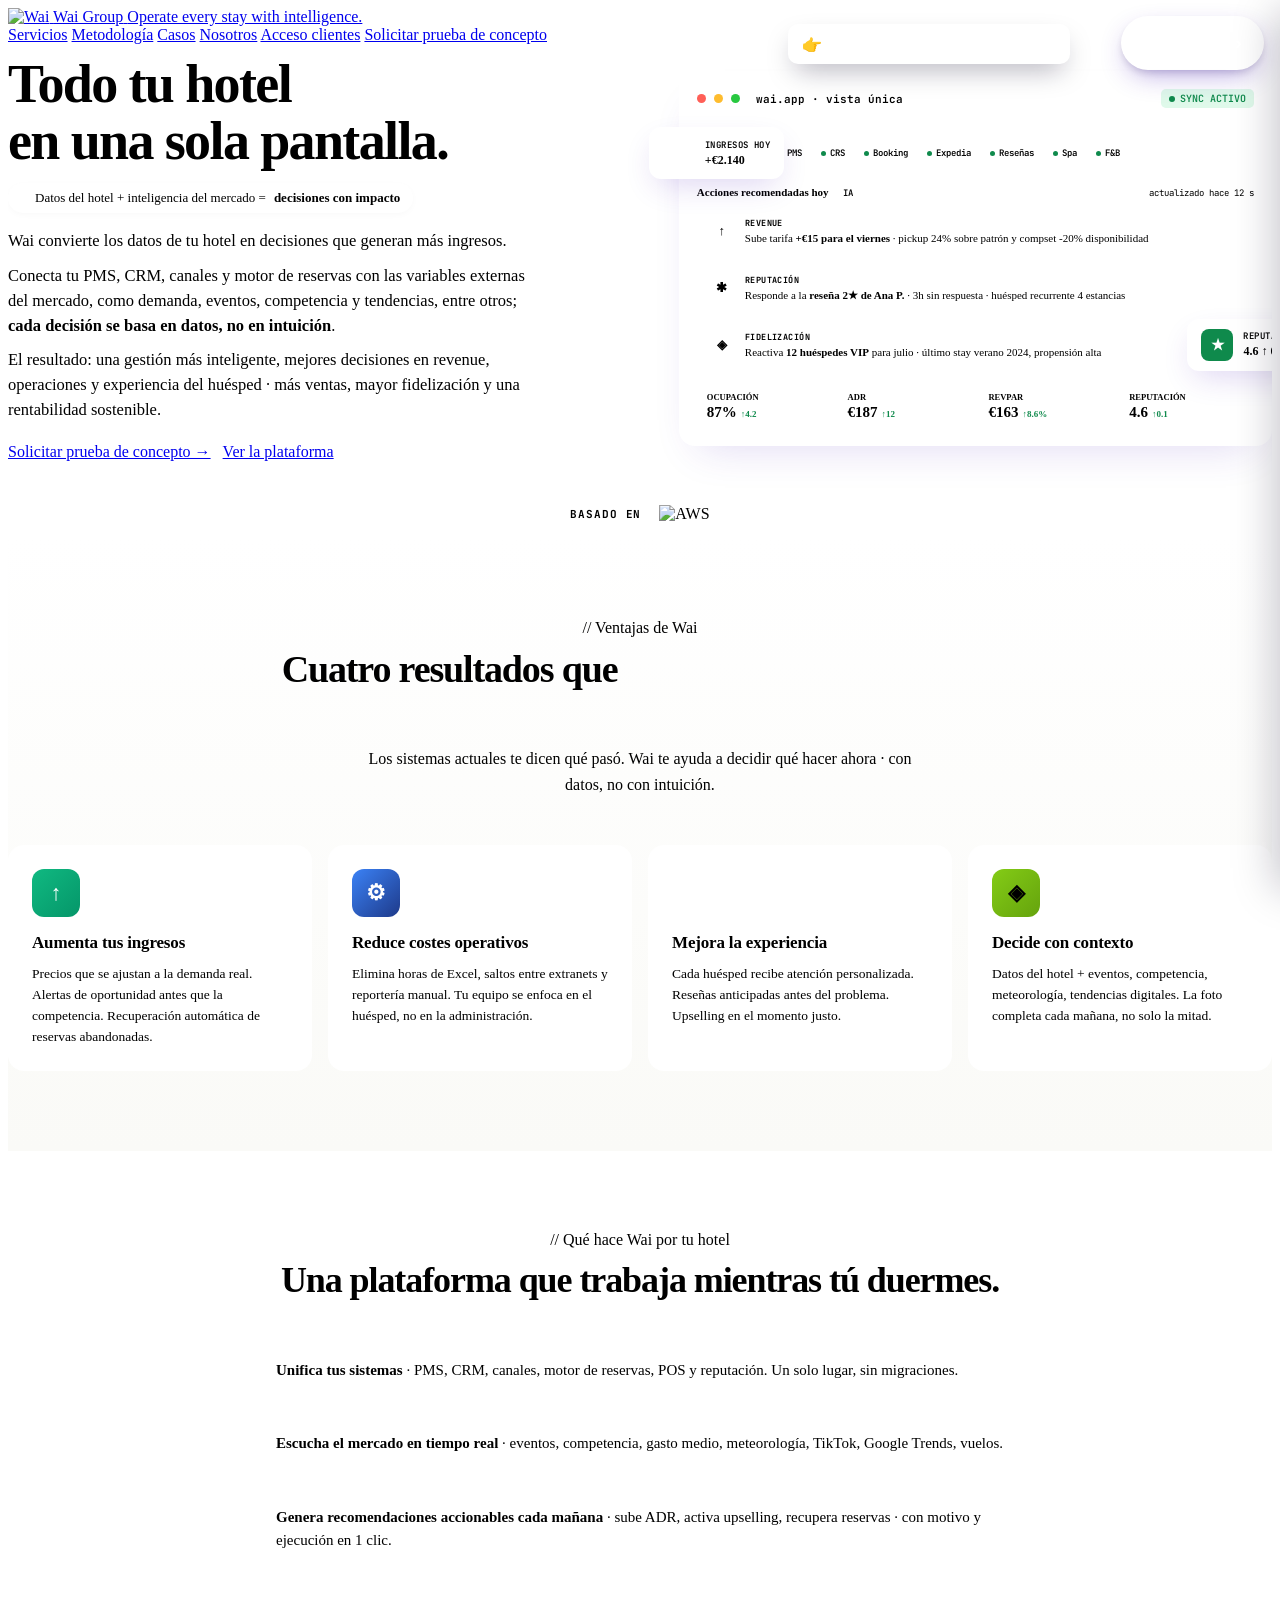
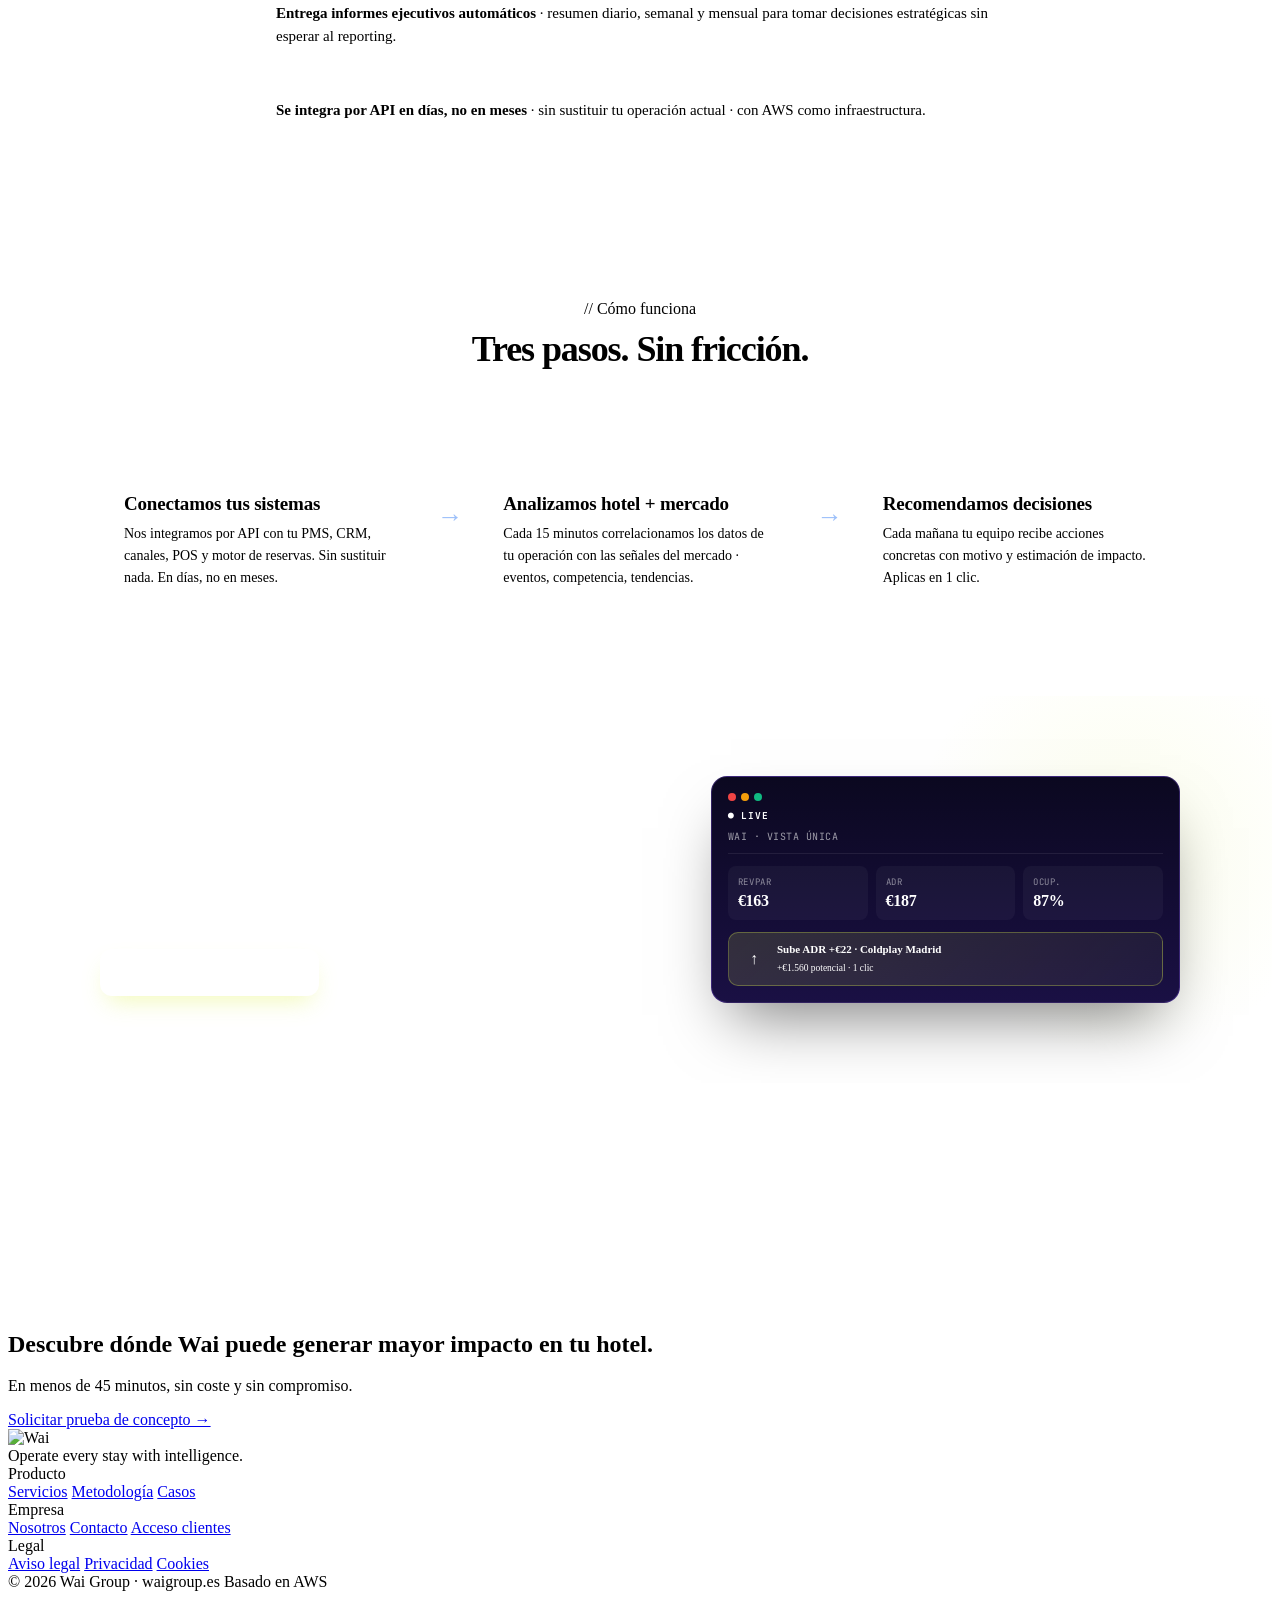
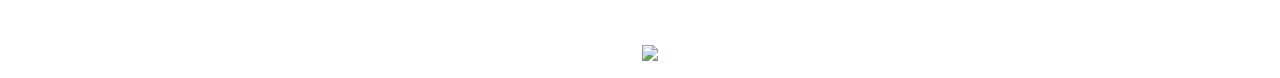
==== index.html @ ec360f4a "Add index.html from production" ====
<!DOCTYPE html>
<html lang="es">
<head>
<meta charset="utf-8">
<meta name="viewport" content="width=device-width, initial-scale=1">
<title>Wai Group · Software de inteligencia hotelera para aumentar ingresos</title>
<meta name="description" content="Wai es el software de inteligencia hotelera que unifica PMS, CRM y canales con la inteligencia del mercado en tiempo real. Aumenta ingresos con decisiones basadas en datos. Solicita una demo.">
<meta name="keywords" content="software hotelero, inteligencia artificial hoteles, revenue management hotel, pricing dinámico hotel, IA para hoteles, business intelligence hotelero, RevPAR, ADR, gestión hotelera">
<meta name="author" content="Wai Group">
<meta name="robots" content="index,follow,max-image-preview:large,max-snippet:-1,max-video-preview:-1">
<meta name="theme-color" content="#4A1FB8">
<link rel="canonical" href="https://waigroup.es/">

<!-- Open Graph -->
<meta property="og:title" content="Wai Group · Software de inteligencia hotelera">
<meta property="og:description" content="Aumenta los ingresos de tu hotel con decisiones basadas en datos. Wai unifica PMS, CRM y canales con la inteligencia del mercado en tiempo real.">
<meta property="og:image" content="https://waigroup.es/assets/og-image.png">
<meta property="og:url" content="https://waigroup.es/">
<meta property="og:type" content="website">
<meta property="og:site_name" content="Wai Group">
<meta property="og:locale" content="es_ES">

<!-- Twitter Card -->
<meta name="twitter:card" content="summary_large_image">
<meta name="twitter:title" content="Wai Group · Software de inteligencia hotelera">
<meta name="twitter:description" content="Aumenta los ingresos de tu hotel con decisiones basadas en datos. Unifica PMS, CRM y canales con inteligencia del mercado.">
<meta name="twitter:image" content="https://waigroup.es/assets/og-image.png">

<!-- Schema.org · Organization + SoftwareApplication -->
<script type="application/ld+json">
{
  "@context":"https://schema.org",
  "@graph":[
    {
      "@type":"Organization",
      "@id":"https://waigroup.es/#organization",
      "name":"Wai Group",
      "url":"https://waigroup.es/",
      "logo":"https://waigroup.es/assets/logo_wai.png",
      "email":"wilder@waigroup.es",
      "telephone":"+34659835300",
      "description":"Wai Group desarrolla software de inteligencia hotelera que unifica los datos internos del hotel con la inteligencia del mercado en tiempo real.",
      "address":{"@type":"PostalAddress","addressCountry":"ES"},
      "sameAs":["https://www.linkedin.com/company/wai-group"],
      "founder":{"@type":"Person","name":"Wilder Hurtado","jobTitle":"CEO"}
    },
    {
      "@type":"SoftwareApplication",
      "name":"Wai · Plataforma de Inteligencia Hotelera",
      "operatingSystem":"Web · Cloud AWS",
      "applicationCategory":"BusinessApplication",
      "applicationSubCategory":"HotelManagementSoftware",
      "description":"Software con IA que unifica PMS, CRM, canales y motor de reservas con inteligencia del mercado (eventos, competencia, demanda, meteorología) para recomendar decisiones accionables cada día.",
      "url":"https://waigroup.es/",
      "publisher":{"@id":"https://waigroup.es/#organization"},
      "offers":{"@type":"Offer","price":"0","priceCurrency":"EUR","description":"Sesión estratégica gratuita de 45 minutos"},
      "featureList":["Revenue Intelligence","Guest 360","Experience OS","Command Center","Operations Hub","Recovery Engine"]
    },
    {
      "@type":"WebSite",
      "@id":"https://waigroup.es/#website",
      "url":"https://waigroup.es/",
      "name":"Wai Group",
      "description":"Software de inteligencia hotelera para aumentar ingresos con decisiones basadas en datos",
      "publisher":{"@id":"https://waigroup.es/#organization"},
      "inLanguage":"es-ES"
    }
  ]
}
</script>

<link rel="icon" type="image/png" sizes="32x32" href="./assets/favicon-32.png">
<link rel="apple-touch-icon" sizes="180x180" href="./assets/favicon-180.png">
<link rel="preconnect" href="https://fonts.googleapis.com">
<link rel="preconnect" href="https://fonts.gstatic.com" crossorigin>
<link href="https://fonts.googleapis.com/css2?family=Inter:wght@400;500;600;700;800&family=JetBrains+Mono:wght@400;500&display=swap" rel="stylesheet">
<link rel="stylesheet" href="./assets/wai.css">
<style>
  /* Hero con mockup · v19 · vuelve el animado */
  .hero-mockup-section{padding:12px 0 28px;position:relative;overflow:hidden}
  .hero-mockup-section::before{content:'';position:absolute;top:-200px;right:-150px;width:520px;height:520px;background:radial-gradient(circle,var(--purple-tint) 0%,transparent 65%);border-radius:50%;z-index:0}
  .hero-mockup-grid{display:grid;grid-template-columns:1.05fr 1fr;gap:48px;position:relative;z-index:1;align-items:center}
  .hero-mockup-grid h1{font-size:54px;line-height:1.05;font-weight:800;color:var(--ink);letter-spacing:-0.03em;margin:0 0 14px}
  .hero-mockup-grid h1 em{font-style:normal;color:var(--purple);font-weight:800}
  .hero-mockup-grid p{font-size:16.5px;line-height:1.5;color:var(--grey);margin:0 0 10px;max-width:540px}
  .hero-mockup-grid p:last-of-type{margin-bottom:20px}
  .hero-mockup-grid p strong{color:var(--ink);font-weight:700}
  .hero-badge{display:inline-flex;align-items:center;gap:8px;background:#fff;border:1px solid var(--border);padding:7px 13px;border-radius:20px;margin-bottom:16px;font-size:13px;color:var(--ink-70);font-weight:500;box-shadow:0 2px 8px -2px rgba(0,0,0,0.04)}
  .hero-badge::before{content:'';width:6px;height:6px;background:var(--lime);border-radius:50%;box-shadow:0 0 0 0 rgba(223,242,76,0.6);animation:pulse-badge 2s infinite}
  @keyframes pulse-badge{0%{box-shadow:0 0 0 0 rgba(223,242,76,0.6)}70%{box-shadow:0 0 0 8px rgba(223,242,76,0)}100%{box-shadow:0 0 0 0 rgba(223,242,76,0)}}
  .hero-badge strong{color:var(--ink);font-weight:600}
  .hero-ctas{display:flex;gap:12px;flex-wrap:wrap}

  /* Dashboard mockup animado */
  .dashboard-mockup{background:var(--bg-alt);border:1px solid var(--border);border-radius:16px;padding:18px;box-shadow:0 20px 40px -20px rgba(74,31,184,0.18);position:relative}
  .dashboard-mockup::before{content:'';position:absolute;top:-30px;left:-30px;right:-30px;bottom:-30px;background:radial-gradient(circle at 30% 30%,var(--purple-tint) 0%,transparent 60%);z-index:-1;border-radius:24px}
  .dm-header{display:flex;align-items:center;gap:8px;padding-bottom:12px;border-bottom:1px solid var(--border);margin-bottom:14px}
  .dm-dot{width:9px;height:9px;border-radius:50%}
  .dm-dot.r{background:#ff5f57}.dm-dot.y{background:#febc2e}.dm-dot.g{background:#28c840}
  .dm-title{margin-left:8px;font-size:11px;font-weight:600;color:var(--grey);font-family:'JetBrains Mono',monospace;flex:1}
  .dm-sync{font-family:'JetBrains Mono',monospace;font-size:10px;font-weight:600;color:#0f8a4c;background:#dff9ea;padding:3px 8px;border-radius:5px;display:inline-flex;align-items:center;gap:5px}
  .dm-sync::before{content:'';width:6px;height:6px;background:#0f8a4c;border-radius:50%;animation:pulse-g 1.6s infinite}
  @keyframes pulse-g{0%,100%{opacity:1}50%{opacity:0.4}}
  .dm-systems{display:flex;flex-wrap:wrap;gap:5px;margin-bottom:14px;padding:9px 10px;background:var(--bg);border:1px solid var(--border);border-radius:8px}
  .dm-syschip{font-family:'JetBrains Mono',monospace;font-size:9px;font-weight:600;color:var(--ink);background:#fff;border:1px solid var(--border);padding:4px 7px;border-radius:5px;display:inline-flex;align-items:center;gap:4px}
  .dm-syschip::before{content:'';width:5px;height:5px;background:#0f8a4c;border-radius:50%}
  .dm-syslabel{font-family:'JetBrains Mono',monospace;font-size:9px;color:var(--grey-l);text-transform:uppercase;letter-spacing:0.06em;font-weight:600;margin-right:4px;display:flex;align-items:center}
  .dm-actions-head{display:flex;align-items:center;justify-content:space-between;margin-bottom:8px}
  .dm-actions-title{font-size:11px;font-weight:700;color:var(--ink)}
  .dm-actions-title em{color:var(--purple);font-style:normal;font-family:'JetBrains Mono',monospace;font-size:9px;text-transform:uppercase;background:var(--purple-tint);padding:2px 6px;border-radius:4px;margin-left:6px;font-weight:600}
  .dm-actions-live{font-family:'JetBrains Mono',monospace;font-size:9px;color:var(--grey-l)}
  .dm-actions{display:flex;flex-direction:column;gap:8px;margin-bottom:14px}
  .dm-action{background:var(--bg);border:1px solid var(--border);border-left:3px solid var(--purple);border-radius:8px;padding:10px 12px;display:flex;align-items:center;gap:10px;opacity:0;transform:translateX(-10px);animation:slide-in 0.5s cubic-bezier(.2,.7,.3,1) forwards}
  .dm-action:nth-child(1){animation-delay:0.6s}
  .dm-action:nth-child(2){animation-delay:0.9s}
  .dm-action:nth-child(3){animation-delay:1.2s}
  @keyframes slide-in{to{opacity:1;transform:translateX(0)}}
  .dm-action-icon{width:26px;height:26px;background:var(--purple-tint);color:var(--purple);border-radius:6px;display:flex;align-items:center;justify-content:center;font-size:13px;font-weight:700;flex-shrink:0}
  .dm-action-body{flex:1;min-width:0}
  .dm-action-tag{font-family:'JetBrains Mono',monospace;font-size:8.5px;color:var(--purple);font-weight:700;letter-spacing:0.05em;text-transform:uppercase;margin-bottom:2px}
  .dm-action-txt{font-size:11px;color:var(--ink);line-height:1.35;font-weight:500}
  .dm-action-txt b{color:var(--purple)}
  .dm-action-btn{background:var(--ink);color:#fff;font-size:10px;font-weight:600;padding:6px 11px;border-radius:5px;flex-shrink:0;font-family:'Inter',sans-serif;border:none}
  .dm-kpis{display:grid;grid-template-columns:repeat(4,1fr);gap:6px}
  .dm-kpi{background:var(--bg);border:1px solid var(--border);border-radius:7px;padding:8px 10px}
  .dm-kpi-label{font-size:8.5px;font-weight:600;color:var(--grey-l);text-transform:uppercase;margin-bottom:3px}
  .dm-kpi-val{font-size:15px;font-weight:700;color:var(--ink);line-height:1;display:flex;align-items:baseline;gap:4px}
  .dm-kpi-delta{font-size:9px;font-weight:600;color:#0f8a4c}
  /* Floating badges */
  .float-badge{position:absolute;background:#fff;border:1px solid var(--border);padding:10px 14px;border-radius:12px;box-shadow:0 12px 32px -8px rgba(74,31,184,0.2);display:flex;align-items:center;gap:10px;z-index:5}
  .float-badge-icon{width:32px;height:32px;background:var(--purple);color:#fff;border-radius:8px;display:flex;align-items:center;justify-content:center;font-size:15px;font-weight:700;flex-shrink:0}
  .float-badge-body{display:flex;flex-direction:column;gap:2px}
  .float-badge-tag{font-family:'JetBrains Mono',monospace;font-size:9px;color:var(--grey-l);text-transform:uppercase;letter-spacing:0.05em;font-weight:600}
  .float-badge-txt{font-size:12px;font-weight:600;color:var(--ink);line-height:1.2}
  .float-1{top:15%;left:-30px;opacity:0;animation:float-in 0.8s cubic-bezier(.2,.7,.3,1) 1.5s forwards, float-y 4s ease-in-out 2.3s infinite}
  .float-2{bottom:20%;right:-40px;opacity:0;animation:float-in 0.8s cubic-bezier(.2,.7,.3,1) 2s forwards, float-y 4s ease-in-out 2.8s infinite reverse}
  @keyframes float-in{from{opacity:0;transform:translateY(20px) scale(0.8)}to{opacity:1;transform:translateY(0) scale(1)}}
  @keyframes float-y{0%,100%{transform:translateY(0)}50%{transform:translateY(-8px)}}
  @media (max-width:900px){.hero-mockup-grid{grid-template-columns:1fr;gap:32px} .hero-mockup-grid h1{font-size:40px} .float-badge{display:none}}

  /* Comparativa */
  .compare-section{padding:64px 0}
  .compare-table{max-width:800px;margin:32px auto 0;background:var(--bg-alt);border:1px solid var(--border);border-radius:14px;overflow:hidden}
  .compare-row{display:grid;grid-template-columns:1fr 1fr;border-bottom:1px solid var(--border);transition:background 0.15s}
  .compare-row:last-child{border-bottom:none}
  .compare-row:hover{background:var(--bg)}
  .compare-cell{padding:16px 22px;font-size:15px;line-height:1.4}
  .compare-cell.head{background:var(--bg);font-family:'JetBrains Mono',monospace;font-size:11px;text-transform:uppercase;letter-spacing:0.08em;color:var(--grey-l);font-weight:700;padding:12px 22px}
  .compare-cell.wai{background:linear-gradient(90deg,transparent 0%,var(--purple-tint) 100%);font-weight:600;color:var(--ink);position:relative}
  .compare-cell.wai::before{content:'✓';color:var(--purple);font-weight:700;margin-right:8px}
  .compare-cell.trad{color:var(--grey);text-decoration:line-through;text-decoration-color:var(--grey-l);text-decoration-thickness:1px}

  /* Sectores */
  .sectors-grid{display:grid;grid-template-columns:repeat(3,1fr);gap:16px;margin-top:32px}
  .sector-card{background:var(--bg-alt);border:1px solid var(--border);border-radius:14px;padding:24px;text-align:center;transition:all 0.2s;position:relative}
  .sector-card:hover{border-color:var(--purple);transform:translateY(-3px);box-shadow:0 12px 28px -12px rgba(74,31,184,0.15)}
  .sector-card.active{background:linear-gradient(135deg,var(--purple-tint) 0%,#fff 100%);border-color:var(--purple)}
  .sector-icon{width:48px;height:48px;background:var(--purple-tint);color:var(--purple);border-radius:12px;display:flex;align-items:center;justify-content:center;font-size:22px;margin:0 auto 14px}
  .sector-card.active .sector-icon{background:var(--purple);color:#fff}
  .sector-card h3{font-size:16px;font-weight:700;color:var(--ink);margin:0 0 6px}
  .sector-card p{font-size:13px;color:var(--grey);margin:0}
  .sector-badge{position:absolute;top:12px;right:12px;font-family:'JetBrains Mono',monospace;font-size:9px;font-weight:700;text-transform:uppercase;letter-spacing:0.05em;padding:3px 7px;border-radius:4px}
  .sector-badge.now{background:#dff9ea;color:#0f8a4c}
  .sector-badge.next{background:#FFF4C4;color:#8a6d00}
  .sector-badge.later{background:var(--bg);color:var(--grey-l)}
  @media(max-width:900px){.sectors-grid{grid-template-columns:1fr}}

  /* Brand line potente */
  .brand-line{background:var(--ink);color:#fff;padding:56px 0;text-align:center}
  .brand-line-text{font-size:32px;font-weight:800;letter-spacing:-0.02em;line-height:1.2;max-width:820px;margin:0 auto;color:#fff}
  .brand-line-text em{font-style:normal;color:var(--lime)}
  @media(max-width:900px){.brand-line-text{font-size:24px}}

  /* ============ APP LAYOUT · Sidebar fija a la izquierda global · con toggle ============ */
  .app-layout{display:flex;min-height:100vh;position:relative}
  .app-sidebar{position:fixed;left:0;top:0;bottom:0;width:260px;background:#fff;border-right:1px solid var(--border);z-index:100;display:flex;flex-direction:column;overflow-y:auto;padding:16px 14px;transition:width .35s cubic-bezier(.2,.7,.3,1),padding .3s ease}
  .app-sidebar-logo{padding:8px 8px 18px;border-bottom:1px solid var(--border);margin-bottom:14px;display:flex;align-items:center;gap:12px;text-decoration:none !important;position:relative}
  .app-sidebar-logo img{height:72px;width:auto;display:block;flex-shrink:0;transition:height .3s ease}

  /* Botón toggle · esquina superior derecha de la sidebar */
  .app-sidebar-toggle{position:absolute;top:14px;right:-14px;width:28px;height:28px;background:#fff;border:1px solid var(--border);border-radius:50%;display:flex;align-items:center;justify-content:center;cursor:pointer;z-index:101;color:var(--grey);transition:all .25s ease;font-size:14px;font-weight:800;box-shadow:0 4px 10px -3px rgba(15,10,40,0.08)}
  .app-sidebar-toggle:hover{border-color:var(--purple);color:var(--purple);background:var(--purple-tint)}
  .app-sidebar-toggle svg{width:14px;height:14px;stroke:currentColor;stroke-width:2.4;fill:none;stroke-linecap:round;stroke-linejoin:round;transition:transform .3s ease}

  /* Estado colapsado · rail de 68px con solo iconos */
  .app-layout.collapsed .app-sidebar{width:68px;padding:16px 8px}
  .app-layout.collapsed .app-sidebar-logo img{height:44px}
  .app-layout.collapsed .app-sidebar-brand{display:none}
  .app-layout.collapsed .app-sidebar-section{display:none}
  .app-layout.collapsed .app-sidebar-nav a{display:none}
  .app-layout.collapsed .app-sidebar-footer{display:none}
  .app-layout.collapsed .app-sidebar .tab-btn{justify-content:center;padding:9px 6px}
  .app-layout.collapsed .app-sidebar .tab-btn-label{display:none}
  .app-layout.collapsed .app-sidebar-toggle svg{transform:rotate(180deg)}
  .app-layout.collapsed .app-content{margin-left:68px;width:calc(100% - 68px)}
  .app-sidebar-brand{display:flex;flex-direction:column;line-height:1.15}
  .app-sidebar-brand-name{font-size:14px;font-weight:700;color:var(--ink);letter-spacing:-0.01em}
  .app-sidebar-brand-slogan{font-family:'JetBrains Mono',monospace;font-size:9px;color:var(--grey);letter-spacing:0.03em;margin-top:3px}
  .app-sidebar-section{font-family:'JetBrains Mono',monospace;font-size:10px;color:var(--grey-l);letter-spacing:0.1em;text-transform:uppercase;font-weight:800;padding:12px 12px 8px}
  .app-sidebar-nav{display:flex;flex-direction:column;gap:2px;flex:1}
  .app-sidebar-nav a{padding:9px 12px;font-size:13px;color:var(--grey);font-weight:500;border-radius:8px;text-decoration:none !important;transition:all .2s ease;display:block}
  .app-sidebar-nav a:hover{background:var(--bg-alt);color:var(--ink)}
  .app-sidebar-footer{padding-top:14px;margin-top:14px;border-top:1px solid var(--border);display:flex;flex-direction:column;gap:8px}
  .btn-sidebar-outline{display:block;padding:10px 14px;border:1px solid var(--border);border-radius:9px;font-size:13px;font-weight:600;color:var(--ink) !important;text-decoration:none !important;text-align:center;transition:all .25s ease}
  .btn-sidebar-outline:hover{border-color:var(--purple);color:var(--purple) !important}
  .btn-sidebar-cta{display:inline-flex;align-items:center;justify-content:center;gap:6px;padding:11px 14px;background:var(--ink);color:#fff !important;border-radius:9px;font-size:13px;font-weight:700;text-decoration:none !important;text-align:center;transition:all .25s ease}
  .btn-sidebar-cta:hover{background:var(--wai-blue);transform:translateY(-1px);box-shadow:0 8px 16px -6px rgba(30,58,138,0.30)}

  .app-content{margin-left:260px;flex:1;min-width:0;width:calc(100% - 260px)}

  /* Cuando la sidebar tiene los tabs interactivos (01 02 03 04), reutilizamos .tab-btn */
  .app-sidebar .tab-btn{background:none;border:none;text-align:left;cursor:pointer;padding:9px 12px;border-radius:8px;transition:all .2s ease;display:flex;align-items:center;gap:10px;position:relative;font-family:inherit;width:100%}
  .app-sidebar .tab-btn:hover{background:var(--bg-alt)}
  .app-sidebar .tab-btn.active{background:linear-gradient(90deg,var(--purple-tint) 0%,rgba(240,233,255,0.4) 100%)}
  .app-sidebar .tab-btn.active::before{content:'';position:absolute;left:0;top:10px;bottom:10px;width:3px;background:linear-gradient(180deg,var(--purple) 0%,var(--wai-blue-2) 100%);border-radius:0 2px 2px 0}
  .app-sidebar .tab-btn-icon{width:28px;height:28px;flex-shrink:0;border-radius:7px;background:var(--bg-alt);color:var(--grey);display:flex;align-items:center;justify-content:center;transition:all .25s ease;font-family:'JetBrains Mono',monospace;font-size:10.5px;font-weight:800;letter-spacing:-0.02em}
  .app-sidebar .tab-btn:hover .tab-btn-icon{background:var(--purple-tint);color:var(--purple)}
  .app-sidebar .tab-btn.active .tab-btn-icon{background:linear-gradient(135deg,var(--purple) 0%,var(--wai-blue) 100%);color:#fff;box-shadow:0 4px 10px -3px rgba(74,31,184,0.28)}
  .app-sidebar .tab-btn-label{font-size:13px;font-weight:600;color:var(--ink);letter-spacing:-0.005em;flex:1}
  .app-sidebar .tab-btn.active .tab-btn-label{color:var(--purple);font-weight:700}

  /* Nav superior visible */

  /* MOBILE · sidebar colapsa a top bar sticky */
  @media (max-width:900px){
    .app-layout{flex-direction:column}
    .app-sidebar{position:sticky;top:0;left:auto;right:auto;bottom:auto;width:100%;height:auto;max-height:100vh;border-right:none;border-bottom:1px solid var(--border);padding:10px 14px;flex-direction:row;align-items:center;gap:10px;background:rgba(255,255,255,0.96);backdrop-filter:blur(10px);overflow-y:visible;overflow-x:auto;scrollbar-width:none}
    .app-sidebar::-webkit-scrollbar{display:none}
    .app-sidebar-logo{padding:0;border-bottom:none;margin-bottom:0;flex-shrink:0}
    .app-sidebar-logo img{height:36px}
    .app-sidebar-brand{display:none}
    .app-sidebar-section{display:none}
    .app-sidebar-nav{flex-direction:row;gap:4px;overflow-x:auto;flex:1;scrollbar-width:none}
    .app-sidebar-nav::-webkit-scrollbar{display:none}
    .app-sidebar-nav a{padding:6px 10px;font-size:11.5px;white-space:nowrap;display:none}
    .app-sidebar-nav a.mobile-visible{display:block}
    .app-sidebar .tab-btn{padding:6px 10px 6px 12px;flex-shrink:0;white-space:nowrap}
    .app-sidebar .tab-btn::before{display:none}
    .app-sidebar .tab-btn-icon{width:22px;height:22px;font-size:9.5px}
    .app-sidebar .tab-btn-label{font-size:11.5px}
    .app-sidebar-footer{display:none}
    .app-content{margin-left:0;width:100%}
  }

  /* HERO · Eyebrow + KPIs impacto + Sponsor tech */
  .hero-eyebrow{display:inline-block;font-family:'JetBrains Mono',monospace;font-size:11.5px;color:var(--purple);letter-spacing:0.12em;text-transform:uppercase;font-weight:800;background:var(--purple-tint);border:1px solid rgba(74,31,184,0.15);padding:6px 12px;border-radius:6px;margin-bottom:14px}
  .hero-metrics{display:flex;gap:18px;margin:20px 0 24px;padding:16px 20px;background:linear-gradient(135deg,rgba(74,31,184,0.04) 0%,rgba(59,130,246,0.04) 100%);border:1px solid var(--border);border-radius:14px;flex-wrap:wrap}
  .hero-metric{display:flex;flex-direction:column;gap:2px;min-width:0}
  .hero-metric-val{font-size:28px;font-weight:800;color:var(--purple);letter-spacing:-0.02em;line-height:1;display:flex;align-items:baseline;gap:2px}
  .hero-metric-val span{font-size:14px;font-weight:700;color:var(--purple);opacity:0.7}
  .hero-metric-lbl{font-family:'JetBrains Mono',monospace;font-size:10.5px;color:var(--grey);text-transform:uppercase;letter-spacing:0.06em;font-weight:600;margin-top:2px}
  .sponsor-strip{background:var(--bg-alt);border-top:1px solid var(--border);border-bottom:1px solid var(--border);padding:16px 0}
  .sponsor-inner{display:flex;align-items:center;justify-content:center;gap:14px;flex-wrap:wrap}
  .sponsor-label{font-family:'JetBrains Mono',monospace;font-size:11px;color:var(--grey-l);text-transform:uppercase;letter-spacing:0.08em;font-weight:700;margin-right:4px}
  .sponsor-tech{font-family:'JetBrains Mono',monospace;font-size:13px;color:var(--ink);font-weight:800;letter-spacing:-0.01em;transition:color .3s ease}
  .sponsor-tech:hover{color:var(--purple)}
  .sponsor-dot{color:var(--grey-l);font-size:16px;line-height:1}
  @media (max-width:900px){
    .hero-eyebrow{font-size:10.5px;padding:5px 10px;margin-bottom:12px}
    .hero-metrics{padding:12px 14px;gap:14px;margin:16px 0 20px}
    .hero-metric-val{font-size:22px}
    .hero-metric-val span{font-size:12px}
    .hero-metric-lbl{font-size:9.5px}
    .sponsor-inner{gap:10px}
    .sponsor-tech{font-size:11.5px}
    .sponsor-label{font-size:10px;flex-basis:100%;text-align:center;margin-bottom:2px}
  }

  /* CHALLENGES · Sección premium · Stripe/Apple/Linear/HubSpot/Salesforce */
  :root{--wai-blue:#1E3A8A;--wai-blue-2:#3B82F6;--wai-blue-tint:#EFF6FF;--wai-blue-glow:rgba(59,130,246,0.28)}

  .challenges-section{padding:120px 0 100px;background:radial-gradient(ellipse at top,#F5F0FF 0%,#FAFAF7 45%,#F0F6FF 100%);position:relative;overflow:hidden}
  .challenges-section::before{content:'';position:absolute;top:-200px;left:-150px;width:640px;height:640px;background:radial-gradient(circle,rgba(139,92,246,0.22) 0%,transparent 60%);border-radius:50%;z-index:0;filter:blur(20px)}
  .challenges-section::after{content:'';position:absolute;bottom:-200px;right:-150px;width:720px;height:720px;background:radial-gradient(circle,rgba(59,130,246,0.18) 0%,transparent 60%);border-radius:50%;z-index:0;filter:blur(20px)}
  .challenges-section > .container{position:relative;z-index:1}
  .challenges-head{text-align:center;max-width:760px;margin:0 auto 56px;opacity:0;transform:translateY(20px);transition:all .8s cubic-bezier(.2,.7,.3,1)}
  .challenges-head.in{opacity:1;transform:translateY(0)}
  .challenges-head .eyebrow{margin-bottom:14px}
  .challenges-head h2{font-size:50px;font-weight:800;color:var(--ink);letter-spacing:-0.035em;line-height:1.04;margin:0 0 18px}
  .challenges-head h2 em{font-style:normal;background:linear-gradient(90deg,var(--purple) 0%,var(--wai-blue-2) 100%);-webkit-background-clip:text;background-clip:text;-webkit-text-fill-color:transparent;font-weight:800}
  .challenges-head p{font-size:18px;color:var(--grey);margin:0 auto;line-height:1.55;max-width:620px}

  /* HERO card · full width · dashboard mockup */
  .ch-hero{position:relative;display:grid;grid-template-columns:1.05fr 1.2fr;gap:56px;align-items:center;background:linear-gradient(135deg,#fff 0%,#FBF9FF 55%,#F5F0FF 100%);border:1.5px solid rgba(139,92,246,0.18);border-radius:28px;padding:56px 56px 52px;margin-bottom:20px;text-decoration:none!important;color:var(--ink);overflow:hidden;transition:transform .5s cubic-bezier(.2,.7,.3,1),box-shadow .5s cubic-bezier(.2,.7,.3,1),border-color .4s ease;opacity:0;transform:translateY(28px)}
  .ch-hero.in{opacity:1;transform:translateY(0);transition-delay:200ms}
  .ch-hero::before{content:'';position:absolute;top:-100px;right:-100px;width:400px;height:400px;background:radial-gradient(circle,rgba(74,31,184,0.10) 0%,transparent 60%);border-radius:50%;z-index:0}
  .ch-hero::after{content:'';position:absolute;inset:0;border-radius:28px;padding:1.5px;background:linear-gradient(135deg,var(--wai-blue-2) 0%,var(--purple) 50%,var(--wai-blue) 100%);-webkit-mask:linear-gradient(#000 0 0) content-box,linear-gradient(#000 0 0);mask:linear-gradient(#000 0 0) content-box,linear-gradient(#000 0 0);-webkit-mask-composite:xor;mask-composite:exclude;opacity:0;transition:opacity .4s ease;pointer-events:none;z-index:2}
  .ch-hero:hover{transform:translateY(-6px);box-shadow:0 48px 96px -32px rgba(74,31,184,0.35),0 16px 32px -12px rgba(15,10,40,0.10);border-color:transparent}
  .ch-hero:hover::after{opacity:1}
  .ch-hero > *{position:relative;z-index:1}

  .ch-hero-badge{position:absolute;top:24px;right:24px;display:inline-flex;align-items:center;gap:7px;background:linear-gradient(135deg,var(--ink) 0%,#2a1f56 100%);color:#fff;font-family:'JetBrains Mono',monospace;font-size:11px;font-weight:700;text-transform:uppercase;letter-spacing:0.08em;padding:8px 14px;border-radius:8px;box-shadow:0 8px 20px -4px rgba(15,10,40,0.30);z-index:3}
  .ch-hero-badge::before{content:'★';color:var(--lime);font-size:12px}

  .ch-hero-left{display:flex;flex-direction:column;gap:14px}
  .ch-hero-icon{width:76px;height:76px;display:flex;align-items:center;justify-content:center;border-radius:20px;background:linear-gradient(135deg,var(--purple) 0%,#7C3AED 100%);color:#fff;box-shadow:0 20px 40px -12px rgba(74,31,184,0.40);margin-bottom:8px;transition:all .5s cubic-bezier(.2,.7,.3,1)}
  .ch-hero-icon svg{width:38px;height:38px;stroke:currentColor;stroke-width:1.7;fill:none;stroke-linecap:round;stroke-linejoin:round;transition:transform .4s ease}
  .ch-hero:hover .ch-hero-icon{background:linear-gradient(135deg,var(--wai-blue) 0%,var(--wai-blue-2) 100%);transform:scale(1.05) rotate(-3deg);box-shadow:0 24px 48px -12px var(--wai-blue-glow)}
  .ch-hero:hover .ch-hero-icon svg{transform:scale(1.05)}
  .ch-hero-microresult{display:inline-flex;align-items:center;gap:8px;background:rgba(74,31,184,0.08);color:var(--purple);padding:6px 12px;border-radius:20px;font-size:12.5px;font-weight:700;letter-spacing:-0.005em;align-self:flex-start;transition:all .3s ease}
  .ch-hero:hover .ch-hero-microresult{background:var(--wai-blue-tint);color:var(--wai-blue)}
  .ch-hero-title{font-size:38px;font-weight:800;color:var(--ink);margin:0;letter-spacing:-0.03em;line-height:1.05;transition:color .3s ease}
  .ch-hero:hover .ch-hero-title{color:var(--wai-blue)}
  .ch-hero-impact{font-size:18px;color:var(--purple);font-weight:700;line-height:1.4;margin:0;letter-spacing:-0.01em;transition:color .3s ease}
  .ch-hero:hover .ch-hero-impact{color:var(--wai-blue)}
  .ch-hero-desc{font-size:15.5px;color:var(--grey);line-height:1.6;margin:0;max-width:440px}
  .ch-hero-module{font-family:'JetBrains Mono',monospace;font-size:11px;color:var(--grey-l);text-transform:uppercase;letter-spacing:0.09em;font-weight:600;margin-top:4px}
  .ch-hero-cta{margin-top:12px;display:inline-flex;align-items:center;gap:10px;background:var(--ink);color:#fff;padding:14px 24px;border-radius:12px;font-weight:700;font-size:14.5px;letter-spacing:-0.01em;align-self:flex-start;transition:all .3s ease;box-shadow:0 12px 24px -8px rgba(15,10,40,0.30)}
  .ch-hero-cta::after{content:'→';transition:transform .3s ease;display:inline-block}
  .ch-hero:hover .ch-hero-cta{background:var(--wai-blue);transform:translateY(-2px);box-shadow:0 18px 32px -8px var(--wai-blue-glow)}
  .ch-hero:hover .ch-hero-cta::after{transform:translateX(4px)}

  /* Mockup Dashboard · Revenue Intelligence · dentro de HERO */
  .ch-mockup{position:relative;background:linear-gradient(180deg,#0F0A28 0%,#1a1044 100%);border-radius:16px;padding:18px;box-shadow:0 40px 80px -24px rgba(15,10,40,0.45),0 8px 24px -8px rgba(74,31,184,0.20);overflow:hidden;transition:transform .5s cubic-bezier(.2,.7,.3,1)}
  .ch-hero:hover .ch-mockup{transform:translateY(-4px) scale(1.01)}
  .ch-mockup::before{content:'';position:absolute;top:-30%;left:-20%;width:60%;height:60%;background:radial-gradient(circle,rgba(139,92,246,0.30) 0%,transparent 65%);border-radius:50%;pointer-events:none}
  .mk-topbar{display:flex;align-items:center;gap:8px;padding-bottom:12px;border-bottom:1px solid rgba(255,255,255,0.08);margin-bottom:14px}
  .mk-dot{width:9px;height:9px;border-radius:50%;background:#ef4444}
  .mk-dot:nth-child(2){background:#f59e0b}
  .mk-dot:nth-child(3){background:#10b981}
  .mk-title{font-size:10px;color:rgba(255,255,255,0.55);margin-left:8px;font-family:'JetBrains Mono',monospace;letter-spacing:0.06em;text-transform:uppercase}
  .mk-live{margin-left:auto;display:inline-flex;align-items:center;gap:5px;font-size:9.5px;color:var(--lime);font-family:'JetBrains Mono',monospace;letter-spacing:0.06em;text-transform:uppercase;font-weight:600}
  .mk-live::before{content:'';width:6px;height:6px;background:var(--lime);border-radius:50%;box-shadow:0 0 0 0 rgba(223,242,76,0.6);animation:pulse-badge 2s infinite}

  .mk-kpis{display:grid;grid-template-columns:1fr 1fr 1fr;gap:8px;margin-bottom:14px}
  .mk-kpi{background:rgba(255,255,255,0.04);border:1px solid rgba(255,255,255,0.06);border-radius:10px;padding:10px 12px}
  .mk-kpi-label{font-size:9px;color:rgba(255,255,255,0.5);text-transform:uppercase;letter-spacing:0.08em;font-family:'JetBrains Mono',monospace;margin-bottom:4px;font-weight:600}
  .mk-kpi-val{font-size:16px;color:#fff;font-weight:800;letter-spacing:-0.02em}
  .mk-kpi-delta{font-size:9.5px;color:var(--lime);margin-top:2px;font-weight:600}

  .mk-chart{background:rgba(255,255,255,0.03);border:1px solid rgba(255,255,255,0.06);border-radius:10px;padding:12px 14px 10px;margin-bottom:12px;position:relative}
  .mk-chart-title{display:flex;align-items:center;justify-content:space-between;margin-bottom:8px}
  .mk-chart-title span:first-child{font-size:10px;color:rgba(255,255,255,0.65);font-weight:600}
  .mk-chart-title span:last-child{font-size:10px;color:var(--lime);font-weight:700;font-family:'JetBrains Mono',monospace}
  .mk-chart svg{width:100%;height:52px;display:block}

  .mk-alert{background:linear-gradient(135deg,rgba(223,242,76,0.15) 0%,rgba(223,242,76,0.05) 100%);border:1px solid rgba(223,242,76,0.30);border-radius:10px;padding:10px 12px;display:flex;align-items:center;gap:10px}
  .mk-alert-icon{width:26px;height:26px;background:var(--lime);color:var(--ink);border-radius:8px;display:flex;align-items:center;justify-content:center;font-size:14px;font-weight:800;flex-shrink:0}
  .mk-alert-body{flex:1;min-width:0}
  .mk-alert-title{font-size:11px;color:#fff;font-weight:700;margin:0 0 1px;letter-spacing:-0.01em}
  .mk-alert-desc{font-size:10px;color:rgba(255,255,255,0.60);margin:0;line-height:1.35}
  .mk-alert-cta{background:var(--lime);color:var(--ink);padding:5px 10px;border-radius:6px;font-size:10px;font-weight:800;letter-spacing:-0.005em}

  /* GRID de tarjetas secundarias · 3+2 balanceado */
  .ch-secondary{display:grid;grid-template-columns:repeat(6,1fr);gap:16px;position:relative}
  .ch-secondary::before{content:'';position:absolute;top:50%;left:5%;right:5%;height:1px;background:linear-gradient(90deg,transparent 0%,rgba(139,92,246,0.15) 20%,rgba(59,130,246,0.15) 80%,transparent 100%);pointer-events:none;z-index:0}

  .ch-card{grid-column:span 2;position:relative;background:#fff;border:1px solid rgba(230,226,240,0.9);border-radius:20px;padding:26px 24px 22px;display:flex;flex-direction:column;gap:10px;text-decoration:none!important;color:var(--ink);transition:transform .4s cubic-bezier(.2,.7,.3,1),box-shadow .4s cubic-bezier(.2,.7,.3,1),border-color .3s ease,background .4s ease;overflow:hidden;opacity:0;transform:translateY(24px);z-index:1}
  .ch-card.wide{grid-column:span 3}
  .ch-card.in{opacity:1;transform:translateY(0)}
  .ch-card.in.s1{transition-delay:400ms}
  .ch-card.in.s2{transition-delay:520ms}
  .ch-card.in.s3{transition-delay:640ms}
  .ch-card.in.s4{transition-delay:760ms}
  .ch-card.in.s5{transition-delay:880ms}
  .ch-card::before{content:'';position:absolute;inset:0;border-radius:20px;padding:1.5px;background:linear-gradient(135deg,var(--wai-blue-2) 0%,var(--purple) 50%,var(--wai-blue) 100%);-webkit-mask:linear-gradient(#000 0 0) content-box,linear-gradient(#000 0 0);mask:linear-gradient(#000 0 0) content-box,linear-gradient(#000 0 0);-webkit-mask-composite:xor;mask-composite:exclude;opacity:0;transition:opacity .4s ease;pointer-events:none;z-index:2}
  .ch-card::after{content:'';position:absolute;inset:0;border-radius:20px;background:radial-gradient(circle at 50% 0%,var(--wai-blue-tint) 0%,transparent 65%);opacity:0;transition:opacity .5s ease;pointer-events:none;z-index:0}
  .ch-card:hover{transform:translateY(-8px) scale(1.005);background:linear-gradient(180deg,#F8FBFF 0%,#fff 100%);box-shadow:0 32px 64px -20px var(--wai-blue-glow),0 10px 24px -10px rgba(15,10,40,0.10);border-color:transparent}
  .ch-card:hover::before{opacity:1}
  .ch-card:hover::after{opacity:1}
  .ch-card > *{position:relative;z-index:1}

  .ch-card-head{display:flex;align-items:flex-start;justify-content:space-between;gap:10px}
  .ch-icon{width:52px;height:52px;display:flex;align-items:center;justify-content:center;border-radius:14px;background:linear-gradient(135deg,#EDE9FE 0%,#F5F0FF 100%);color:var(--purple);transition:all .4s cubic-bezier(.2,.7,.3,1);box-shadow:0 4px 12px -4px rgba(74,31,184,0.20);flex-shrink:0}
  .ch-icon svg{width:26px;height:26px;stroke:currentColor;stroke-width:1.8;fill:none;stroke-linecap:round;stroke-linejoin:round;transition:transform .4s ease}
  .ch-card:hover .ch-icon{background:linear-gradient(135deg,var(--wai-blue) 0%,var(--wai-blue-2) 100%);color:#fff;transform:scale(1.10) rotate(-4deg);box-shadow:0 14px 28px -8px var(--wai-blue-glow)}
  .ch-card:hover .ch-icon svg{transform:scale(1.05)}
  .ch-microresult{display:inline-flex;align-items:center;gap:6px;background:rgba(74,31,184,0.06);color:var(--purple);padding:5px 10px;border-radius:20px;font-size:11px;font-weight:700;letter-spacing:-0.005em;flex-shrink:0;transition:all .3s ease}
  .ch-card:hover .ch-microresult{background:var(--wai-blue-tint);color:var(--wai-blue)}

  .ch-title{font-size:20px;font-weight:800;color:var(--ink);margin:6px 0 0;letter-spacing:-0.02em;line-height:1.15;transition:color .3s ease}
  .ch-card:hover .ch-title{color:var(--wai-blue)}
  .ch-impact{font-size:14.5px;color:var(--ink);font-weight:700;line-height:1.4;margin:0;letter-spacing:-0.005em}
  .ch-desc{font-size:13.5px;color:var(--grey);line-height:1.55;margin:0;flex:1}
  .ch-module{font-family:'JetBrains Mono',monospace;font-size:10.5px;color:var(--grey-l);text-transform:uppercase;letter-spacing:0.09em;font-weight:600;margin-top:4px;transition:color .3s ease}
  .ch-card:hover .ch-module{color:var(--wai-blue-2)}

  /* Mini-mockups en cada card · aparecen al hacer hover */
  .ch-mini{margin-top:12px;background:linear-gradient(180deg,#F5F0FF 0%,#EFF6FF 100%);border:1px solid rgba(139,92,246,0.15);border-radius:12px;padding:10px 12px;font-family:'JetBrains Mono',monospace;font-size:10px;color:var(--grey);transition:all .4s ease;opacity:0.85}
  .ch-card:hover .ch-mini{background:linear-gradient(180deg,var(--ink) 0%,#1a1044 100%);border-color:var(--wai-blue);opacity:1;color:rgba(255,255,255,0.8)}
  .ch-mini-row{display:flex;align-items:center;justify-content:space-between;gap:8px;padding:3px 0}
  .ch-mini-row + .ch-mini-row{border-top:1px solid rgba(139,92,246,0.10);margin-top:2px;padding-top:6px}
  .ch-card:hover .ch-mini-row + .ch-mini-row{border-color:rgba(255,255,255,0.10)}
  .ch-mini-label{color:var(--grey-l);font-weight:600;text-transform:uppercase;letter-spacing:0.05em;font-size:9px;transition:color .3s ease}
  .ch-card:hover .ch-mini-label{color:rgba(255,255,255,0.5)}
  .ch-mini-val{color:var(--purple);font-weight:800;font-size:11px;transition:color .3s ease}
  .ch-card:hover .ch-mini-val{color:var(--lime)}

  .ch-cta{margin-top:10px;color:var(--wai-blue);font-weight:700;font-size:13px;letter-spacing:-0.005em;display:inline-flex;align-items:center;gap:6px;opacity:0;transform:translateY(6px);transition:opacity .3s ease,transform .3s ease;max-height:0;overflow:hidden}
  .ch-cta::after{content:'→';transition:transform .3s ease;display:inline-block}
  .ch-card:hover .ch-cta{opacity:1;transform:translateY(0);max-height:22px}
  .ch-card:hover .ch-cta::after{transform:translateX(4px)}

  /* Caja inferior · cierre emocional */
  .ch-footer{margin-top:48px;position:relative;background:linear-gradient(135deg,var(--ink) 0%,#1a1044 55%,#1E3A8A 100%);color:#fff;border-radius:24px;padding:52px 48px;text-align:center;box-shadow:0 40px 80px -28px rgba(15,10,40,0.50);overflow:hidden;opacity:0;transform:translateY(24px);transition:all .8s cubic-bezier(.2,.7,.3,1)}
  .ch-footer.in{opacity:1;transform:translateY(0);transition-delay:1000ms}
  .ch-footer::before{content:'';position:absolute;top:-100px;left:-100px;width:400px;height:400px;background:radial-gradient(circle,rgba(223,242,76,0.10) 0%,transparent 60%);border-radius:50%}
  .ch-footer::after{content:'';position:absolute;bottom:-100px;right:-100px;width:400px;height:400px;background:radial-gradient(circle,rgba(59,130,246,0.20) 0%,transparent 60%);border-radius:50%}
  .ch-footer-inner{position:relative;z-index:1;max-width:640px;margin:0 auto}
  .ch-footer h3{font-size:34px;font-weight:800;letter-spacing:-0.025em;line-height:1.12;margin:0 0 18px;color:#fff}
  .ch-footer h3 em{font-style:normal;color:var(--lime)}
  .ch-footer p{font-size:16px;color:rgba(255,255,255,0.80);line-height:1.6;margin:0 0 32px;max-width:540px;margin-left:auto;margin-right:auto}
  .ch-footer-ctas{display:flex;gap:12px;justify-content:center;flex-wrap:wrap}
  .ch-btn-primary{display:inline-flex;align-items:center;gap:8px;background:var(--lime);color:var(--ink);padding:15px 30px;border-radius:12px;font-weight:700;font-size:15px;letter-spacing:-0.01em;text-decoration:none!important;transition:all .3s ease;box-shadow:0 14px 28px -8px rgba(223,242,76,0.45)}
  .ch-btn-primary:hover{transform:translateY(-3px);box-shadow:0 20px 36px -8px rgba(223,242,76,0.60);background:#e8ff5a}
  .ch-btn-secondary{display:inline-flex;align-items:center;gap:8px;background:rgba(255,255,255,0.08);color:#fff;padding:15px 26px;border-radius:12px;font-weight:600;font-size:15px;letter-spacing:-0.01em;text-decoration:none!important;transition:all .3s ease;border:1px solid rgba(255,255,255,0.20)}
  .ch-btn-secondary:hover{background:rgba(255,255,255,0.16);border-color:rgba(255,255,255,0.4);transform:translateY(-2px)}

  @media (max-width:1000px){
    .ch-hero{grid-template-columns:1fr;gap:32px;padding:40px 32px}
    .ch-hero-title{font-size:32px}
    .ch-secondary{grid-template-columns:repeat(2,1fr)}
    .ch-card,.ch-card.wide{grid-column:span 1}
  }
  @media (max-width:700px){
    .challenges-section{padding:72px 0 56px}
    .challenges-head h2{font-size:34px}
    .ch-hero{padding:32px 22px;border-radius:20px}
    .ch-hero-title{font-size:26px}
    .ch-hero-icon{width:60px;height:60px}
    .ch-hero-icon svg{width:30px;height:30px}
    .ch-hero-badge{top:16px;right:16px;font-size:10px;padding:6px 10px}
    .ch-secondary{grid-template-columns:1fr;gap:12px}
    .ch-card{padding:22px 20px}
    .ch-cta{opacity:1;transform:none;max-height:22px}
    .ch-footer{padding:36px 26px;border-radius:20px}
    .ch-footer h3{font-size:26px}
    .ch-btn-primary,.ch-btn-secondary{width:100%;justify-content:center}
  }

  /* ============ PRODUCT TOUR · Experiencia interactiva del producto ============ */
  .tour-section{padding:120px 0 100px;background:radial-gradient(ellipse at top,#F5F0FF 0%,#FAFAF7 50%,#F0F6FF 100%);position:relative;overflow:hidden}
  .tour-section::before{content:'';position:absolute;top:-200px;left:-150px;width:640px;height:640px;background:radial-gradient(circle,rgba(139,92,246,0.20) 0%,transparent 60%);border-radius:50%;filter:blur(20px);z-index:0}
  .tour-section::after{content:'';position:absolute;bottom:-200px;right:-150px;width:720px;height:720px;background:radial-gradient(circle,rgba(59,130,246,0.16) 0%,transparent 60%);border-radius:50%;filter:blur(20px);z-index:0}
  .tour-section > .container{position:relative;z-index:1}
  .tour-head{text-align:center;max-width:760px;margin:0 auto 56px}
  .tour-head .eyebrow{margin-bottom:14px}
  .tour-head h2{font-size:48px;font-weight:800;color:var(--ink);letter-spacing:-0.035em;line-height:1.05;margin:0 0 16px}
  .tour-head h2 em{font-style:normal;background:linear-gradient(90deg,var(--purple) 0%,var(--wai-blue-2) 100%);-webkit-background-clip:text;background-clip:text;-webkit-text-fill-color:transparent;font-weight:800}
  .tour-head p{font-size:17px;color:var(--grey);margin:0 auto;line-height:1.55;max-width:580px}

  .tour-layout{display:grid;grid-template-columns:340px 1fr;gap:24px;align-items:start}
  .tour-tabs{display:flex;flex-direction:column;gap:8px}
  .tour-tab{position:relative;background:#fff;border:1px solid rgba(230,226,240,0.9);border-radius:14px;padding:14px 16px 14px 20px;display:flex;align-items:center;gap:12px;cursor:pointer;transition:all .35s cubic-bezier(.2,.7,.3,1);text-align:left}
  .tour-tab-icon{width:40px;height:40px;flex-shrink:0;border-radius:11px;background:linear-gradient(135deg,#EDE9FE 0%,#F5F0FF 100%);color:var(--purple);display:flex;align-items:center;justify-content:center;transition:all .35s ease;box-shadow:0 4px 10px -3px rgba(74,31,184,0.18)}
  .tour-tab-icon svg{width:20px;height:20px;stroke:currentColor;stroke-width:1.9;fill:none;stroke-linecap:round;stroke-linejoin:round}
  .tour-tab-body{flex:1;min-width:0}
  .tour-tab-title{font-size:14.5px;font-weight:800;color:var(--ink);letter-spacing:-0.01em;margin:0 0 2px}
  .tour-tab-module{font-family:'JetBrains Mono',monospace;font-size:9.5px;color:var(--grey-l);text-transform:uppercase;letter-spacing:0.08em;font-weight:600}
  .tour-tab:hover{border-color:var(--wai-blue-2);background:linear-gradient(90deg,#fff 0%,#F8FBFF 100%);transform:translateX(3px);box-shadow:0 12px 24px -12px var(--wai-blue-glow)}
  .tour-tab:hover .tour-tab-icon{background:linear-gradient(135deg,var(--wai-blue) 0%,var(--wai-blue-2) 100%);color:#fff;transform:scale(1.06) rotate(-3deg)}
  .tour-tab.active{border-color:transparent;background:linear-gradient(90deg,var(--wai-blue-tint) 0%,#fff 100%);box-shadow:0 16px 32px -14px var(--wai-blue-glow)}
  .tour-tab.active::before{content:'';position:absolute;left:0;top:14px;bottom:14px;width:3px;background:linear-gradient(180deg,var(--wai-blue-2) 0%,var(--purple) 100%);border-radius:2px}
  .tour-tab.active .tour-tab-icon{background:linear-gradient(135deg,var(--wai-blue) 0%,var(--wai-blue-2) 100%);color:#fff}
  .tour-tab.active .tour-tab-title{color:var(--wai-blue)}

  /* Stage · dashboard oscuro */
  .tour-stage{position:relative;background:linear-gradient(180deg,#0B0820 0%,#1a1044 100%);border-radius:22px;padding:20px;box-shadow:0 40px 80px -24px rgba(15,10,40,0.45),0 0 0 1px rgba(139,92,246,0.15);overflow:hidden;min-height:520px}
  .tour-stage::before{content:'';position:absolute;top:-30%;left:-15%;width:60%;height:60%;background:radial-gradient(circle,rgba(139,92,246,0.30) 0%,transparent 65%);border-radius:50%;pointer-events:none}
  .tour-stage::after{content:'';position:absolute;bottom:-20%;right:-15%;width:50%;height:50%;background:radial-gradient(circle,rgba(59,130,246,0.20) 0%,transparent 65%);border-radius:50%;pointer-events:none}
  .tour-stage-top{position:relative;display:flex;align-items:center;gap:8px;padding-bottom:14px;border-bottom:1px solid rgba(255,255,255,0.08);margin-bottom:16px;z-index:2}
  .tour-stage-top .mk-dot{width:9px;height:9px;border-radius:50%;background:#ef4444}
  .tour-stage-top .mk-dot:nth-child(2){background:#f59e0b}
  .tour-stage-top .mk-dot:nth-child(3){background:#10b981}
  .tour-stage-name{margin-left:10px;font-family:'JetBrains Mono',monospace;font-size:10.5px;color:rgba(255,255,255,0.7);letter-spacing:0.08em;text-transform:uppercase;font-weight:600}
  .tour-stage-live{margin-left:auto;display:inline-flex;align-items:center;gap:5px;font-family:'JetBrains Mono',monospace;font-size:10px;color:var(--lime);letter-spacing:0.08em;text-transform:uppercase;font-weight:700}
  .tour-stage-live::before{content:'';width:6px;height:6px;background:var(--lime);border-radius:50%;box-shadow:0 0 0 0 rgba(223,242,76,0.6);animation:pulse-badge 2s infinite}

  .tour-panels{position:relative;z-index:2}
  .tour-panel{display:none;animation:fadeInUp .5s cubic-bezier(.2,.7,.3,1)}
  .tour-panel.active{display:block}
  @keyframes fadeInUp{from{opacity:0;transform:translateY(10px)}to{opacity:1;transform:translateY(0)}}

  /* Dashboard building blocks · dark theme */
  .tp-kpis{display:grid;grid-template-columns:repeat(3,1fr);gap:10px;margin-bottom:12px}
  .tp-kpi{background:rgba(255,255,255,0.04);border:1px solid rgba(255,255,255,0.07);border-radius:12px;padding:14px;position:relative;overflow:hidden}
  .tp-kpi-label{font-family:'JetBrains Mono',monospace;font-size:9.5px;color:rgba(255,255,255,0.5);text-transform:uppercase;letter-spacing:0.08em;font-weight:600;margin-bottom:6px}
  .tp-kpi-val{font-size:22px;color:#fff;font-weight:800;letter-spacing:-0.02em;line-height:1.1}
  .tp-kpi-delta{font-size:10px;color:var(--lime);margin-top:4px;font-weight:700;font-family:'JetBrains Mono',monospace}
  .tp-kpi-delta.down{color:#f87171}

  .tp-block{background:rgba(255,255,255,0.03);border:1px solid rgba(255,255,255,0.07);border-radius:12px;padding:14px 16px;margin-bottom:10px}
  .tp-block-head{display:flex;align-items:center;justify-content:space-between;margin-bottom:10px;gap:10px;flex-wrap:wrap}
  .tp-block-title{font-size:12px;color:rgba(255,255,255,0.85);font-weight:700;letter-spacing:-0.005em}
  .tp-block-tag{font-size:10px;color:var(--lime);font-family:'JetBrains Mono',monospace;font-weight:700;background:rgba(223,242,76,0.10);padding:3px 8px;border-radius:5px;letter-spacing:0.02em}
  .tp-chart svg{width:100%;height:80px;display:block}

  .tp-alert{background:linear-gradient(135deg,rgba(223,242,76,0.15) 0%,rgba(223,242,76,0.05) 100%);border:1px solid rgba(223,242,76,0.30);border-radius:11px;padding:12px 14px;display:flex;align-items:center;gap:12px}
  .tp-alert-icon{width:32px;height:32px;background:var(--lime);color:var(--ink);border-radius:9px;display:flex;align-items:center;justify-content:center;font-size:14px;font-weight:800;flex-shrink:0}
  .tp-alert-body{flex:1;min-width:0}
  .tp-alert-title{font-size:12px;color:#fff;font-weight:700;margin:0 0 2px;letter-spacing:-0.005em}
  .tp-alert-desc{font-size:11px;color:rgba(255,255,255,0.65);margin:0;line-height:1.35}
  .tp-alert-cta{background:var(--lime);color:var(--ink);padding:6px 12px;border-radius:6px;font-size:10.5px;font-weight:800;font-family:'JetBrains Mono',monospace;text-transform:uppercase;letter-spacing:0.05em;white-space:nowrap}

  /* Guest profile */
  .tp-guest{display:flex;gap:14px;align-items:center}
  .tp-guest-avatar{width:52px;height:52px;border-radius:14px;background:linear-gradient(135deg,var(--purple) 0%,var(--wai-blue-2) 100%);color:#fff;display:flex;align-items:center;justify-content:center;font-size:18px;font-weight:800;flex-shrink:0;letter-spacing:-0.02em}
  .tp-guest-info{flex:1;min-width:0}
  .tp-guest-name{font-size:15px;color:#fff;font-weight:800;margin:0 0 5px;letter-spacing:-0.01em}
  .tp-guest-badges{display:flex;gap:5px;flex-wrap:wrap}
  .tp-guest-badge{font-family:'JetBrains Mono',monospace;font-size:9.5px;color:var(--lime);background:rgba(223,242,76,0.12);padding:3px 8px;border-radius:5px;font-weight:700;letter-spacing:0.05em;text-transform:uppercase}
  .tp-guest-badge.vip{background:linear-gradient(135deg,#F59E0B 0%,#EAB308 100%);color:#1a1044}

  /* Timeline */
  .tp-timeline{display:flex;align-items:flex-start;gap:0;padding:8px 4px 4px}
  .tp-tl-step{flex:1;min-width:0;display:flex;flex-direction:column;align-items:center;position:relative;padding:0 2px}
  .tp-tl-dot{width:26px;height:26px;border-radius:50%;background:rgba(255,255,255,0.08);border:2px solid rgba(255,255,255,0.15);display:flex;align-items:center;justify-content:center;font-size:11px;color:rgba(255,255,255,0.55);font-weight:800;margin-bottom:8px;z-index:1;position:relative}
  .tp-tl-step.done .tp-tl-dot{background:var(--lime);border-color:var(--lime);color:var(--ink)}
  .tp-tl-step.now .tp-tl-dot{background:var(--wai-blue-2);border-color:var(--wai-blue-2);color:#fff;box-shadow:0 0 0 4px rgba(59,130,246,0.30);animation:pulse-badge 2s infinite}
  .tp-tl-label{font-size:10px;color:rgba(255,255,255,0.55);text-align:center;font-weight:600}
  .tp-tl-step.done .tp-tl-label,.tp-tl-step.now .tp-tl-label{color:#fff}
  .tp-tl-line{position:absolute;top:13px;left:50%;width:100%;height:2px;background:rgba(255,255,255,0.10);z-index:0}
  .tp-tl-step.done .tp-tl-line{background:var(--lime)}
  .tp-tl-step:last-child .tp-tl-line{display:none}

  /* Pipeline */
  .tp-pipeline{display:grid;grid-template-columns:repeat(3,1fr);gap:8px}
  .tp-pipe-stage{background:rgba(255,255,255,0.05);border:1px solid rgba(255,255,255,0.08);border-radius:10px;padding:14px}
  .tp-pipe-label{font-size:9.5px;color:rgba(255,255,255,0.55);text-transform:uppercase;letter-spacing:0.06em;font-weight:600;margin-bottom:6px;font-family:'JetBrains Mono',monospace}
  .tp-pipe-val{font-size:24px;color:#fff;font-weight:800;letter-spacing:-0.02em}
  .tp-pipe-stage.hit{background:linear-gradient(135deg,rgba(223,242,76,0.18) 0%,rgba(59,130,246,0.10) 100%);border-color:rgba(223,242,76,0.35)}
  .tp-pipe-stage.hit .tp-pipe-val{color:var(--lime)}

  /* Workflow nodes */
  .tp-wflow{display:grid;grid-template-columns:repeat(4,1fr);gap:8px}
  .tp-wnode{background:rgba(255,255,255,0.05);border:1px solid rgba(255,255,255,0.08);border-radius:11px;padding:12px 10px;text-align:center}
  .tp-wnode-name{font-size:10.5px;color:#fff;font-weight:700;margin-bottom:4px;letter-spacing:-0.005em}
  .tp-wnode-status{font-family:'JetBrains Mono',monospace;font-size:9px;color:var(--lime);letter-spacing:0.05em;text-transform:uppercase;font-weight:600}
  .tp-wnode-status::before{content:'●';margin-right:3px;animation:pulse-badge 2s infinite}

  /* Competitor bars */
  .tp-compete{display:flex;flex-direction:column;gap:8px}
  .tp-comp-row{display:flex;align-items:center;gap:10px}
  .tp-comp-name{width:80px;font-size:11px;color:rgba(255,255,255,0.75);font-weight:600;flex-shrink:0}
  .tp-comp-bar{flex:1;height:12px;background:rgba(255,255,255,0.06);border-radius:6px;overflow:hidden;position:relative}
  .tp-comp-fill{height:100%;background:linear-gradient(90deg,var(--wai-blue-2) 0%,#8B5CF6 100%);border-radius:6px;transition:width 1.2s ease}
  .tp-comp-row.you .tp-comp-fill{background:linear-gradient(90deg,var(--lime) 0%,#a3e635 100%)}
  .tp-comp-val{width:48px;text-align:right;font-family:'JetBrains Mono',monospace;font-size:11px;color:#fff;font-weight:700}

  /* NPS gauge */
  .tp-nps{display:flex;align-items:center;gap:16px;padding:8px 4px}
  .tp-nps-gauge{position:relative;width:80px;height:80px;flex-shrink:0}
  .tp-nps-num{position:absolute;inset:0;display:flex;flex-direction:column;align-items:center;justify-content:center;font-size:20px;color:#fff;font-weight:800;letter-spacing:-0.02em}
  .tp-nps-num small{font-size:8.5px;color:rgba(255,255,255,0.55);font-weight:600;letter-spacing:0.08em;text-transform:uppercase;font-family:'JetBrains Mono',monospace;margin-top:1px}
  .tp-nps-info{flex:1}
  .tp-nps-label{font-size:12px;color:rgba(255,255,255,0.75);font-weight:600;margin-bottom:4px}
  .tp-nps-trend{font-size:11px;color:var(--lime);font-weight:700}

  .tp-tags{display:flex;flex-wrap:wrap;gap:5px;margin-top:4px}
  .tp-tag{background:rgba(59,130,246,0.12);color:rgba(255,255,255,0.85);border:1px solid rgba(59,130,246,0.25);padding:5px 10px;border-radius:6px;font-size:10.5px;font-weight:600;letter-spacing:-0.005em}

  .tour-cta{margin-top:48px;text-align:center;display:flex;gap:12px;justify-content:center;flex-wrap:wrap}
  .tour-cta a.primary{background:var(--ink);color:#fff;padding:16px 32px;border-radius:12px;font-weight:700;text-decoration:none;font-size:15px;letter-spacing:-0.01em;display:inline-flex;align-items:center;gap:8px;transition:all .3s ease;box-shadow:0 14px 28px -8px rgba(15,10,40,0.30)}
  .tour-cta a.primary:hover{background:var(--wai-blue);transform:translateY(-3px);box-shadow:0 20px 36px -8px var(--wai-blue-glow)}
  .tour-cta a.secondary{background:#fff;color:var(--ink);padding:16px 28px;border-radius:12px;font-weight:600;text-decoration:none;font-size:15px;letter-spacing:-0.01em;border:1px solid var(--border);transition:all .3s ease}
  .tour-cta a.secondary:hover{border-color:var(--wai-blue-2);color:var(--wai-blue)}

  @media (max-width:1000px){
    .tour-layout{grid-template-columns:1fr;gap:20px}
    .tour-tabs{display:grid;grid-template-columns:repeat(2,1fr)}
  }
  @media (max-width:700px){
    .tour-section{padding:72px 0 56px}
    .tour-head h2{font-size:32px}
    .tour-tabs{grid-template-columns:1fr}
    .tour-stage{padding:14px;min-height:auto}
    .tp-kpis,.tp-wflow,.tp-pipeline{grid-template-columns:1fr 1fr}
  }

  /* ============ MARKET INTELLIGENCE · flow diagram ============ */
  .mkt-section{padding:100px 0;background:linear-gradient(180deg,#0B0820 0%,#1a1044 55%,#1E3A8A 100%);color:#fff;position:relative;overflow:hidden}
  .mkt-section::before{content:'';position:absolute;top:-100px;left:-100px;width:500px;height:500px;background:radial-gradient(circle,rgba(223,242,76,0.08) 0%,transparent 60%);border-radius:50%}
  .mkt-section::after{content:'';position:absolute;bottom:-100px;right:-100px;width:500px;height:500px;background:radial-gradient(circle,rgba(59,130,246,0.18) 0%,transparent 60%);border-radius:50%}
  .mkt-section > .container{position:relative;z-index:1}
  .mkt-head{text-align:center;max-width:760px;margin:0 auto 56px}
  .mkt-head .eyebrow{color:var(--lime);margin-bottom:14px}
  .mkt-head h2{font-size:46px;font-weight:800;color:#fff;letter-spacing:-0.03em;line-height:1.05;margin:0 0 16px}
  .mkt-head h2 em{font-style:normal;color:var(--lime)}
  .mkt-head p{font-size:17px;color:rgba(255,255,255,0.72);line-height:1.55;max-width:620px;margin:0 auto}

  .mkt-flow{position:relative;background:rgba(255,255,255,0.03);border:1px solid rgba(255,255,255,0.08);border-radius:24px;padding:40px 32px;overflow:hidden;backdrop-filter:blur(10px)}
  .mkt-flow-inner{display:grid;grid-template-columns:1fr 1.1fr 1fr;gap:32px;align-items:center;position:relative;z-index:2}
  .mkt-col{display:flex;flex-direction:column;gap:9px}
  .mkt-col-label{font-family:'JetBrains Mono',monospace;font-size:10px;color:rgba(255,255,255,0.55);text-transform:uppercase;letter-spacing:0.1em;font-weight:700;margin-bottom:6px;text-align:center}
  .mkt-node{background:rgba(255,255,255,0.05);border:1px solid rgba(255,255,255,0.10);border-radius:11px;padding:11px 14px;display:flex;align-items:center;gap:10px;transition:all .35s ease;position:relative}
  .mkt-node:hover{background:rgba(59,130,246,0.15);border-color:var(--wai-blue-2);transform:translateX(4px)}
  .mkt-col.outputs .mkt-node:hover{transform:translateX(-4px)}
  .mkt-node-icon{width:28px;height:28px;flex-shrink:0;border-radius:8px;background:linear-gradient(135deg,var(--wai-blue) 0%,var(--wai-blue-2) 100%);display:flex;align-items:center;justify-content:center;font-size:13px;color:#fff}
  .mkt-node-body{flex:1;min-width:0}
  .mkt-node-name{font-size:12.5px;font-weight:700;color:#fff;margin:0 0 1px;letter-spacing:-0.005em}
  .mkt-node-val{font-size:10px;color:var(--lime);font-family:'JetBrains Mono',monospace;font-weight:600;letter-spacing:0.02em}

  .mkt-center{display:flex;flex-direction:column;align-items:center;gap:14px;position:relative;padding:20px 0}
  .mkt-brain{width:150px;height:150px;border-radius:50%;background:radial-gradient(circle,rgba(223,242,76,0.5) 0%,rgba(223,242,76,0.2) 40%,transparent 70%);display:flex;align-items:center;justify-content:center;position:relative;animation:pulseSlow 3s ease-in-out infinite}
  .mkt-brain-inner{width:96px;height:96px;border-radius:50%;background:linear-gradient(135deg,var(--wai-blue) 0%,var(--purple) 100%);display:flex;flex-direction:column;align-items:center;justify-content:center;color:#fff;box-shadow:0 20px 40px -12px rgba(59,130,246,0.5),inset 0 2px 0 rgba(255,255,255,0.2)}
  .mkt-brain-inner strong{font-family:'JetBrains Mono',monospace;font-size:14px;font-weight:800;letter-spacing:0.05em;line-height:1}
  .mkt-brain-inner span{font-family:'JetBrains Mono',monospace;font-size:8.5px;color:rgba(255,255,255,0.7);letter-spacing:0.12em;text-transform:uppercase;font-weight:600;margin-top:3px}
  .mkt-brain-label{font-family:'JetBrains Mono',monospace;font-size:10px;color:var(--lime);letter-spacing:0.1em;text-transform:uppercase;font-weight:700}
  @keyframes pulseSlow{0%,100%{transform:scale(1);opacity:1}50%{transform:scale(1.05);opacity:0.9}}

  .mkt-signals{display:flex;flex-wrap:wrap;justify-content:center;gap:8px;margin-top:16px}
  .mkt-signal{background:rgba(223,242,76,0.10);border:1px solid rgba(223,242,76,0.25);color:var(--lime);padding:5px 11px;border-radius:20px;font-size:11px;font-weight:700;font-family:'JetBrains Mono',monospace;letter-spacing:-0.005em}

  .mkt-lines{position:absolute;inset:0;pointer-events:none;z-index:0}
  .mkt-lines path{stroke:rgba(139,92,246,0.35);stroke-width:1.5;fill:none;stroke-dasharray:4 5;stroke-dashoffset:0;animation:flowLine 12s linear infinite}
  @keyframes flowLine{to{stroke-dashoffset:-90}}

  @media (max-width:1000px){
    .mkt-flow-inner{grid-template-columns:1fr;gap:20px}
    .mkt-lines{display:none}
    .mkt-center{padding:8px 0}
  }
  @media (max-width:700px){
    .mkt-section{padding:64px 0}
    .mkt-head h2{font-size:30px}
    .mkt-flow{padding:24px 16px}
  }

  /* ============ CONTEXT · Cierre estratégico · WAI = contexto ============ */
  .context-section{padding:80px 0 72px;background:linear-gradient(180deg,#FAFAF7 0%,#F5F0FF 50%,#EFF6FF 100%);position:relative;overflow:hidden}
  .context-section::before{content:'';position:absolute;top:-150px;left:-100px;width:520px;height:520px;background:radial-gradient(circle,rgba(139,92,246,0.20) 0%,transparent 60%);border-radius:50%;filter:blur(20px);z-index:0}
  .context-section::after{content:'';position:absolute;bottom:-150px;right:-100px;width:520px;height:520px;background:radial-gradient(circle,rgba(59,130,246,0.18) 0%,transparent 60%);border-radius:50%;filter:blur(20px);z-index:0}
  .context-section > .container{position:relative;z-index:1}
  .context-head{text-align:center;max-width:820px;margin:0 auto 36px}
  .context-head .eyebrow{margin-bottom:14px}
  .context-head h2{font-size:52px;font-weight:800;color:var(--ink);letter-spacing:-0.035em;line-height:1.03;margin:0 0 22px}
  .context-head h2 em{font-style:normal;background:linear-gradient(90deg,var(--purple) 0%,var(--wai-blue-2) 100%);-webkit-background-clip:text;background-clip:text;-webkit-text-fill-color:transparent}
  .context-head p{font-size:18px;color:var(--grey);line-height:1.6;max-width:680px;margin:0 auto}

  /* Contraste PMS vs WAI */
  .ctx-contrast{display:grid;grid-template-columns:1fr 1fr;gap:0;max-width:920px;margin:0 auto 36px;background:#fff;border:1px solid var(--border);border-radius:16px;overflow:hidden;box-shadow:0 24px 48px -20px rgba(15,10,40,0.10)}
  .ctx-cnt-side{padding:22px 26px;position:relative}
  .ctx-cnt-side.left{border-right:1px solid var(--border);background:#FAFAF7}
  .ctx-cnt-side.right{background:linear-gradient(135deg,#0B0820 0%,#1a1044 100%);color:#fff}
  .ctx-cnt-label{font-family:'JetBrains Mono',monospace;font-size:11px;text-transform:uppercase;letter-spacing:0.09em;font-weight:700;margin-bottom:12px;display:inline-flex;align-items:center;gap:6px}
  .ctx-cnt-side.left .ctx-cnt-label{color:var(--grey-l)}
  .ctx-cnt-side.right .ctx-cnt-label{color:var(--lime)}
  .ctx-cnt-title{font-size:18px;font-weight:800;letter-spacing:-0.02em;line-height:1.2;margin:0 0 6px}
  .ctx-cnt-side.left .ctx-cnt-title{color:var(--ink)}
  .ctx-cnt-side.right .ctx-cnt-title{color:#fff}
  .ctx-cnt-desc{font-size:13.5px;line-height:1.55;margin:0}
  .ctx-cnt-side.left .ctx-cnt-desc{color:var(--grey)}
  .ctx-cnt-side.right .ctx-cnt-desc{color:rgba(255,255,255,0.80)}

  /* Flow: inputs + engine + outputs + final */
  .ctx-flow{display:flex;flex-direction:column;align-items:center;gap:14px}

  .ctx-inputs{display:grid;grid-template-columns:1fr 1fr;gap:20px;width:100%;max-width:960px;position:relative}
  .ctx-input-card{background:#fff;border:1px solid var(--border);border-radius:16px;padding:20px 22px;box-shadow:0 20px 44px -20px rgba(15,10,40,0.10);transition:all .4s cubic-bezier(.2,.7,.3,1);position:relative;overflow:hidden}
  .ctx-input-card::before{content:'';position:absolute;top:0;left:0;right:0;height:3px;background:linear-gradient(90deg,var(--purple) 0%,var(--wai-blue-2) 100%);opacity:0.6}
  .ctx-input-card.market::before{background:linear-gradient(90deg,var(--wai-blue-2) 0%,#8B5CF6 100%)}
  .ctx-input-card:hover{transform:translateY(-4px);box-shadow:0 32px 56px -20px rgba(74,31,184,0.20);border-color:var(--wai-blue-2)}
  .ctx-input-head{display:flex;align-items:center;gap:14px;margin-bottom:16px}
  .ctx-input-icon{width:46px;height:46px;flex-shrink:0;border-radius:12px;background:linear-gradient(135deg,var(--purple) 0%,var(--wai-blue) 100%);color:#fff;display:flex;align-items:center;justify-content:center;box-shadow:0 8px 18px -6px rgba(74,31,184,0.30)}
  .ctx-input-icon svg{width:22px;height:22px;stroke:currentColor;stroke-width:1.8;fill:none;stroke-linecap:round;stroke-linejoin:round}
  .ctx-input-card.market .ctx-input-icon{background:linear-gradient(135deg,var(--wai-blue-2) 0%,#8B5CF6 100%);box-shadow:0 8px 18px -6px var(--wai-blue-glow)}
  .ctx-input-tag{font-family:'JetBrains Mono',monospace;font-size:10.5px;color:var(--grey-l);text-transform:uppercase;letter-spacing:0.09em;font-weight:700;margin-bottom:3px}
  .ctx-input-title{font-size:20px;font-weight:800;color:var(--ink);letter-spacing:-0.02em;margin:0;line-height:1.15}
  .ctx-chips{display:flex;flex-wrap:wrap;gap:6px}
  .ctx-chip{background:rgba(74,31,184,0.06);color:var(--purple);border:1px solid rgba(74,31,184,0.15);padding:6px 11px;border-radius:20px;font-size:12.5px;font-weight:600;letter-spacing:-0.005em;transition:all .3s ease}
  .ctx-chip:hover{background:var(--purple);color:#fff}
  .ctx-input-card.market .ctx-chip{background:rgba(59,130,246,0.08);color:var(--wai-blue);border-color:rgba(59,130,246,0.20)}
  .ctx-input-card.market .ctx-chip:hover{background:var(--wai-blue);color:#fff}

  .ctx-plus{position:absolute;top:50%;left:50%;transform:translate(-50%,-50%);width:52px;height:52px;border-radius:50%;background:#fff;border:2.5px solid var(--purple);color:var(--purple);display:flex;align-items:center;justify-content:center;font-size:26px;font-weight:800;z-index:5;box-shadow:0 12px 28px -8px rgba(74,31,184,0.35)}

  .ctx-arrow{display:flex;flex-direction:column;align-items:center;gap:4px}
  .ctx-arrow-line{width:2px;height:22px;background:linear-gradient(180deg,var(--purple) 0%,var(--wai-blue-2) 100%);border-radius:2px;position:relative}
  .ctx-arrow-line::after{content:'';position:absolute;bottom:-2px;left:50%;transform:translateX(-50%);width:0;height:0;border-left:7px solid transparent;border-right:7px solid transparent;border-top:9px solid var(--wai-blue-2)}
  .ctx-arrow-label{font-family:'JetBrains Mono',monospace;font-size:10px;color:var(--grey-l);letter-spacing:0.09em;text-transform:uppercase;font-weight:700}

  /* Engine WAI */
  .ctx-engine{position:relative;background:linear-gradient(135deg,#0B0820 0%,#1a1044 55%,var(--wai-blue) 100%);color:#fff;border-radius:16px;padding:22px 28px;max-width:720px;width:100%;box-shadow:0 32px 64px -20px rgba(15,10,40,0.40),0 0 0 1px rgba(139,92,246,0.20);overflow:hidden}
  .ctx-engine::before{content:'';position:absolute;top:-30%;left:-15%;width:60%;height:60%;background:radial-gradient(circle,rgba(139,92,246,0.30) 0%,transparent 65%);border-radius:50%;pointer-events:none}
  .ctx-engine::after{content:'';position:absolute;bottom:-20%;right:-15%;width:50%;height:50%;background:radial-gradient(circle,rgba(223,242,76,0.15) 0%,transparent 65%);border-radius:50%;pointer-events:none}
  .ctx-engine-inner{position:relative;z-index:1;display:flex;align-items:center;gap:26px}
  .ctx-engine-brain{width:104px;height:104px;flex-shrink:0;border-radius:50%;background:radial-gradient(circle,rgba(223,242,76,0.55) 0%,rgba(223,242,76,0.18) 45%,transparent 72%);display:flex;align-items:center;justify-content:center;animation:pulseSlow 3s ease-in-out infinite}
  .ctx-engine-brain-inner{width:70px;height:70px;border-radius:50%;background:linear-gradient(135deg,var(--wai-blue) 0%,var(--purple) 100%);display:flex;flex-direction:column;align-items:center;justify-content:center;box-shadow:0 14px 30px -8px rgba(59,130,246,0.5),inset 0 2px 0 rgba(255,255,255,0.2);color:#fff;font-family:'JetBrains Mono',monospace;font-weight:800}
  .ctx-engine-brain-inner strong{font-size:13px;letter-spacing:0.1em;line-height:1}
  .ctx-engine-brain-inner span{font-size:8px;color:rgba(255,255,255,0.7);letter-spacing:0.12em;text-transform:uppercase;margin-top:3px;font-weight:600}
  .ctx-engine-body{flex:1;text-align:left}
  .ctx-engine-label{font-family:'JetBrains Mono',monospace;font-size:11px;color:var(--lime);text-transform:uppercase;letter-spacing:0.1em;font-weight:700;margin-bottom:4px}
  .ctx-engine-title{font-size:24px;font-weight:800;letter-spacing:-0.02em;line-height:1.15;margin:0 0 6px;color:#fff}
  .ctx-engine-desc{font-size:14.5px;color:rgba(255,255,255,0.80);line-height:1.55;margin:0}

  /* Outputs · 5 áreas de impacto */
  .ctx-outputs{display:grid;grid-template-columns:repeat(5,1fr);gap:12px;width:100%;max-width:960px}
  .ctx-output{background:#fff;border:1px solid var(--border);border-radius:14px;padding:20px 14px;text-align:center;transition:all .35s cubic-bezier(.2,.7,.3,1);position:relative;overflow:hidden}
  .ctx-output::before{content:'';position:absolute;inset:0;border-radius:14px;background:linear-gradient(135deg,var(--wai-blue-tint) 0%,transparent 60%);opacity:0;transition:opacity .3s ease;pointer-events:none}
  .ctx-output:hover{transform:translateY(-6px);border-color:transparent;box-shadow:0 20px 36px -14px var(--wai-blue-glow)}
  .ctx-output:hover::before{opacity:1}
  .ctx-output > *{position:relative;z-index:1}
  .ctx-output-icon{width:40px;height:40px;margin:0 auto 10px;border-radius:11px;background:linear-gradient(135deg,var(--wai-blue-tint) 0%,#F5F0FF 100%);color:var(--wai-blue);display:flex;align-items:center;justify-content:center;transition:all .35s ease}
  .ctx-output-icon svg{width:20px;height:20px;stroke:currentColor;stroke-width:1.8;fill:none;stroke-linecap:round;stroke-linejoin:round}
  .ctx-output:hover .ctx-output-icon{background:linear-gradient(135deg,var(--wai-blue) 0%,var(--wai-blue-2) 100%);color:#fff;transform:scale(1.08) rotate(-3deg)}
  .ctx-output-name{font-size:14px;font-weight:800;color:var(--ink);letter-spacing:-0.01em;margin:0}

  /* Cierre final · resultado */
  .ctx-final{background:linear-gradient(135deg,var(--ink) 0%,#1a1044 55%,var(--wai-blue) 100%);color:#fff;border-radius:18px;padding:30px 40px;text-align:center;max-width:820px;width:100%;box-shadow:0 32px 64px -24px rgba(15,10,40,0.40);position:relative;overflow:hidden;margin-top:16px}
  .ctx-final::before{content:'';position:absolute;top:-50%;left:-20%;width:60%;height:120%;background:radial-gradient(circle,rgba(223,242,76,0.10) 0%,transparent 60%);border-radius:50%;pointer-events:none}
  .ctx-final::after{content:'';position:absolute;bottom:-50%;right:-20%;width:60%;height:120%;background:radial-gradient(circle,rgba(59,130,246,0.20) 0%,transparent 60%);border-radius:50%;pointer-events:none}
  .ctx-final-inner{position:relative;z-index:1}
  .ctx-final-results{display:flex;justify-content:center;gap:36px;flex-wrap:wrap;margin-bottom:26px;padding-bottom:26px;border-bottom:1px solid rgba(255,255,255,0.10)}
  .ctx-final-result{display:flex;flex-direction:column;align-items:center;gap:4px}
  .ctx-final-result strong{font-size:26px;font-weight:800;color:var(--lime);letter-spacing:-0.02em;line-height:1}
  .ctx-final-result span{font-size:12.5px;color:rgba(255,255,255,0.75);font-weight:600;font-family:'JetBrains Mono',monospace;letter-spacing:0.05em;text-transform:uppercase}
  .ctx-final h3{font-size:26px;font-weight:800;letter-spacing:-0.02em;line-height:1.25;margin:0 0 24px;color:#fff}
  .ctx-final h3 em{font-style:normal;color:var(--lime)}
  .ctx-final-ctas{display:flex;gap:12px;justify-content:center;flex-wrap:wrap}
  .ctx-final-primary{background:var(--lime);color:var(--ink);padding:15px 30px;border-radius:12px;font-weight:700;text-decoration:none;font-size:15px;letter-spacing:-0.01em;transition:all .3s ease;box-shadow:0 14px 28px -8px rgba(223,242,76,0.45);display:inline-flex;align-items:center;gap:8px}
  .ctx-final-primary:hover{transform:translateY(-3px);background:#e8ff5a;box-shadow:0 20px 36px -8px rgba(223,242,76,0.60)}
  .ctx-final-secondary{background:rgba(255,255,255,0.08);color:#fff;padding:15px 26px;border-radius:12px;font-weight:600;text-decoration:none;font-size:15px;letter-spacing:-0.01em;border:1px solid rgba(255,255,255,0.20);transition:all .3s ease}
  .ctx-final-secondary:hover{background:rgba(255,255,255,0.16);border-color:rgba(255,255,255,0.4);transform:translateY(-2px)}

  @media (max-width:1000px){
    .ctx-inputs{grid-template-columns:1fr}
    .ctx-plus{position:relative;top:auto;left:auto;transform:none;margin:-4px auto}
    .ctx-outputs{grid-template-columns:repeat(3,1fr)}
    .ctx-engine-inner{flex-direction:column;text-align:center;gap:18px}
    .ctx-engine-body{text-align:center}
  }
  @media (max-width:700px){
    .context-section{padding:64px 0}
    .context-head h2{font-size:32px}
    .ctx-contrast{grid-template-columns:1fr}
    .ctx-cnt-side.left{border-right:none;border-bottom:1px solid var(--border)}
    .ctx-input-card{padding:22px}
    .ctx-outputs{grid-template-columns:1fr 1fr}
    .ctx-engine{padding:26px 22px}
    .ctx-engine-title{font-size:20px}
    .ctx-final{padding:32px 24px}
    .ctx-final h3{font-size:20px}
    .ctx-final-result strong{font-size:22px}
    .ctx-final-primary,.ctx-final-secondary{width:100%;text-align:center;justify-content:center}
  }

  /* ============ WAI EN ACCIÓN · Momentos reales de decisión ============ */
  .action-section{padding:110px 0 90px;background:linear-gradient(180deg,#0B0820 0%,#1a1044 100%);color:#fff;position:relative;overflow:hidden}
  .action-section::before{content:'';position:absolute;top:-100px;left:-100px;width:520px;height:520px;background:radial-gradient(circle,rgba(139,92,246,0.20) 0%,transparent 60%);border-radius:50%;filter:blur(20px);z-index:0}
  .action-section::after{content:'';position:absolute;bottom:-100px;right:-100px;width:520px;height:520px;background:radial-gradient(circle,rgba(59,130,246,0.18) 0%,transparent 60%);border-radius:50%;filter:blur(20px);z-index:0}
  .action-section > .container{position:relative;z-index:1}
  .action-head{text-align:center;max-width:760px;margin:0 auto 56px}
  .action-head .eyebrow{color:var(--lime);margin-bottom:14px}
  .action-head h2{font-size:46px;font-weight:800;color:#fff;letter-spacing:-0.03em;line-height:1.05;margin:0 0 16px}
  .action-head h2 em{font-style:normal;color:var(--lime)}
  .action-head p{font-size:17px;color:rgba(255,255,255,0.72);line-height:1.55;max-width:600px;margin:0 auto}

  .action-grid{display:grid;grid-template-columns:repeat(3,1fr);gap:16px}
  .action-card{
    --st-color:var(--lime);
    --st-glow:rgba(223,242,76,0.35);
    --st-tint:rgba(223,242,76,0.10);
    --st-label:'Oportunidad';
    position:relative;
    background:linear-gradient(180deg,rgba(255,255,255,0.04) 0%,rgba(255,255,255,0.015) 100%);
    border:1px solid rgba(255,255,255,0.08);
    border-radius:20px;
    padding:22px 22px 20px 28px;
    min-height:260px;
    display:flex;flex-direction:column;
    transition:transform .5s cubic-bezier(.2,.7,.3,1),box-shadow .4s,border-color .3s,opacity .7s;
    overflow:hidden;
  }
  .action-card.reveal{opacity:0;transform:translateY(24px)}
  .action-card.reveal.in{opacity:1;transform:translateY(0)}
  .action-card.reveal.in:nth-child(1){transition-delay:0ms}
  .action-card.reveal.in:nth-child(2){transition-delay:100ms}
  .action-card.reveal.in:nth-child(3){transition-delay:200ms}
  .action-card.reveal.in:nth-child(4){transition-delay:320ms}
  .action-card.reveal.in:nth-child(5){transition-delay:420ms}
  .action-card.reveal.in:nth-child(6){transition-delay:520ms}
  .action-card.opp{--st-color:#DFF24C;--st-glow:rgba(223,242,76,0.42);--st-tint:rgba(223,242,76,0.10)}
  .action-card.warn{--st-color:#F59E0B;--st-glow:rgba(245,158,11,0.42);--st-tint:rgba(245,158,11,0.10)}
  .action-card.risk{--st-color:#EF4444;--st-glow:rgba(239,68,68,0.42);--st-tint:rgba(239,68,68,0.10)}
  /* Barra lateral izquierda de color de estado */
  .action-card::before{content:'';position:absolute;left:0;top:18px;bottom:18px;width:3px;background:var(--st-color);border-radius:0 3px 3px 0;box-shadow:0 0 14px 0 var(--st-glow)}
  /* Shine que atraviesa la card periódicamente */
  .action-card::after{content:'';position:absolute;inset:0;background:linear-gradient(115deg,transparent 30%,var(--st-tint) 50%,transparent 70%);transform:translateX(-120%);transition:transform 1s ease;pointer-events:none;border-radius:20px}
  .action-card:hover{transform:translateY(-6px);border-color:var(--st-color);box-shadow:0 32px 60px -18px var(--st-glow),0 0 0 1px var(--st-tint)}
  .action-card:hover::after{transform:translateX(120%)}
  .action-card > *{position:relative;z-index:1}

  .action-head{display:flex;align-items:center;gap:12px;margin-bottom:16px}
  .action-emoji-wrap{position:relative;width:44px;height:44px;border-radius:14px;background:radial-gradient(circle,var(--st-tint) 0%,transparent 75%);display:flex;align-items:center;justify-content:center;font-size:24px;line-height:1;flex-shrink:0;transition:transform .4s cubic-bezier(.2,.7,.3,1)}
  .action-emoji-wrap::before{content:'';position:absolute;inset:-8px;border-radius:50%;background:radial-gradient(circle,var(--st-glow) 0%,transparent 65%);opacity:0.5;animation:emojiHalo 3s ease-in-out infinite}
  @keyframes emojiHalo{0%,100%{transform:scale(1);opacity:0.35}50%{transform:scale(1.2);opacity:0.7}}
  .action-card:hover .action-emoji-wrap{transform:scale(1.08) rotate(-4deg)}

  .action-status-info{flex:1;min-width:0;display:flex;flex-direction:column;gap:2px}
  .action-status-badge{display:inline-flex;align-items:center;gap:6px;font-family:'JetBrains Mono',monospace;font-size:10px;color:var(--st-color);font-weight:700;letter-spacing:0.09em;text-transform:uppercase;line-height:1}
  .action-status-badge::before{content:'';width:6px;height:6px;border-radius:50%;background:var(--st-color);box-shadow:0 0 10px var(--st-glow);animation:pulse-badge 1.8s infinite;flex-shrink:0}
  .action-time{font-family:'JetBrains Mono',monospace;font-size:9.5px;color:rgba(255,255,255,0.40);letter-spacing:0.08em;text-transform:uppercase;font-weight:600;line-height:1}

  .action-trigger{font-size:15.5px;font-weight:800;color:#fff;letter-spacing:-0.02em;line-height:1.3;margin:0 0 14px}
  .action-trigger em{font-style:normal;color:var(--st-color);font-weight:800}

  .action-signal-line{margin:0 0 auto;padding:10px 12px;background:rgba(255,255,255,0.03);border-left:2px solid var(--st-color);border-radius:0 8px 8px 0;font-size:12.5px;color:rgba(255,255,255,0.78);line-height:1.5}
  .action-signal-line strong{color:#fff;font-weight:700}

  .action-reco-box{margin-top:14px;padding:12px 14px;background:linear-gradient(135deg,var(--st-tint) 0%,rgba(255,255,255,0.02) 100%);border:1px solid var(--st-glow);border-radius:12px;display:flex;align-items:center;justify-content:space-between;gap:10px;position:relative;overflow:hidden}
  .action-reco-box::after{content:'';position:absolute;left:0;bottom:0;height:2px;width:0;background:linear-gradient(90deg,var(--st-color) 0%,transparent 100%);transition:width .8s cubic-bezier(.2,.7,.3,1)}
  .action-card:hover .action-reco-box::after{width:100%}
  .action-reco-body{flex:1;min-width:0}
  .action-reco-label{font-family:'JetBrains Mono',monospace;font-size:8.5px;color:var(--st-color);letter-spacing:0.12em;text-transform:uppercase;font-weight:800;margin-bottom:3px;line-height:1}
  .action-reco{font-size:13.5px;color:#fff;font-weight:800;letter-spacing:-0.01em;line-height:1.3;margin:0}
  .action-reco strong{color:var(--st-color);font-weight:800}
  .action-cta{flex-shrink:0;width:32px;height:32px;border-radius:50%;background:var(--st-color);color:var(--ink);display:flex;align-items:center;justify-content:center;font-weight:800;font-size:16px;opacity:0;transform:translateX(-6px) scale(0.85);transition:all .3s cubic-bezier(.2,.7,.3,1);box-shadow:0 6px 16px -4px var(--st-glow)}
  .action-card:hover .action-cta{opacity:1;transform:translateX(0) scale(1)}

  @media (max-width:1000px){.action-grid{grid-template-columns:repeat(2,1fr)}}
  @media (max-width:600px){
    .action-section{padding:64px 0 56px}
    .action-head h2{font-size:30px}
    .action-grid{grid-template-columns:1fr;gap:12px}
    .action-card{min-height:auto;padding:20px 20px 18px 26px}
    .action-cta{opacity:1;transform:none}
  }

  /* ============ Chips ampliadas con emoji para señales del mercado ============ */
  .ctx-chip.sig{padding:6px 10px 6px 11px;display:inline-flex;align-items:center;gap:5px;font-size:12px}
  .ctx-chip.sig em{font-style:normal;font-size:13px;line-height:1}
  .ctx-signals-groups{display:flex;flex-direction:column;gap:10px;margin-top:4px}
  .ctx-sig-group{display:flex;flex-wrap:wrap;gap:5px;align-items:center}
  .ctx-sig-group-label{font-family:'JetBrains Mono',monospace;font-size:9.5px;color:var(--grey-l);text-transform:uppercase;letter-spacing:0.08em;font-weight:700;margin-right:4px;flex-shrink:0;min-width:78px}

  /* ============ Notification toast en dashboard hero ============ */
  .hero-toast{position:absolute;top:16px;right:16px;background:linear-gradient(135deg,rgba(15,10,40,0.95) 0%,rgba(26,16,68,0.95) 100%);border:1px solid rgba(223,242,76,0.30);color:#fff;padding:10px 14px;border-radius:12px;display:flex;align-items:center;gap:10px;box-shadow:0 20px 40px -12px rgba(15,10,40,0.5);z-index:10;min-width:220px;max-width:280px;opacity:0;transform:translateX(20px);transition:opacity .4s ease,transform .4s ease;backdrop-filter:blur(10px);pointer-events:none}
  .hero-toast.show{opacity:1;transform:translateX(0)}
  .hero-toast-dot{width:8px;height:8px;background:var(--lime);border-radius:50%;flex-shrink:0;box-shadow:0 0 0 0 rgba(223,242,76,0.6);animation:pulse-badge 2s infinite}
  .hero-toast-body{flex:1;min-width:0}
  .hero-toast-title{font-family:'JetBrains Mono',monospace;font-size:9px;color:var(--lime);letter-spacing:0.08em;text-transform:uppercase;font-weight:700;margin-bottom:2px}
  .hero-toast-desc{font-size:11.5px;color:#fff;font-weight:600;letter-spacing:-0.005em;line-height:1.3}

  /* ============ ECOSYSTEM · Wai se integra con todo ============ */
  .eco-section{padding:80px 0 72px;background:var(--bg);border-top:1px solid var(--border);border-bottom:1px solid var(--border);position:relative;overflow:hidden}
  .eco-section::before{content:'';position:absolute;top:-100px;left:50%;transform:translateX(-50%);width:600px;height:200px;background:radial-gradient(ellipse,var(--purple-tint) 0%,transparent 70%);opacity:0.6;pointer-events:none}
  .eco-section > .container{position:relative;z-index:1}
  .eco-head-wrap{text-align:center;max-width:680px;margin:0 auto 44px}
  .eco-head-title{font-size:30px;font-weight:800;color:var(--ink);letter-spacing:-0.025em;line-height:1.15;margin-bottom:12px}
  .eco-head-sub{font-size:15.5px;color:var(--grey);line-height:1.55;margin:0 auto;max-width:580px}
  .eco-groups{display:grid;grid-template-columns:repeat(3,1fr);gap:16px;margin-bottom:32px}
  .eco-group{background:#fff;border:1px solid var(--border);border-radius:14px;padding:18px 20px;transition:all .3s ease}
  .eco-group:hover{border-color:var(--wai-blue-2);transform:translateY(-2px);box-shadow:0 20px 40px -20px var(--wai-blue-glow)}
  .eco-group-label{font-family:'JetBrains Mono',monospace;font-size:10px;color:var(--purple);text-transform:uppercase;letter-spacing:0.1em;font-weight:800;margin-bottom:12px;padding-bottom:10px;border-bottom:1px dashed var(--border)}
  .eco-strip{display:flex;flex-wrap:wrap;align-items:center;gap:8px 14px}
  .eco-logo{font-family:'JetBrains Mono',monospace;font-size:12.5px;font-weight:700;color:var(--ink);letter-spacing:-0.01em;transition:all .25s ease;opacity:0.75;cursor:default;text-decoration:none;background:var(--bg-alt);padding:5px 10px;border-radius:6px;border:1px solid var(--border)}
  .eco-logo:hover{opacity:1;color:var(--wai-blue);background:var(--wai-blue-tint);border-color:var(--wai-blue-2);transform:translateY(-1px)}
  .eco-footnote{display:flex;align-items:center;justify-content:center;gap:8px;font-size:13.5px;color:var(--grey);text-align:center;font-weight:500;margin-top:8px}
  .eco-footnote-dot{width:8px;height:8px;background:var(--lime);border-radius:50%;box-shadow:0 0 0 3px var(--purple-tint),0 0 12px rgba(223,242,76,0.5);flex-shrink:0;animation:pulse-badge 2.4s infinite}

  /* ==================================================== */
  /* ============ MOBILE REFINEMENTS ==================== */
  /* Refinamientos globales para pantallas ≤900px y ≤600px */
  /* ==================================================== */

  @media (max-width:900px){
    /* Container global */
    .container{padding:0 20px !important}

    /* NAV · ocultar tagline y hacer botones compactos */
    .nav-inner{padding:12px 18px;gap:8px}
    .nav-logo img{height:56px}
    .nav-tagline{display:none}
    .nav-links{gap:10px;flex-wrap:nowrap}
    .nav-links a:not(.btn-primary):not(.btn-outline){display:none}
    .btn-outline{padding:8px 12px;font-size:12.5px}
    .btn-primary{padding:9px 14px;font-size:12.5px}

    /* HERO · texto centrado y compacto */
    .hero-mockup-section{padding:24px 0 36px !important}
    .hero-mockup-grid{grid-template-columns:1fr !important;gap:28px !important;align-items:stretch}
    .hero-mockup-grid h1{font-size:38px !important;line-height:1.05;letter-spacing:-0.03em}
    .hero-mockup-grid p{font-size:15px !important;line-height:1.5}
    .hero-badge{font-size:11.5px !important;padding:5px 10px !important;margin-bottom:12px !important}
    .hero-ctas{flex-direction:column;gap:8px !important;width:100%}
    .hero-ctas a{width:100%;justify-content:center;text-align:center;padding:14px 20px !important;font-size:14.5px}
    .dashboard-mockup{max-width:100%;margin:0 auto;transform:scale(0.95);transform-origin:top center}
    .float-badge{display:none !important}

    /* PRODUCT TOUR */
    .tour-section{padding:56px 0 48px !important}
    .tour-head h2{font-size:32px !important}
    .tour-head p{font-size:15px !important}
    .tour-layout{gap:16px !important}
    .tour-tabs{display:grid;grid-template-columns:1fr !important;gap:6px}
    .tour-tab{padding:12px 14px 12px 18px}
    .tour-tab-icon{width:36px;height:36px}
    .tour-tab-icon svg{width:18px;height:18px}
    .tour-tab-title{font-size:13.5px}
    .tour-tab-module{font-size:9px}

    .tour-stage{padding:14px !important;min-height:auto !important;border-radius:16px}
    .tour-stage-name{font-size:9.5px}
    .tour-stage-live{font-size:9px}

    /* Dashboard oscuro · componentes */
    .tp-kpis{grid-template-columns:1fr 1fr !important;gap:8px}
    .tp-kpi{padding:10px 12px}
    .tp-kpi-val{font-size:18px}
    .tp-kpi-label{font-size:9px}
    .tp-kpi-delta{font-size:9px}
    .tp-block{padding:12px 14px;margin-bottom:8px}
    .tp-block-title{font-size:11px}
    .tp-chart svg{height:58px}
    .tp-alert{padding:10px 12px;gap:10px}
    .tp-alert-icon{width:26px;height:26px;font-size:12px}
    .tp-alert-title{font-size:11px}
    .tp-alert-desc{font-size:10.5px}
    .tp-alert-cta{padding:5px 8px;font-size:9.5px}
    .tp-wflow,.tp-pipeline{grid-template-columns:1fr 1fr !important}
    .tp-comp-name{width:64px;font-size:10.5px}
    .tp-comp-val{font-size:10.5px;width:40px}
    .tp-guest-avatar{width:44px;height:44px;font-size:16px}
    .tp-guest-name{font-size:13.5px}
    .tp-guest-badge{font-size:9px;padding:2px 6px}
    .tp-timeline{gap:0;padding:6px 0}
    .tp-tl-dot{width:22px;height:22px;font-size:9.5px}
    .tp-tl-label{font-size:8.5px;line-height:1.1}
    .tp-nps-gauge{width:64px;height:64px}
    .tp-nps-num{font-size:16px}
    .tp-nps-num small{font-size:7.5px}
    .tp-tag{font-size:10px;padding:4px 8px}

    /* Notification toast · más pequeño en móvil */
    .hero-toast{top:10px;right:10px;padding:8px 10px;min-width:auto;max-width:calc(100% - 20px)}
    .hero-toast-title{font-size:8px}
    .hero-toast-desc{font-size:10.5px}

    /* WAI EN ACCIÓN */
    .action-section{padding:56px 0 48px !important}
    .action-head h2{font-size:30px !important;line-height:1.1}
    .action-head p{font-size:14.5px}
    .action-grid{grid-template-columns:1fr !important;gap:12px}
    .action-card{padding:18px 18px 16px 24px !important;min-height:auto !important}
    .action-emoji-wrap{width:40px;height:40px;font-size:22px}
    .action-status-badge{font-size:9.5px}
    .action-time{font-size:9px}
    .action-trigger{font-size:14.5px}
    .action-signal-line{font-size:12px;padding:8px 10px}
    .action-reco{font-size:13px}
    .action-reco-label{font-size:8px}
    .action-cta{opacity:1 !important;transform:none !important;width:28px;height:28px;font-size:14px}

    /* CONTEXT · Diferencial estratégico */
    .context-section{padding:56px 0 48px !important}
    .context-head{margin:0 auto 28px !important}
    .context-head h2{font-size:32px !important;line-height:1.05}
    .context-head p{font-size:15px !important}

    /* Contraste PMS vs Wai · full stack */
    .ctx-contrast{grid-template-columns:1fr !important;margin:0 auto 24px !important;border-radius:14px}
    .ctx-cnt-side{padding:18px 20px !important}
    .ctx-cnt-side.left{border-right:none !important;border-bottom:1px solid var(--border)}
    .ctx-cnt-label{font-size:10px;margin-bottom:8px}
    .ctx-cnt-title{font-size:16px !important;line-height:1.2}
    .ctx-cnt-desc{font-size:13px !important;line-height:1.5}

    /* Flow · inputs, engine, outputs */
    .ctx-flow{gap:10px !important}
    .ctx-inputs{grid-template-columns:1fr !important;gap:14px}
    .ctx-plus{position:relative !important;top:auto !important;left:auto !important;transform:none !important;margin:-4px auto !important;width:44px;height:44px;font-size:22px}
    .ctx-input-card{padding:16px 18px !important;border-radius:14px}
    .ctx-input-head{gap:10px;margin-bottom:12px}
    .ctx-input-icon{width:40px;height:40px}
    .ctx-input-icon svg{width:20px;height:20px}
    .ctx-input-tag{font-size:9.5px}
    .ctx-input-title{font-size:16px}
    .ctx-chip.sig{font-size:11px;padding:4px 8px}
    .ctx-signals-groups{gap:8px}
    .ctx-sig-group-label{font-size:9px;min-width:60px}

    .ctx-arrow-line{height:18px}
    .ctx-arrow-label{font-size:9px}

    /* Engine WAI · vertical */
    .ctx-engine{padding:18px 20px !important;border-radius:14px}
    .ctx-engine-inner{flex-direction:column !important;text-align:center !important;gap:14px}
    .ctx-engine-brain{width:80px;height:80px}
    .ctx-engine-brain-inner{width:56px;height:56px}
    .ctx-engine-brain-inner strong{font-size:11px}
    .ctx-engine-brain-inner span{font-size:7px}
    .ctx-engine-body{text-align:center !important}
    .ctx-engine-title{font-size:18px !important;line-height:1.15}
    .ctx-engine-desc{font-size:13px !important}
    .ctx-engine-label{font-size:10px}

    /* Outputs · grid 2 cols */
    .ctx-outputs{grid-template-columns:repeat(2,1fr) !important;gap:10px}
    .ctx-output{padding:16px 12px !important;border-radius:12px}
    .ctx-output-icon{width:32px;height:32px;margin-bottom:8px}
    .ctx-output-icon svg{width:16px;height:16px}
    .ctx-output-name{font-size:12.5px}

    /* Cierre final */
    .ctx-final{padding:28px 22px !important;border-radius:16px !important}
    .ctx-final-results{gap:20px !important;padding-bottom:20px !important;margin-bottom:20px !important}
    .ctx-final-result strong{font-size:20px !important}
    .ctx-final-result span{font-size:10.5px}
    .ctx-final h3{font-size:20px !important;line-height:1.25 !important;margin-bottom:20px !important}
    .ctx-final-ctas{flex-direction:column !important;gap:8px !important}
    .ctx-final-primary,.ctx-final-secondary{width:100% !important;text-align:center !important;justify-content:center !important;padding:14px 20px !important;font-size:14.5px !important}

    /* ECOSYSTEM · logos agrupados en móvil */
    .eco-section{padding:48px 0 40px}
    .eco-head-title{font-size:22px !important;padding:0 12px}
    .eco-head-sub{font-size:13.5px !important;padding:0 12px}
    .eco-groups{grid-template-columns:1fr !important;gap:12px;margin-bottom:24px}
    .eco-group{padding:14px 16px !important}
    .eco-group-label{font-size:9.5px;margin-bottom:8px;padding-bottom:8px}
    .eco-strip{gap:6px 10px !important;padding:0 !important}
    .eco-logo{font-size:11px;padding:4px 8px}
    .eco-footnote{font-size:12px;padding:0 20px;line-height:1.5;flex-wrap:wrap}

    /* CTA final · botón grande */
    .cta-final{padding:56px 0 !important}
    .cta-final h2{font-size:28px !important;line-height:1.15}
    .cta-final-inner p{font-size:15px}
    .btn-hero-primary.btn-big{width:100%;text-align:center;justify-content:center;padding:15px 20px;font-size:15px}

    /* Comparativa · Consultoría vs Wai · stack vertical */
    .compare-table{overflow-x:auto}
    .compare-row{grid-template-columns:1fr 1fr}
    .compare-cell{padding:12px 14px;font-size:13px}

    /* Brand line · texto grande */
    .brand-line{padding:36px 0}
    .brand-line-text{font-size:22px !important;padding:0 12px}

    /* FOOTER · stack completo */
    .footer{padding:36px 0 24px}
    .footer-inner{flex-direction:column;gap:24px;align-items:flex-start}
    .footer-links{grid-template-columns:1fr 1fr;gap:20px;width:100%}
    .footer-col{gap:6px}
    .footer-bottom{flex-direction:column;gap:8px;text-align:center;font-size:12px}
  }

  /* Refinamiento adicional para móviles muy pequeños (≤480px) */
  @media (max-width:480px){
    .container{padding:0 16px !important}
    .hero-mockup-grid h1{font-size:32px !important}
    .hero-mockup-grid p{font-size:14.5px !important}
    .tour-head h2,.action-head h2,.context-head h2{font-size:26px !important}
    .ctx-engine-title{font-size:17px !important}
    .ctx-final h3{font-size:18px !important}
    .cta-final h2{font-size:24px !important}
    .brand-line-text{font-size:19px !important}
    .footer-links{grid-template-columns:1fr;gap:16px}
    .tp-kpis{grid-template-columns:1fr !important}
    .tp-wflow,.tp-pipeline{grid-template-columns:1fr !important}
    .nav-logo img{height:44px}
    .btn-outline,.btn-primary{padding:7px 10px;font-size:12px}
  }

  /* Impedir overflow horizontal en toda la página */
  html,body{overflow-x:hidden;max-width:100%}
  section,div{max-width:100vw}

  /* Compat · resetear cualquier layout global anterior */
  .app-layout,.app-content,.app-sidebar-right{all:unset}
  .app-sidebar-right{display:none}

  /* ============ HAMBURGER MENU · Botón pill llamativo + Drawer lateral ============ */
  .burger-btn{position:fixed;top:16px;right:16px;height:54px;padding:0 22px 0 18px;background:linear-gradient(135deg,var(--purple) 0%,var(--wai-blue) 100%);color:#fff;border:none;border-radius:28px;display:inline-flex;align-items:center;gap:12px;cursor:pointer;z-index:9999;box-shadow:0 10px 28px -8px rgba(74,31,184,0.45),0 4px 10px -3px rgba(15,10,40,0.20);transition:all .3s cubic-bezier(.2,.7,.3,1);font-family:'Inter',sans-serif;font-size:14px;font-weight:700;letter-spacing:-0.005em}
  .burger-btn:hover{transform:translateY(-2px);box-shadow:0 16px 36px -8px rgba(74,31,184,0.55),0 6px 14px -3px rgba(15,10,40,0.25)}
  .burger-btn.scrolled{height:46px;padding:0 18px 0 14px;font-size:13px}

  .burger-icon{display:flex;flex-direction:column;gap:5px;align-items:center;justify-content:center;transition:transform .3s ease}
  .burger-icon span{display:block;width:20px;height:2.5px;background:#fff;border-radius:2px;transition:all .3s ease}
  .burger-btn.open .burger-icon span:nth-child(1){transform:translateY(7.5px) rotate(45deg)}
  .burger-btn.open .burger-icon span:nth-child(2){opacity:0}
  .burger-btn.open .burger-icon span:nth-child(3){transform:translateY(-7.5px) rotate(-45deg)}
  .burger-label{white-space:nowrap;transition:opacity .3s ease}
  .burger-arrow{font-size:16px;transition:transform .3s ease}
  .burger-btn.open .burger-arrow{transform:rotate(90deg)}

  /* Halo lime pulsante (primeros 6 segundos) */
  .burger-btn.attract::before{content:'';position:absolute;inset:-6px;border-radius:32px;background:linear-gradient(135deg,var(--lime) 0%,var(--wai-blue-2) 100%);opacity:0.5;z-index:-1;animation:burgerPulse 2s ease-in-out infinite;pointer-events:none}
  @keyframes burgerPulse{
    0%,100%{opacity:0.35;transform:scale(1)}
    50%{opacity:0.65;transform:scale(1.06)}
  }
  .burger-btn.attract{animation:burgerBounce 2.4s ease-in-out infinite}
  @keyframes burgerBounce{
    0%,40%,60%,100%{transform:translateY(0)}
    50%{transform:translateY(-3px)}
  }

  /* Tooltip primera visita */
  .burger-tooltip{position:fixed;top:24px;right:210px;background:var(--ink);color:#fff;padding:10px 14px;border-radius:10px;font-family:'Inter',sans-serif;font-size:13px;font-weight:600;letter-spacing:-0.005em;box-shadow:0 12px 28px -8px rgba(15,10,40,0.35);z-index:9998;display:flex;align-items:center;gap:8px;opacity:0;transform:translateX(20px) scale(0.95);transition:all .4s cubic-bezier(.2,.7,.3,1);pointer-events:none;white-space:nowrap}
  .burger-tooltip.show{opacity:1;transform:translateX(0) scale(1)}
  .burger-tooltip::after{content:'';position:absolute;right:-6px;top:50%;transform:translateY(-50%);border-left:6px solid var(--ink);border-top:6px solid transparent;border-bottom:6px solid transparent}
  .burger-tooltip-emoji{font-size:16px}
  .burger-tooltip-close{background:none;border:none;color:rgba(255,255,255,0.55);cursor:pointer;padding:0 0 0 4px;font-size:15px;line-height:1;transition:color .2s ease;pointer-events:auto}
  .burger-tooltip-close:hover{color:#fff}

  @media (max-width:600px){
    .burger-tooltip{right:auto;left:12px;top:70px;font-size:12px;padding:8px 12px}
    .burger-tooltip::after{display:none}
  }

  /* Backdrop overlay */
  .drawer-backdrop{position:fixed;inset:0;background:rgba(15,10,40,0.55);backdrop-filter:blur(4px);-webkit-backdrop-filter:blur(4px);z-index:9997;opacity:0;visibility:hidden;transition:all .3s ease}
  .drawer-backdrop.open{opacity:1;visibility:visible}

  /* Drawer lateral · derecha */
  .drawer{position:fixed;top:0;right:0;bottom:0;width:340px;max-width:88vw;background:#fff;z-index:9998;display:flex;flex-direction:column;transform:translateX(100%);transition:transform .35s cubic-bezier(.2,.7,.3,1);box-shadow:-16px 0 40px -12px rgba(15,10,40,0.25);overflow-y:auto}
  .drawer.open{transform:translateX(0)}
  .drawer-head{display:flex;align-items:center;gap:12px;padding:22px 24px 18px;border-bottom:1px solid var(--border)}
  .drawer-logo img{height:56px;width:auto;display:block}
  .drawer-brand{display:flex;flex-direction:column;line-height:1.15}
  .drawer-brand-name{font-size:15px;font-weight:800;color:var(--ink);letter-spacing:-0.01em}
  .drawer-brand-slogan{font-family:'JetBrains Mono',monospace;font-size:10px;color:var(--grey);letter-spacing:0.03em;margin-top:3px}

  .drawer-body{padding:16px 12px;flex:1}
  .drawer-section{font-family:'JetBrains Mono',monospace;font-size:10px;color:var(--grey-l);letter-spacing:0.1em;text-transform:uppercase;font-weight:800;padding:16px 14px 8px}
  .drawer-nav{display:flex;flex-direction:column;gap:2px}
  .drawer-link{display:flex;align-items:center;gap:12px;padding:11px 14px;font-size:14px;font-weight:600;color:var(--ink) !important;text-decoration:none !important;border-radius:9px;transition:all .2s ease;border:1px solid transparent;background:none;cursor:pointer;text-align:left;font-family:inherit;width:100%}
  .drawer-link:hover{background:var(--bg-alt);color:var(--purple) !important}
  .drawer-link.active{background:linear-gradient(90deg,var(--purple-tint) 0%,rgba(240,233,255,0.4) 100%);color:var(--purple) !important;position:relative}
  .drawer-link.active::before{content:'';position:absolute;left:0;top:10px;bottom:10px;width:3px;background:linear-gradient(180deg,var(--purple) 0%,var(--wai-blue-2) 100%);border-radius:0 2px 2px 0}
  .drawer-link-icon{width:30px;height:30px;flex-shrink:0;border-radius:8px;background:var(--bg-alt);color:var(--grey);display:flex;align-items:center;justify-content:center;transition:all .25s ease}
  .drawer-link-icon svg{width:16px;height:16px;stroke:currentColor;stroke-width:1.9;fill:none;stroke-linecap:round;stroke-linejoin:round}
  .drawer-link:hover .drawer-link-icon,.drawer-link.active .drawer-link-icon{background:linear-gradient(135deg,var(--purple) 0%,var(--wai-blue) 100%);color:#fff;box-shadow:0 6px 14px -4px rgba(74,31,184,0.30)}

  .drawer-footer{padding:16px 20px 24px;border-top:1px solid var(--border);display:flex;flex-direction:column;gap:10px}
  .drawer-cta-outline{display:block;padding:12px 16px;border:1px solid var(--border);border-radius:10px;font-size:14px;font-weight:700;color:var(--ink) !important;text-decoration:none !important;text-align:center;transition:all .25s ease}
  .drawer-cta-outline:hover{border-color:var(--purple);color:var(--purple) !important}
  .drawer-cta-primary{display:block;padding:14px 16px;background:var(--ink);color:#fff !important;border-radius:10px;font-size:14px;font-weight:700;text-decoration:none !important;text-align:center;transition:all .25s ease;letter-spacing:-0.005em}
  .drawer-cta-primary:hover{background:var(--purple);transform:translateY(-1px);box-shadow:0 10px 20px -6px rgba(74,31,184,0.35)}

  /* Espacio en nav superior para que no choque con el botón hamburguesa */
  .nav-inner{padding-right:200px !important}

  /* ============ MARKETING HOME · Ventajas / Qué hace / Cómo funciona / CTA producto ============ */
  .adv-section{padding:80px 0;background:linear-gradient(180deg,#fff 0%,#FAFAF7 100%)}
  .adv-head{text-align:center;max-width:720px;margin:0 auto 48px}
  .adv-head h2{font-size:38px;font-weight:800;color:var(--ink);letter-spacing:-0.03em;line-height:1.1;margin:12px 0 14px}
  .adv-head h2 em{font-style:normal;background:linear-gradient(90deg,var(--purple) 0%,var(--wai-blue-2) 100%);-webkit-background-clip:text;background-clip:text;-webkit-text-fill-color:transparent}
  .adv-head p{font-size:16px;color:var(--grey);line-height:1.6;max-width:580px;margin:0 auto}
  .adv-grid{display:grid;grid-template-columns:repeat(4,1fr);gap:16px}
  .adv-card{background:#fff;border:1px solid var(--border);border-radius:16px;padding:24px;transition:all .3s ease}
  .adv-card:hover{transform:translateY(-4px);border-color:var(--wai-blue-2);box-shadow:0 24px 48px -20px var(--wai-blue-glow)}
  .adv-icon{width:48px;height:48px;border-radius:12px;display:flex;align-items:center;justify-content:center;font-size:22px;font-weight:800;margin-bottom:16px;color:#fff}
  .adv-icon-green{background:linear-gradient(135deg,#10B981 0%,#059669 100%)}
  .adv-icon-blue{background:linear-gradient(135deg,var(--wai-blue-2) 0%,var(--wai-blue) 100%)}
  .adv-icon-purple{background:linear-gradient(135deg,var(--purple) 0%,#7C3AED 100%)}
  .adv-icon-lime{background:linear-gradient(135deg,#84CC16 0%,#65A30D 100%);color:var(--ink)}
  .adv-card h3{font-size:17px;font-weight:800;color:var(--ink);margin:0 0 10px;letter-spacing:-0.01em;line-height:1.2}
  .adv-card p{font-size:13.5px;color:var(--grey);line-height:1.55;margin:0}

  .what-section{padding:80px 0;background:var(--bg-alt);border-top:1px solid var(--border);border-bottom:1px solid var(--border)}
  .what-head{text-align:center;max-width:720px;margin:0 auto 40px}
  .what-head h2{font-size:36px;font-weight:800;color:var(--ink);letter-spacing:-0.03em;line-height:1.1;margin:12px 0 0}
  .what-head h2 em{font-style:normal;color:var(--purple)}
  .what-grid{max-width:820px;margin:0 auto;display:flex;flex-direction:column;gap:14px}
  .what-row{background:#fff;border:1px solid var(--border);border-radius:12px;padding:18px 22px;display:flex;align-items:flex-start;gap:14px;font-size:15px;color:var(--ink);line-height:1.55;transition:all .25s ease}
  .what-row:hover{border-color:var(--purple);transform:translateX(4px)}
  .what-row strong{color:var(--purple);font-weight:700}
  .what-dot{flex-shrink:0;width:10px;height:10px;background:linear-gradient(135deg,var(--purple) 0%,var(--wai-blue-2) 100%);border-radius:50%;margin-top:7px;box-shadow:0 0 0 3px var(--purple-tint)}

  .how-section{padding:80px 0;background:#fff}
  .how-head{text-align:center;max-width:720px;margin:0 auto 48px}
  .how-head h2{font-size:36px;font-weight:800;color:var(--ink);letter-spacing:-0.03em;line-height:1.1;margin:12px 0 0}
  .how-head h2 em{font-style:normal;color:var(--purple)}
  .how-grid{display:flex;align-items:stretch;gap:16px;max-width:1080px;margin:0 auto;justify-content:center}
  .how-step{background:linear-gradient(180deg,#fff 0%,var(--bg-alt) 100%);border:1px solid var(--border);border-radius:16px;padding:28px 24px;flex:1;transition:all .3s ease;position:relative}
  .how-step:hover{transform:translateY(-4px);border-color:var(--purple);box-shadow:0 24px 48px -20px rgba(74,31,184,0.20)}
  .how-num{font-family:'JetBrains Mono',monospace;font-size:34px;font-weight:800;background:linear-gradient(135deg,var(--purple) 0%,var(--wai-blue) 100%);-webkit-background-clip:text;background-clip:text;-webkit-text-fill-color:transparent;line-height:1;margin-bottom:14px;letter-spacing:-0.02em}
  .how-step h3{font-size:19px;font-weight:800;color:var(--ink);margin:0 0 8px;letter-spacing:-0.01em}
  .how-step p{font-size:14px;color:var(--grey);line-height:1.55;margin:0}
  .how-arrow{color:var(--wai-blue-2);font-size:26px;font-weight:800;display:flex;align-items:center;flex-shrink:0;opacity:0.5}

  .see-product-cta{padding:80px 0;background:linear-gradient(135deg,var(--ink) 0%,#1a1044 60%,var(--wai-blue) 100%);color:#fff;position:relative;overflow:hidden}
  .see-product-cta::before{content:'';position:absolute;top:-100px;right:-100px;width:500px;height:500px;background:radial-gradient(circle,rgba(223,242,76,0.10) 0%,transparent 60%);border-radius:50%}
  .see-product-inner{display:grid;grid-template-columns:1.2fr 1fr;gap:48px;align-items:center;position:relative;z-index:1;max-width:1080px;margin:0 auto}
  .see-product-left h2{font-size:36px;font-weight:800;color:#fff;letter-spacing:-0.03em;line-height:1.1;margin:12px 0 18px}
  .see-product-left h2 em{font-style:normal;color:var(--lime)}
  .see-product-left p{font-size:15.5px;color:rgba(255,255,255,0.80);line-height:1.6;margin:0 0 28px;max-width:480px}
  .see-product-left .eyebrow{color:var(--lime);margin-bottom:0}
  .see-product-ctas{display:flex;gap:12px;flex-wrap:wrap}
  .btn-see-primary{background:var(--lime);color:var(--ink) !important;padding:14px 26px;border-radius:12px;font-weight:800;text-decoration:none !important;font-size:15px;transition:all .3s ease;display:inline-flex;align-items:center;gap:6px;box-shadow:0 12px 24px -8px rgba(223,242,76,0.40)}
  .btn-see-primary:hover{transform:translateY(-2px);box-shadow:0 18px 32px -8px rgba(223,242,76,0.55);background:#e8ff5a}
  .btn-see-outline{background:rgba(255,255,255,0.08);color:#fff !important;padding:14px 24px;border-radius:12px;font-weight:600;text-decoration:none !important;font-size:15px;border:1px solid rgba(255,255,255,0.20);transition:all .3s ease}
  .btn-see-outline:hover{background:rgba(255,255,255,0.16);border-color:rgba(255,255,255,0.4)}

  .see-product-mini{background:linear-gradient(180deg,#0B0820 0%,#1a1044 100%);border:1px solid rgba(139,92,246,0.30);border-radius:16px;padding:16px;box-shadow:0 32px 60px -20px rgba(0,0,0,0.5)}
  .see-mini-dots{display:flex;gap:5px;margin-bottom:8px}
  .see-mini-dots span{width:8px;height:8px;border-radius:50%;background:#ef4444}
  .see-mini-dots span:nth-child(2){background:#f59e0b}
  .see-mini-dots span:nth-child(3){background:#10b981}
  .see-mini-live{font-family:'JetBrains Mono',monospace;font-size:9.5px;color:var(--lime);letter-spacing:0.08em;text-transform:uppercase;font-weight:700;margin-bottom:8px}
  .see-mini-title{font-family:'JetBrains Mono',monospace;font-size:10px;color:rgba(255,255,255,0.6);letter-spacing:0.05em;text-transform:uppercase;padding-bottom:10px;border-bottom:1px solid rgba(255,255,255,0.08);margin-bottom:12px}
  .see-mini-kpis{display:grid;grid-template-columns:repeat(3,1fr);gap:8px;margin-bottom:12px}
  .see-mini-kpis > div{background:rgba(255,255,255,0.04);border-radius:8px;padding:10px}
  .see-mini-kpis span{font-family:'JetBrains Mono',monospace;font-size:9px;color:rgba(255,255,255,0.5);text-transform:uppercase;letter-spacing:0.06em;display:block;margin-bottom:4px}
  .see-mini-kpis strong{font-size:16px;color:#fff;font-weight:800;letter-spacing:-0.02em}
  .see-mini-action{display:flex;gap:10px;padding:10px 12px;background:linear-gradient(135deg,rgba(223,242,76,0.15) 0%,rgba(223,242,76,0.05) 100%);border:1px solid rgba(223,242,76,0.30);border-radius:10px;align-items:center}
  .see-mini-action > span{width:26px;height:26px;background:var(--lime);color:var(--ink);border-radius:7px;display:flex;align-items:center;justify-content:center;font-weight:800;flex-shrink:0}
  .see-mini-action div{flex:1}
  .see-mini-action div > div{font-size:11px;color:#fff;font-weight:700;margin-bottom:2px}
  .see-mini-action small{font-size:9.5px;color:var(--lime)}

  @media (max-width:900px){
    .adv-grid{grid-template-columns:repeat(2,1fr)}
    .how-grid{flex-direction:column}
    .how-arrow{transform:rotate(90deg);justify-content:center;padding:8px 0}
    .see-product-inner{grid-template-columns:1fr;gap:32px}
    .see-product-left h2{font-size:28px}
    .adv-head h2,.what-head h2,.how-head h2{font-size:28px}
  }
  @media (max-width:600px){
    .adv-grid{grid-template-columns:1fr}
    .adv-section,.what-section,.how-section,.see-product-cta{padding:56px 0}
    .btn-see-primary,.btn-see-outline{width:100%;text-align:center;justify-content:center}
  }

  @media (max-width:900px){
    /* En tablet/móvil, el hamburguesa gestiona TODA la navegación · nav superior solo con logo */
    .nav-inner{padding-right:110px !important}
    .nav-links{display:none !important}
    .burger-btn{top:12px;right:12px;height:48px;padding:0 18px 0 14px;font-size:13px}
  }

  @media (max-width:600px){
    .burger-btn{height:44px;padding:0 14px 0 12px;font-size:12.5px;gap:8px}
    .burger-icon span{width:18px;height:2px}
    .burger-arrow{font-size:14px}
    .drawer{width:100vw;max-width:100vw}
    .burger-tooltip{right:auto;left:12px;top:64px;font-size:11.5px;padding:7px 10px}
  }

  @media (max-width:400px){
    /* Móvil muy pequeño · solo icono + flecha, sin label */
    .burger-label{display:none}
  }

  /* Retiramos el layout de sidebar interna del tab-shell */
  .tab-shell{position:relative;background:var(--bg);border-top:1px solid var(--border);border-bottom:1px solid var(--border);padding:40px 0}
  .tab-shell-inner{max-width:1280px;margin:0 auto;padding:0 24px}

  /* Sidebar sticky */
  .tab-sidebar{position:sticky;top:24px;background:#fff;border:1px solid var(--border);border-radius:16px;padding:14px;box-shadow:0 4px 12px -6px rgba(15,10,40,0.06);transition:padding .3s ease}
  .tab-shell-inner.collapsed .tab-sidebar{padding:12px 8px}
  .tab-sidebar-head{display:flex;align-items:center;justify-content:space-between;padding:6px 8px 12px;border-bottom:1px solid var(--border);margin-bottom:10px;gap:8px}
  .tab-sidebar-title{font-family:'JetBrains Mono',monospace;font-size:10.5px;color:var(--grey-l);letter-spacing:0.09em;text-transform:uppercase;font-weight:700;flex:1;min-width:0;transition:opacity .25s ease}
  .tab-shell-inner.collapsed .tab-sidebar-title{display:none}
  .tab-shell-inner.collapsed .tab-sidebar-head{justify-content:center;padding:6px 0 12px}
  .tab-sidebar-toggle{width:28px;height:28px;background:var(--bg-alt);border:1px solid var(--border);border-radius:8px;display:flex;align-items:center;justify-content:center;cursor:pointer;color:var(--grey);transition:all .25s ease;flex-shrink:0}
  .tab-sidebar-toggle:hover{background:var(--purple-tint);border-color:var(--purple);color:var(--purple)}
  .tab-sidebar-toggle svg{width:14px;height:14px;stroke:currentColor;stroke-width:2.4;fill:none;stroke-linecap:round;stroke-linejoin:round;transition:transform .3s ease}
  .tab-shell-inner.collapsed .tab-sidebar-toggle svg{transform:rotate(180deg)}

  .tab-sidebar-nav{display:flex;flex-direction:column;gap:4px}
  .tab-btn{display:flex;align-items:center;gap:12px;padding:10px 12px;background:none;border:none;border-radius:10px;cursor:pointer;font-family:'Inter',sans-serif;text-align:left;transition:background .25s ease;position:relative;width:100%;overflow:hidden}
  .tab-btn:hover{background:var(--bg-alt)}
  .tab-btn.active{background:linear-gradient(90deg,var(--purple-tint) 0%,rgba(240,233,255,0.4) 100%)}
  .tab-btn.active::before{content:'';position:absolute;left:0;top:10px;bottom:10px;width:3px;background:linear-gradient(180deg,var(--purple) 0%,var(--wai-blue-2) 100%);border-radius:0 2px 2px 0}
  .tab-btn-icon{width:34px;height:34px;flex-shrink:0;border-radius:9px;background:var(--bg-alt);color:var(--grey);display:flex;align-items:center;justify-content:center;transition:all .3s ease}
  .tab-btn-icon svg{width:18px;height:18px;stroke:currentColor;stroke-width:1.9;fill:none;stroke-linecap:round;stroke-linejoin:round;transition:transform .3s ease}
  .tab-btn:hover .tab-btn-icon{background:var(--purple-tint);color:var(--purple)}
  .tab-btn.active .tab-btn-icon{background:linear-gradient(135deg,var(--purple) 0%,var(--wai-blue) 100%);color:#fff;box-shadow:0 6px 14px -4px rgba(74,31,184,0.30)}
  .tab-btn-body{flex:1;min-width:0;transition:opacity .25s ease}
  .tab-shell-inner.collapsed .tab-btn-body{opacity:0;width:0;overflow:hidden;padding:0;margin:0}
  .tab-shell-inner.collapsed .tab-btn{justify-content:center;padding:10px 6px}
  .tab-btn-label{font-size:13.5px;font-weight:700;color:var(--ink);letter-spacing:-0.01em;margin:0 0 2px;line-height:1.2}
  .tab-btn-desc{font-size:11px;color:var(--grey);line-height:1.35;margin:0}
  .tab-btn.active .tab-btn-label{color:var(--purple)}

  .tab-sidebar-footer{padding:12px;margin-top:8px;border-top:1px solid var(--border)}
  .tab-sidebar-cta{display:flex;align-items:center;justify-content:center;gap:6px;padding:11px 14px;background:var(--ink);color:#fff !important;border-radius:10px;font-size:13px;font-weight:700;text-decoration:none !important;transition:all .3s ease;letter-spacing:-0.01em}
  .tab-sidebar-cta:hover{background:var(--wai-blue);transform:translateY(-1px);box-shadow:0 8px 16px -6px rgba(30,58,138,0.30)}

  /* Content area */
  .tab-content{position:relative;min-height:520px}
  .tab-panel{display:none;animation:tabFade .5s cubic-bezier(.2,.7,.3,1)}
  .tab-panel.active{display:block}
  @keyframes tabFade{from{opacity:0;transform:translateY(12px)}to{opacity:1;transform:translateY(0)}}
  .tab-panel > section{border-top:none !important;border-bottom:none !important;padding-top:16px !important}

  /* Sección "Ventajas de Wai" siempre visible al final */
  .tab-always-visible{margin-top:24px;padding-top:24px;border-top:2px dashed var(--border);position:relative}
  .tab-always-visible::before{content:'Siempre visible';position:absolute;top:-10px;left:50%;transform:translateX(-50%);background:var(--bg);color:var(--grey-l);font-family:'JetBrains Mono',monospace;font-size:9.5px;letter-spacing:0.08em;text-transform:uppercase;font-weight:700;padding:2px 12px;border-radius:4px}
  .tab-always-visible > section{border-radius:16px;overflow:hidden}

  /* Tab-btn styles para sidebar right */
  .app-sidebar-nav .tab-btn{display:flex;align-items:center;gap:12px;padding:10px 12px;background:none;border:none;border-radius:10px;cursor:pointer;font-family:'Inter',sans-serif;text-align:left;transition:background .25s ease;position:relative;width:100%;overflow:hidden}
  .app-sidebar-nav .tab-btn:hover{background:var(--bg-alt)}
  .app-sidebar-nav .tab-btn.active{background:linear-gradient(90deg,var(--purple-tint) 0%,rgba(240,233,255,0.4) 100%)}
  .app-sidebar-nav .tab-btn.active::before{content:'';position:absolute;left:0;top:10px;bottom:10px;width:3px;background:linear-gradient(180deg,var(--purple) 0%,var(--wai-blue-2) 100%);border-radius:0 2px 2px 0}
  .app-sidebar-nav .tab-btn-icon{width:34px;height:34px;flex-shrink:0;border-radius:9px;background:var(--bg-alt);color:var(--grey);display:flex;align-items:center;justify-content:center;transition:all .3s ease}
  .app-sidebar-nav .tab-btn-icon svg{width:18px;height:18px;stroke:currentColor;stroke-width:1.9;fill:none;stroke-linecap:round;stroke-linejoin:round}
  .app-sidebar-nav .tab-btn:hover .tab-btn-icon{background:var(--purple-tint);color:var(--purple)}
  .app-sidebar-nav .tab-btn.active .tab-btn-icon{background:linear-gradient(135deg,var(--purple) 0%,var(--wai-blue) 100%);color:#fff;box-shadow:0 6px 14px -4px rgba(74,31,184,0.30)}
  .app-sidebar-nav .tab-btn-body{flex:1;min-width:0;transition:opacity .25s ease}
  .app-layout.collapsed .app-sidebar-nav .tab-btn-body{opacity:0;width:0;overflow:hidden;padding:0;margin:0}
  .app-layout.collapsed .app-sidebar-nav .tab-btn{justify-content:center;padding:10px 6px}
  .app-sidebar-nav .tab-btn-label{font-size:13.5px;font-weight:700;color:var(--ink);letter-spacing:-0.01em;margin:0 0 2px;line-height:1.2}
  .app-sidebar-nav .tab-btn-desc{font-size:11px;color:var(--grey);line-height:1.35;margin:0}
  .app-sidebar-nav .tab-btn.active .tab-btn-label{color:var(--purple)}

  /* MOBILE · sidebar right colapsa a top bar sticky */
  @media (max-width:1000px){
    .app-layout{flex-direction:column}
    .app-content,.app-layout.collapsed .app-content{padding-right:0;width:100%}
    .app-sidebar-right,.app-layout.collapsed .app-sidebar-right{position:sticky;right:auto;top:0;bottom:auto;width:100%;height:auto;border-left:none;border-bottom:1px solid var(--border);padding:10px 14px;flex-direction:row;align-items:center;gap:10px;background:rgba(255,255,255,0.96);backdrop-filter:blur(10px);overflow-y:visible;overflow-x:auto;z-index:80}
    .app-sidebar-head{display:none}
    .app-sidebar-nav{flex-direction:row;flex:1;gap:6px;overflow-x:auto;scrollbar-width:none}
    .app-sidebar-nav::-webkit-scrollbar{display:none}
    .app-sidebar-nav .tab-btn,.app-layout.collapsed .app-sidebar-nav .tab-btn{padding:6px 10px;flex-shrink:0;white-space:nowrap;justify-content:flex-start}
    .app-sidebar-nav .tab-btn::before{display:none}
    .app-sidebar-nav .tab-btn-icon{width:24px;height:24px}
    .app-sidebar-nav .tab-btn-icon svg{width:13px;height:13px}
    .app-sidebar-nav .tab-btn-desc{display:none}
    .app-sidebar-nav .tab-btn-label{font-size:11.5px}
    .app-sidebar-nav .tab-btn-body,.app-layout.collapsed .app-sidebar-nav .tab-btn-body{opacity:1;width:auto;overflow:visible}
    .app-sidebar-footer{display:none}

    .tab-shell{padding:20px 0}
    .tab-shell-inner{padding:0 16px}
    .tab-sidebar{display:none}
    .tab-btn{flex-direction:row;align-items:center;padding:8px 12px 8px 14px;flex-shrink:0;white-space:nowrap;min-width:auto}
    .tab-btn.active::before{display:none}
    .tab-btn-icon{width:26px;height:26px;font-size:10.5px;border-radius:7px}
    .tab-btn-body{display:none}
    .tab-btn.active .tab-btn-body{display:block}
    .tab-btn.active .tab-btn-label{font-size:13px;margin:0}
    .tab-btn.active .tab-btn-desc{display:none}
    .tab-sidebar-footer{display:none}

    .tab-content{min-height:auto}
    .tab-always-visible{margin-top:20px;padding-top:20px}
  }
  @media (max-width:600px){
    .tab-btn{padding:7px 10px 7px 12px}
    .tab-btn-icon{width:22px;height:22px;font-size:9.5px}
    .tab-btn.active .tab-btn-label{font-size:12px}
  }

  /* ============ SECTION DIVIDERS · Jerarquía visual entre módulos ============ */
  .section-divider{padding:24px 0 8px;position:relative;z-index:2}
  .section-divider.dark{background:var(--ink)}
  .section-divider-inner{max-width:1160px;margin:0 auto;padding:0 32px;display:flex;align-items:center;gap:16px}
  .section-divider-num{font-family:'JetBrains Mono',monospace;font-size:11px;font-weight:800;color:var(--purple);letter-spacing:0.12em;text-transform:uppercase;background:var(--purple-tint);padding:6px 12px;border-radius:8px;flex-shrink:0;line-height:1}
  .section-divider.dark .section-divider-num{background:rgba(223,242,76,0.15);color:var(--lime);border:1px solid rgba(223,242,76,0.25)}
  .section-divider-label{font-family:'JetBrains Mono',monospace;font-size:11px;font-weight:700;color:var(--grey);letter-spacing:0.08em;text-transform:uppercase;flex-shrink:0;line-height:1}
  .section-divider.dark .section-divider-label{color:rgba(255,255,255,0.65)}
  .section-divider-line{flex:1;height:1px;background:linear-gradient(90deg,var(--border) 0%,var(--border) 40%,transparent 100%);border-radius:1px}
  .section-divider.dark .section-divider-line{background:linear-gradient(90deg,rgba(255,255,255,0.15) 0%,rgba(255,255,255,0.15) 40%,transparent 100%)}
  .section-divider-dot{width:8px;height:8px;border-radius:50%;background:var(--lime);box-shadow:0 0 0 3px var(--purple-tint),0 0 12px rgba(223,242,76,0.5);flex-shrink:0;animation:pulse-badge 2.4s infinite}
  .section-divider.dark .section-divider-dot{box-shadow:0 0 0 3px rgba(223,242,76,0.15),0 0 12px rgba(223,242,76,0.6)}
  @media (max-width:900px){
    .section-divider{padding:16px 0 4px}
    .section-divider-inner{padding:0 20px;gap:10px}
    .section-divider-num,.section-divider-label{font-size:9.5px;padding:4px 8px}
    .section-divider-label{display:none}
  }
</style>
</head>
<body>

<!-- BOTÓN HAMBURGUESA · pill llamativo, fijo arriba derecha -->
<button class="burger-btn attract" id="burgerBtn" aria-label="Abrir menú de exploración" title="Explora la plataforma">
  <span class="burger-icon">
    <span></span>
    <span></span>
    <span></span>
  </span>
  <span class="burger-label">Explora</span>
  <span class="burger-arrow">›</span>
</button>

<!-- TOOLTIP primera visita -->
<div class="burger-tooltip" id="burgerTooltip">
  <span class="burger-tooltip-emoji">👉</span>
  <span>Descubre todos los módulos aquí</span>
  <button class="burger-tooltip-close" id="tooltipClose" aria-label="Cerrar aviso">×</button>
</div>

<!-- DRAWER LATERAL · aparece desde la derecha al hacer click -->
<div class="drawer-backdrop" id="drawerBackdrop"></div>
<aside class="drawer" id="drawer">
  <div class="drawer-head">
    <a href="./index.html" class="drawer-logo">
      <img src="./assets/wai-logo-dark.png" alt="Wai Group">
    </a>
    <div class="drawer-brand">
      <div class="drawer-brand-name">Wai Group</div>
      <div class="drawer-brand-slogan">Operate every stay with intelligence.</div>
    </div>
  </div>
  <div class="drawer-body">
    <div class="drawer-section">Explora la plataforma</div>
    <nav class="drawer-nav">
      <a href="./producto.html#panel-explora" class="drawer-link active">
        <div class="drawer-link-icon"><svg viewBox="0 0 24 24"><rect x="3" y="3" width="7" height="7" rx="1"/><rect x="14" y="3" width="7" height="7" rx="1"/><rect x="3" y="14" width="7" height="7" rx="1"/><rect x="14" y="14" width="7" height="7" rx="1"/></svg></div>
        <span>Explora el producto</span>
      </a>
      <a href="./producto.html#panel-accion" class="drawer-link">
        <div class="drawer-link-icon"><svg viewBox="0 0 24 24"><path d="M13 2L3 14h9l-1 8 10-12h-9l1-8z"/></svg></div>
        <span>Wai en acción</span>
      </a>
      <a href="./producto.html#panel-diferencial" class="drawer-link">
        <div class="drawer-link-icon"><svg viewBox="0 0 24 24"><circle cx="12" cy="12" r="9"/><path d="M12 3v18M3 12h18"/></svg></div>
        <span>Diferencial estratégico</span>
      </a>
      <a href="./producto.html#panel-ecosistema" class="drawer-link">
        <div class="drawer-link-icon"><svg viewBox="0 0 24 24"><circle cx="12" cy="12" r="3"/><circle cx="5" cy="5" r="2"/><circle cx="19" cy="5" r="2"/><circle cx="5" cy="19" r="2"/><circle cx="19" cy="19" r="2"/></svg></div>
        <span>Ecosistema</span>
      </a>
      <a href="./producto.html#panel-ventajas" class="drawer-link">
        <div class="drawer-link-icon"><svg viewBox="0 0 24 24"><path d="M20 6L9 17l-5-5"/></svg></div>
        <span>Ventajas de Wai</span>
      </a>
    </nav>

    <div class="drawer-section">Empresa</div>
    <nav class="drawer-nav">
      <a href="./servicios.html" class="drawer-link">
        <div class="drawer-link-icon"><svg viewBox="0 0 24 24"><path d="M12 20h9M12 4h9M4 8l4 4-4 4"/></svg></div>
        <span>Servicios</span>
      </a>
      <a href="./metodologia.html" class="drawer-link">
        <div class="drawer-link-icon"><svg viewBox="0 0 24 24"><path d="M9 11l3 3L22 4M21 12v7a2 2 0 0 1-2 2H5a2 2 0 0 1-2-2V5a2 2 0 0 1 2-2h11"/></svg></div>
        <span>Metodología</span>
      </a>
      <a href="./casos.html" class="drawer-link">
        <div class="drawer-link-icon"><svg viewBox="0 0 24 24"><path d="M14 2H6a2 2 0 0 0-2 2v16a2 2 0 0 0 2 2h12a2 2 0 0 0 2-2V8z"/><path d="M14 2v6h6M16 13H8M16 17H8"/></svg></div>
        <span>Casos</span>
      </a>
      <a href="./nosotros.html" class="drawer-link">
        <div class="drawer-link-icon"><svg viewBox="0 0 24 24"><path d="M17 21v-2a4 4 0 0 0-4-4H5a4 4 0 0 0-4 4v2"/><circle cx="9" cy="7" r="4"/><path d="M23 21v-2a4 4 0 0 0-3-3.87M16 3.13a4 4 0 0 1 0 7.75"/></svg></div>
        <span>Nosotros</span>
      </a>
    </nav>
  </div>
  <div class="drawer-footer">
    <a href="./login.html" class="drawer-cta-outline">Acceso clientes</a>
    <a href="./demo.html" class="drawer-cta-primary">Solicitar prueba de concepto →</a>
  </div>
</aside>

<!-- NAV SUPERIOR -->
<nav class="nav">
  <div class="nav-inner">
    <a href="./index.html" class="nav-logo">
      <img src="./assets/wai-logo-dark.png" alt="Wai">
      <span class="nav-tagline">
        <span class="nav-brand">Wai Group</span>
        <span class="nav-slogan">Operate every stay with intelligence.</span>
      </span>
    </a>
    <div class="nav-links">
      <a href="./servicios.html">Servicios</a>
      <a href="./metodologia.html">Metodología</a>
      <a href="./casos.html">Casos</a>
      <a href="./nosotros.html">Nosotros</a>
      <a href="./login.html" class="btn-outline">Acceso clientes</a>
      <a href="./demo.html" class="btn-primary">Solicitar prueba de concepto</a>
    </div>
  </div>
</nav>

<!-- HERO CON MOCKUP ANIMADO -->
<section class="hero-mockup-section">
  <div class="container">
    <div class="hero-mockup-grid">
      <div>
        <h1>Todo tu hotel<br><em>en una sola pantalla.</em></h1>
        <div class="hero-badge">Datos del hotel + inteligencia del mercado = <strong>decisiones con impacto</strong></div>
        <p>Wai convierte los datos de tu hotel en decisiones que generan más ingresos.</p>
        <p>Conecta tu PMS, CRM, canales y motor de reservas con las variables externas del mercado, como demanda, eventos, competencia y tendencias, entre otros; <strong>cada decisión se basa en datos, no en intuición</strong>.</p>
        <p>El resultado: una gestión más inteligente, mejores decisiones en revenue, operaciones y experiencia del huésped · más ventas, mayor fidelización y una rentabilidad sostenible.</p>
        <div class="hero-ctas">
          <a href="./demo.html" class="btn-hero-primary">Solicitar prueba de concepto →</a>
          <a href="./servicios.html" class="btn-hero-outline">Ver la plataforma</a>
        </div>
      </div>

      <div class="dashboard-mockup">
        <div class="float-badge float-1">
          <div class="float-badge-icon">↑</div>
          <div class="float-badge-body">
            <div class="float-badge-tag">Ingresos hoy</div>
            <div class="float-badge-txt">+€2.140</div>
          </div>
        </div>
        <div class="float-badge float-2">
          <div class="float-badge-icon" style="background:#0f8a4c">★</div>
          <div class="float-badge-body">
            <div class="float-badge-tag">Reputación</div>
            <div class="float-badge-txt">4.6 ↑ 0.1</div>
          </div>
        </div>

        <div class="dm-header">
          <div class="dm-dot r"></div><div class="dm-dot y"></div><div class="dm-dot g"></div>
          <div class="dm-title">wai.app · vista única</div>
          <span class="dm-sync">SYNC ACTIVO</span>
        </div>

        <div class="dm-systems">
          <span class="dm-syslabel">Conectados</span>
          <span class="dm-syschip">PMS</span>
          <span class="dm-syschip">CRS</span>
          <span class="dm-syschip">Booking</span>
          <span class="dm-syschip">Expedia</span>
          <span class="dm-syschip">Reseñas</span>
          <span class="dm-syschip">Spa</span>
          <span class="dm-syschip">F&amp;B</span>
        </div>

        <div class="dm-actions-head">
          <div class="dm-actions-title">Acciones recomendadas hoy <em>IA</em></div>
          <div class="dm-actions-live">actualizado hace 12 s</div>
        </div>
        <div class="dm-actions">
          <div class="dm-action">
            <div class="dm-action-icon">↑</div>
            <div class="dm-action-body">
              <div class="dm-action-tag">Revenue</div>
              <div class="dm-action-txt">Sube tarifa <b>+€15 para el viernes</b> · pickup 24% sobre patrón y compset -20% disponibilidad</div>
            </div>
            <button class="dm-action-btn">Aplicar</button>
          </div>
          <div class="dm-action">
            <div class="dm-action-icon">✱</div>
            <div class="dm-action-body">
              <div class="dm-action-tag">Reputación</div>
              <div class="dm-action-txt">Responde a la <b>reseña 2★ de Ana P.</b> · 3h sin respuesta · huésped recurrente 4 estancias</div>
            </div>
            <button class="dm-action-btn">Responder</button>
          </div>
          <div class="dm-action">
            <div class="dm-action-icon">◈</div>
            <div class="dm-action-body">
              <div class="dm-action-tag">Fidelización</div>
              <div class="dm-action-txt">Reactiva <b>12 huéspedes VIP</b> para julio · último stay verano 2024, propensión alta</div>
            </div>
            <button class="dm-action-btn">Ver campaña</button>
          </div>
        </div>

        <div class="dm-kpis">
          <div class="dm-kpi"><div class="dm-kpi-label">Ocupación</div><div class="dm-kpi-val">87%<span class="dm-kpi-delta">↑4.2</span></div></div>
          <div class="dm-kpi"><div class="dm-kpi-label">ADR</div><div class="dm-kpi-val">€187<span class="dm-kpi-delta">↑12</span></div></div>
          <div class="dm-kpi"><div class="dm-kpi-label">RevPAR</div><div class="dm-kpi-val">€163<span class="dm-kpi-delta">↑8.6%</span></div></div>
          <div class="dm-kpi"><div class="dm-kpi-label">Reputación</div><div class="dm-kpi-val">4.6<span class="dm-kpi-delta">↑0.1</span></div></div>
        </div>
      </div>
    </div>
  </div>
</section>

<!-- SPONSOR STRIP · basado en AWS -->
<div class="sponsor-strip">
  <div class="sponsor-inner container">
    <span class="sponsor-label">Basado en</span>
    <span class="sponsor-logo aws"><img src="./assets/logo_aws.png" alt="AWS"></span>
  </div>
</div>

<!-- ================================================ -->
<!-- ============ NAVEGACIÓN LATERAL · Explora Wai ============ -->
<!-- ================================================ -->

<!-- ============ VENTAJAS DE WAI · 4 cards grandes marketing ============ -->
<section class="section adv-section">
  <div class="container">
    <div class="adv-head">
      <div class="eyebrow reveal">// Ventajas de Wai</div>
      <h2 class="reveal">Cuatro resultados que <em>tu hotel notará el primer mes.</em></h2>
      <p class="reveal">Los sistemas actuales te dicen qué pasó. Wai te ayuda a decidir qué hacer ahora · con datos, no con intuición.</p>
    </div>
    <div class="adv-grid">
      <div class="adv-card reveal d1">
        <div class="adv-icon adv-icon-green">↑</div>
        <h3>Aumenta tus ingresos</h3>
        <p>Precios que se ajustan a la demanda real. Alertas de oportunidad antes que la competencia. Recuperación automática de reservas abandonadas.</p>
      </div>
      <div class="adv-card reveal d2">
        <div class="adv-icon adv-icon-blue">⚙</div>
        <h3>Reduce costes operativos</h3>
        <p>Elimina horas de Excel, saltos entre extranets y reportería manual. Tu equipo se enfoca en el huésped, no en la administración.</p>
      </div>
      <div class="adv-card reveal d3">
        <div class="adv-icon adv-icon-purple">★</div>
        <h3>Mejora la experiencia</h3>
        <p>Cada huésped recibe atención personalizada. Reseñas anticipadas antes del problema. Upselling en el momento justo.</p>
      </div>
      <div class="adv-card reveal d4">
        <div class="adv-icon adv-icon-lime">◈</div>
        <h3>Decide con contexto</h3>
        <p>Datos del hotel + eventos, competencia, meteorología, tendencias digitales. La foto completa cada mañana, no solo la mitad.</p>
      </div>
    </div>
  </div>
</section>

<!-- ============ QUÉ HACE WAI · Puntos concretos ============ -->
<section class="section what-section">
  <div class="container">
    <div class="what-head">
      <div class="eyebrow reveal">// Qué hace Wai por tu hotel</div>
      <h2 class="reveal">Una plataforma que <em>trabaja mientras tú duermes.</em></h2>
    </div>
    <div class="what-grid">
      <div class="what-row reveal d1">
        <div class="what-dot"></div>
        <div><strong>Unifica tus sistemas</strong> · PMS, CRM, canales, motor de reservas, POS y reputación. Un solo lugar, sin migraciones.</div>
      </div>
      <div class="what-row reveal d2">
        <div class="what-dot"></div>
        <div><strong>Escucha el mercado en tiempo real</strong> · eventos, competencia, gasto medio, meteorología, TikTok, Google Trends, vuelos.</div>
      </div>
      <div class="what-row reveal d3">
        <div class="what-dot"></div>
        <div><strong>Genera recomendaciones accionables cada mañana</strong> · sube ADR, activa upselling, recupera reservas · con motivo y ejecución en 1 clic.</div>
      </div>
      <div class="what-row reveal d1">
        <div class="what-dot"></div>
        <div><strong>Entrega informes ejecutivos automáticos</strong> · resumen diario, semanal y mensual para tomar decisiones estratégicas sin esperar al reporting.</div>
      </div>
      <div class="what-row reveal d2">
        <div class="what-dot"></div>
        <div><strong>Se integra por API en días, no en meses</strong> · sin sustituir tu operación actual · con AWS como infraestructura.</div>
      </div>
    </div>
  </div>
</section>

<!-- ============ CÓMO FUNCIONA · 3 pasos ============ -->
<section class="section how-section">
  <div class="container">
    <div class="how-head">
      <div class="eyebrow reveal">// Cómo funciona</div>
      <h2 class="reveal">Tres pasos. <em>Sin fricción.</em></h2>
    </div>
    <div class="how-grid">
      <div class="how-step reveal d1">
        <div class="how-num">01</div>
        <h3>Conectamos tus sistemas</h3>
        <p>Nos integramos por API con tu PMS, CRM, canales, POS y motor de reservas. Sin sustituir nada. En días, no en meses.</p>
      </div>
      <div class="how-arrow">→</div>
      <div class="how-step reveal d2">
        <div class="how-num">02</div>
        <h3>Analizamos hotel + mercado</h3>
        <p>Cada 15 minutos correlacionamos los datos de tu operación con las señales del mercado · eventos, competencia, tendencias.</p>
      </div>
      <div class="how-arrow">→</div>
      <div class="how-step reveal d3">
        <div class="how-num">03</div>
        <h3>Recomendamos decisiones</h3>
        <p>Cada mañana tu equipo recibe acciones concretas con motivo y estimación de impacto. Aplicas en 1 clic.</p>
      </div>
    </div>
  </div>
</section>

<!-- ============ CTA · Ver producto en vivo ============ -->
<section class="section see-product-cta">
  <div class="container">
    <div class="see-product-inner">
      <div class="see-product-left">
        <div class="eyebrow">// Ve Wai en acción</div>
        <h2>¿Quieres ver <em>cómo se ve por dentro?</em></h2>
        <p>Explora la plataforma real · dashboards vivos, recomendaciones en tiempo real, integraciones y comparativa con los modelos tradicionales.</p>
        <div class="see-product-ctas">
          <a href="./producto.html" class="btn-see-primary">Ver el producto en vivo →</a>
          <a href="./demo.html" class="btn-see-outline">Solicitar prueba de concepto</a>
        </div>
      </div>
      <div class="see-product-right">
        <div class="see-product-mini">
          <div class="see-mini-dots"><span></span><span></span><span></span></div>
          <div class="see-mini-live">● Live</div>
          <div class="see-mini-title">wai · vista única</div>
          <div class="see-mini-kpis">
            <div><span>RevPAR</span><strong>€163</strong></div>
            <div><span>ADR</span><strong>€187</strong></div>
            <div><span>Ocup.</span><strong>87%</strong></div>
          </div>
          <div class="see-mini-action">
            <span>↑</span>
            <div>
              <div>Sube ADR +€22 · Coldplay Madrid</div>
              <small>+€1.560 potencial · 1 clic</small>
            </div>
          </div>
        </div>
      </div>
    </div>
  </div>
</section>


<!-- FRASE DE MARCA · potente -->
<section class="brand-line">
  <div class="container">
    <div class="brand-line-text">
      No hacemos IA para hoteles.<br><em>Convertimos la operación hotelera en una organización impulsada por IA que decide y actúa cada día.</em>
    </div>
  </div>
</section>

<!-- CTA FINAL -->
<section class="section cta-final">
  <div class="container">
    <div class="cta-final-inner">
      <h2>Descubre dónde Wai puede generar mayor impacto en tu hotel.</h2>
      <p>En menos de 45 minutos, sin coste y sin compromiso.</p>
      <a href="./demo.html" class="btn-hero-primary btn-big">Solicitar prueba de concepto →</a>
    </div>
  </div>
</section>

<footer class="footer">
  <div class="container">
    <div class="footer-inner">
      <div class="footer-brand">
        <div class="footer-logo"><img src="./assets/wai-logo-dark.png" alt="Wai"></div>
        <div class="footer-tagline">Operate every stay with intelligence.</div>
      </div>
      <div class="footer-links">
        <div class="footer-col">
          <div class="footer-col-title">Producto</div>
          <a href="./servicios.html">Servicios</a>
          <a href="./metodologia.html">Metodología</a>
          <a href="./casos.html">Casos</a>
        </div>
        <div class="footer-col">
          <div class="footer-col-title">Empresa</div>
          <a href="./nosotros.html">Nosotros</a>
          <a href="./demo.html">Contacto</a>
          <a href="./login.html">Acceso clientes</a>
        </div>
        <div class="footer-col">
          <div class="footer-col-title">Legal</div>
          <a href="./legal/aviso-legal.html">Aviso legal</a>
          <a href="./legal/privacidad.html">Privacidad</a>
          <a href="./legal/cookies.html">Cookies</a>
        </div>
      </div>
    </div>
    <div class="footer-bottom">
      <span>© 2026 Wai Group · waigroup.es</span>
      <span>Basado en AWS</span>
    </div>
    <div class="colophon" style="margin-top:24px;padding-top:24px;border-top:1px solid rgba(255,255,255,0.08);display:flex;align-items:center;justify-content:center;gap:14px;flex-wrap:wrap;font-family:'JetBrains Mono',monospace;font-size:12px;color:rgba(255,255,255,0.6)">
      <span style="text-transform:uppercase;letter-spacing:0.08em;font-size:11px;color:rgba(255,255,255,0.5)">Aplicación soportada en</span>
      <span style="background:#fff;border-radius:6px;padding:5px 10px;display:inline-flex"><img src="./assets/logo_aws.png" alt="AWS" style="height:20px;display:block"></span>
      <span style="font-weight:600;color:rgba(255,255,255,0.85);font-family:'Inter',sans-serif;font-size:13px">Amazon Web Services</span>
    </div>
  </div>
</footer>

<script>
const io = new IntersectionObserver((es) => es.forEach(e => e.isIntersecting && (e.target.classList.add('visible'), io.unobserve(e.target))), { threshold: 0.12 });
document.querySelectorAll('.reveal').forEach(el => io.observe(el));

// ============ Hamburger menu · Drawer + Attract + Tooltip + Scroll ============
(function(){
  const btn = document.getElementById('burgerBtn');
  const drawer = document.getElementById('drawer');
  const backdrop = document.getElementById('drawerBackdrop');
  const tooltip = document.getElementById('burgerTooltip');
  const tooltipClose = document.getElementById('tooltipClose');
  if (!btn || !drawer || !backdrop) return;

  function open(){
    btn.classList.add('open');
    btn.classList.remove('attract'); // parar pulsación al abrir
    drawer.classList.add('open');
    backdrop.classList.add('open');
    document.body.style.overflow = 'hidden';
    hideTooltip();
  }
  function close(){
    btn.classList.remove('open');
    drawer.classList.remove('open');
    backdrop.classList.remove('open');
    document.body.style.overflow = '';
  }
  btn.addEventListener('click', () => {
    if (drawer.classList.contains('open')) close(); else open();
  });
  backdrop.addEventListener('click', close);

  // Parar la pulsación después de 6 segundos
  setTimeout(() => { btn.classList.remove('attract'); }, 6000);

  // Tooltip primera visita · aparece 1.5s tras cargar, cierra al primer scroll/click/tras 8s
  function hideTooltip(){
    if (tooltip) tooltip.classList.remove('show');
    try { localStorage.setItem('wai_tooltip_seen', '1'); } catch(e){}
  }
  const alreadySeen = (() => { try { return localStorage.getItem('wai_tooltip_seen') === '1'; } catch(e){ return false; } })();
  if (tooltip && !alreadySeen){
    setTimeout(() => { tooltip.classList.add('show'); }, 1500);
    setTimeout(hideTooltip, 9500); // total 8s visible
    if (tooltipClose) tooltipClose.addEventListener('click', hideTooltip);
    window.addEventListener('scroll', hideTooltip, { once: true });
  }

  // Al scrollear, botón un poco más pequeño
  let lastY = 0;
  window.addEventListener('scroll', () => {
    if (window.scrollY > 80) btn.classList.add('scrolled');
    else btn.classList.remove('scrolled');
    lastY = window.scrollY;
  });

  // Al hacer click en un tab del drawer, cambiar contenido + scroll + cerrar
  document.querySelectorAll('.drawer-link[data-drawer-tab]').forEach(link => {
    link.addEventListener('click', () => {
      const target = link.dataset.drawerTab;
      // Marcar activo
      document.querySelectorAll('.drawer-link').forEach(l => l.classList.remove('active'));
      link.classList.add('active');
      // Cambiar tab-panel activo
      document.querySelectorAll('.tab-panel').forEach(p => p.classList.remove('active'));
      const panel = document.getElementById('panel-' + target);
      if (panel) panel.classList.add('active');
      // Cambiar tab-btn activo (por si hay uno interno)
      document.querySelectorAll('.tab-btn[data-tab]').forEach(b => b.classList.toggle('active', b.dataset.tab === target));
      // Scroll suave al tab-shell
      const shell = document.querySelector('.tab-shell');
      if (shell){
        const top = shell.getBoundingClientRect().top + window.scrollY - 20;
        window.scrollTo({top, behavior:'smooth'});
      }
      // Cerrar drawer
      setTimeout(close, 250);
    });
  });

  // Cerrar con Escape
  document.addEventListener('keydown', (e) => {
    if (e.key === 'Escape') close();
  });
})();
</script>

</body>
</html>
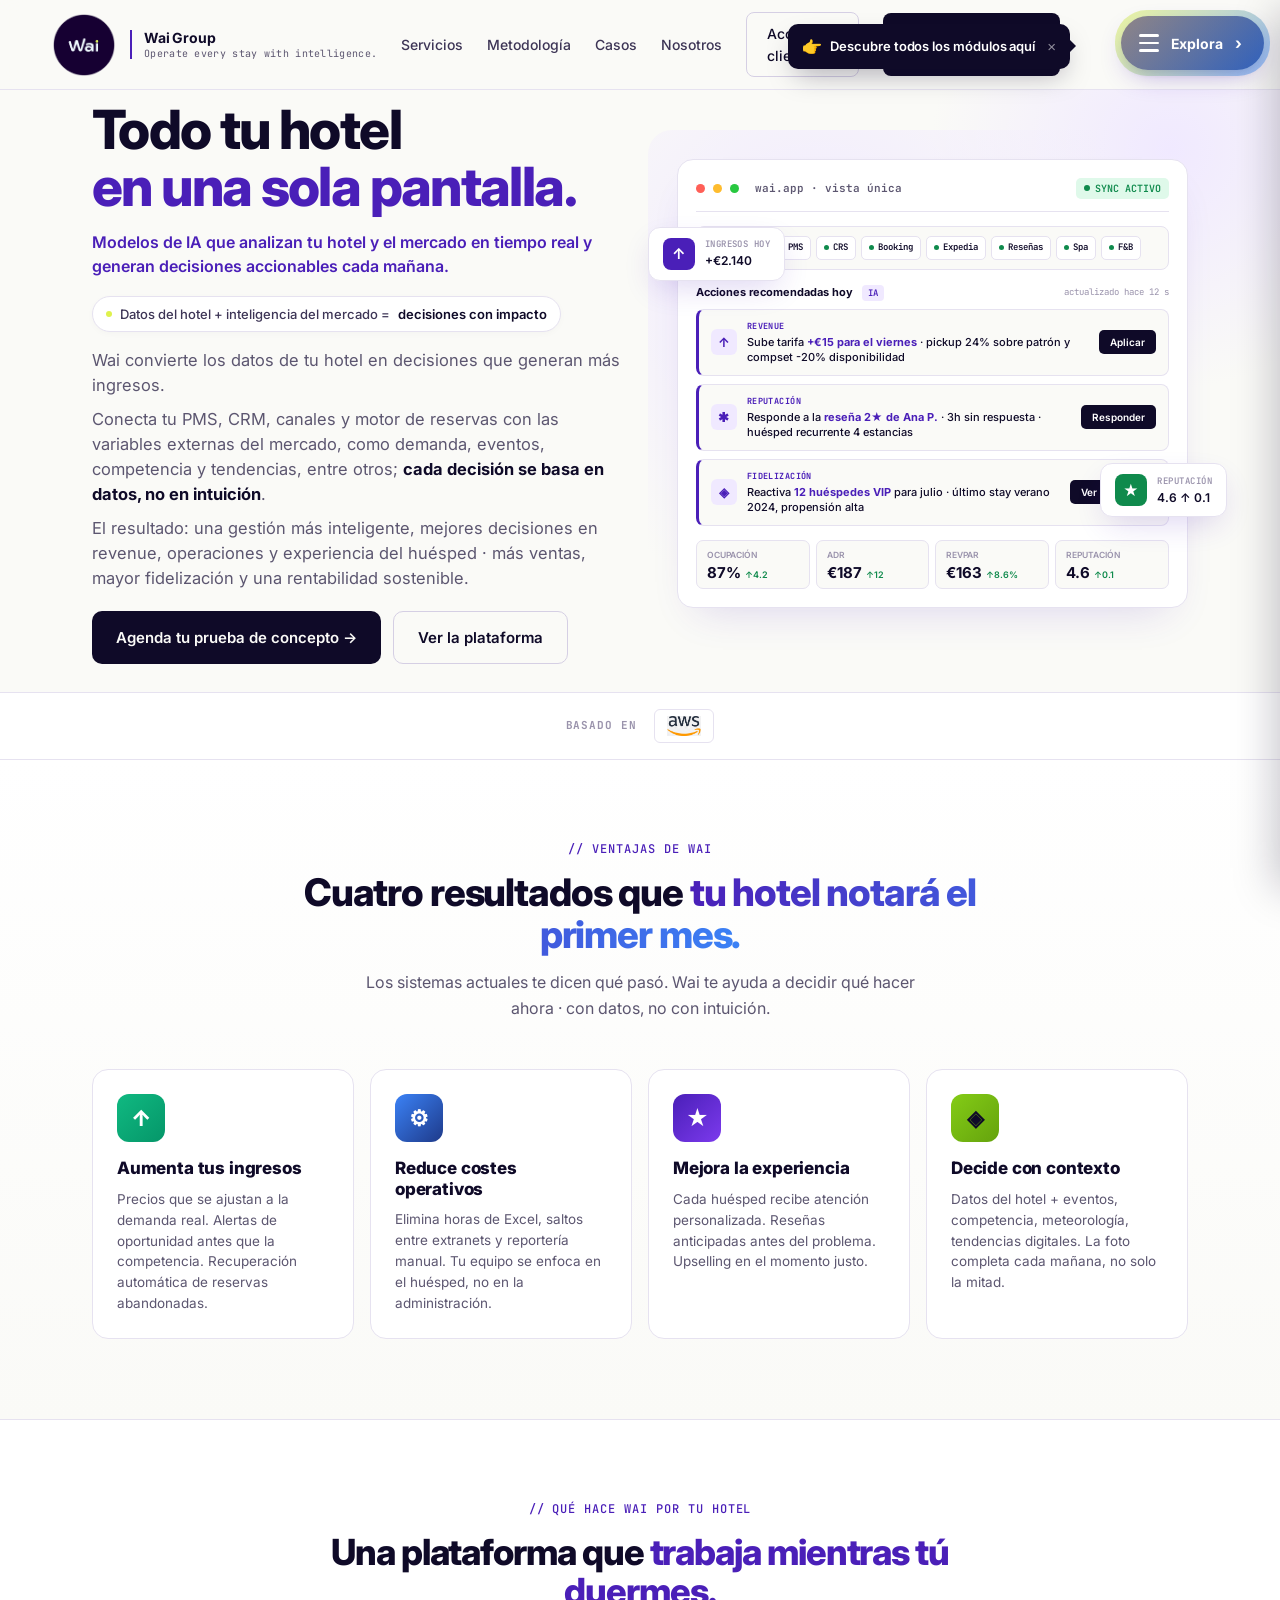
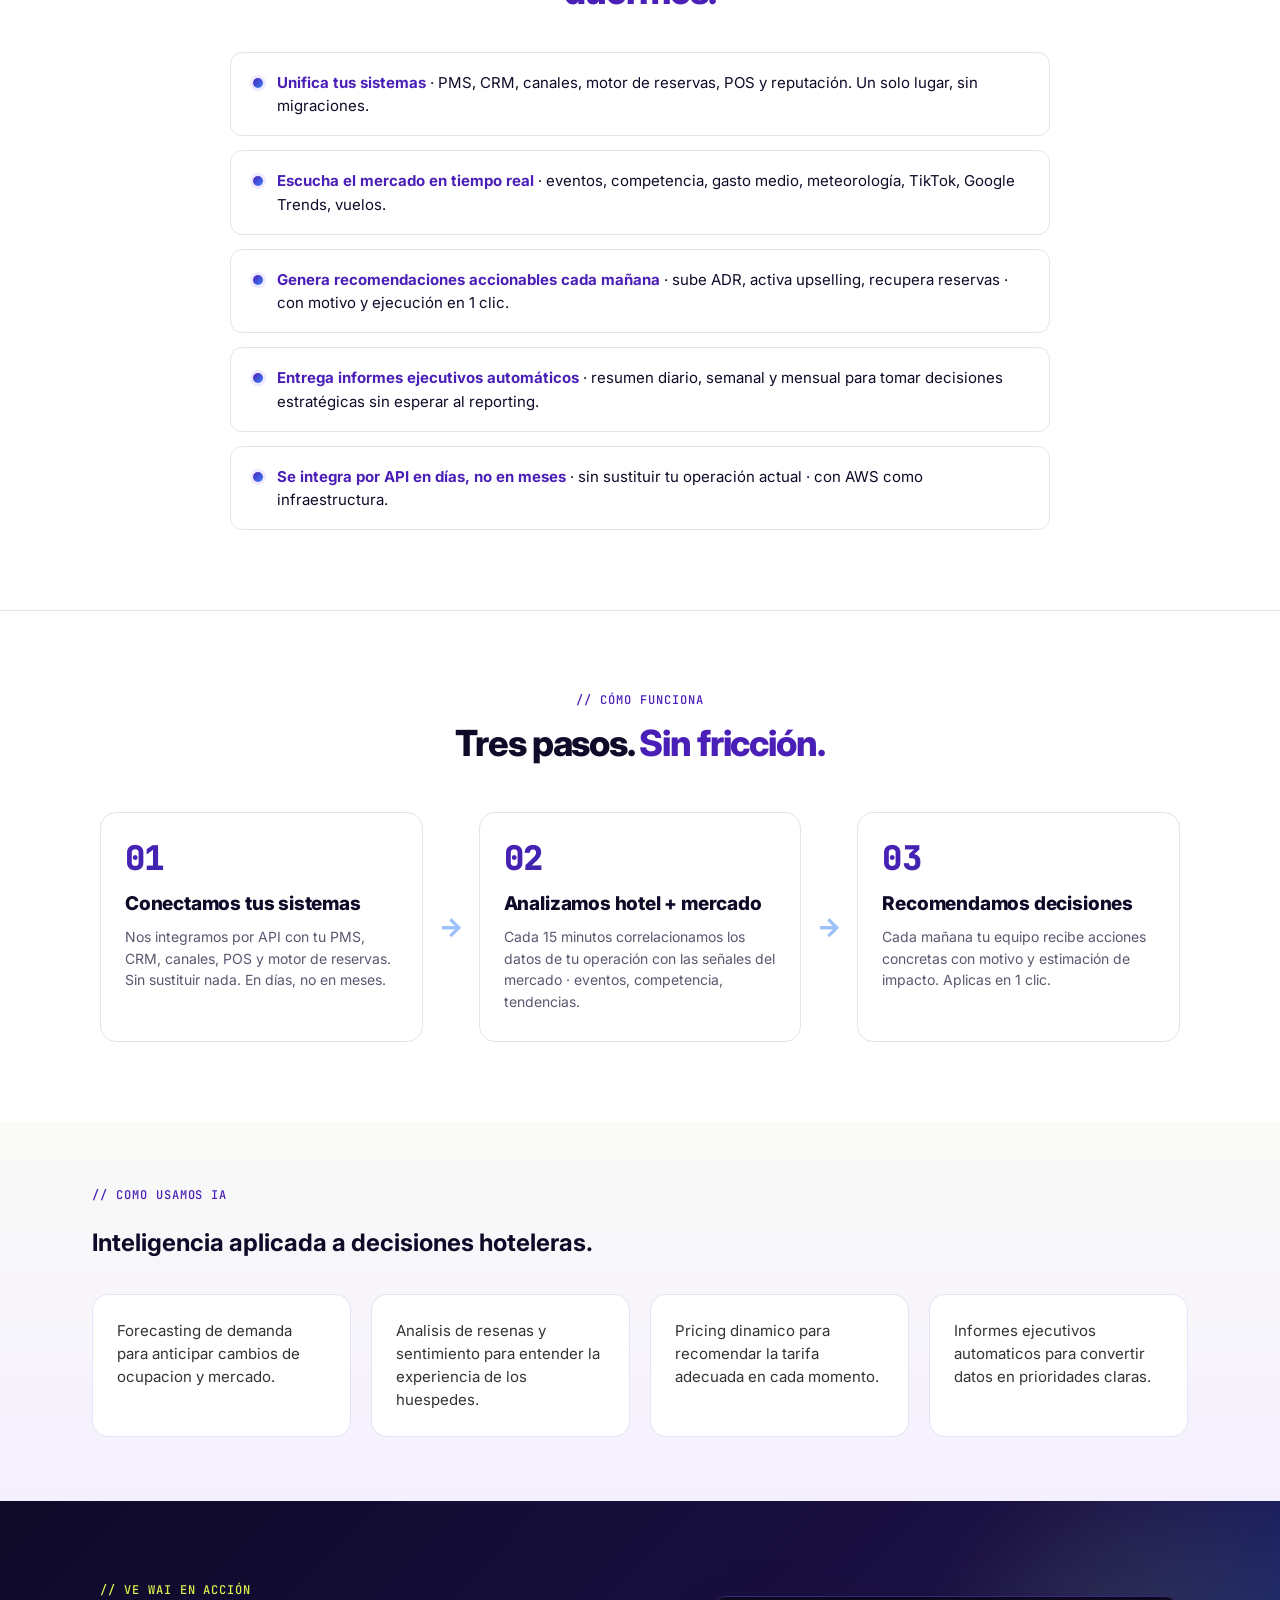
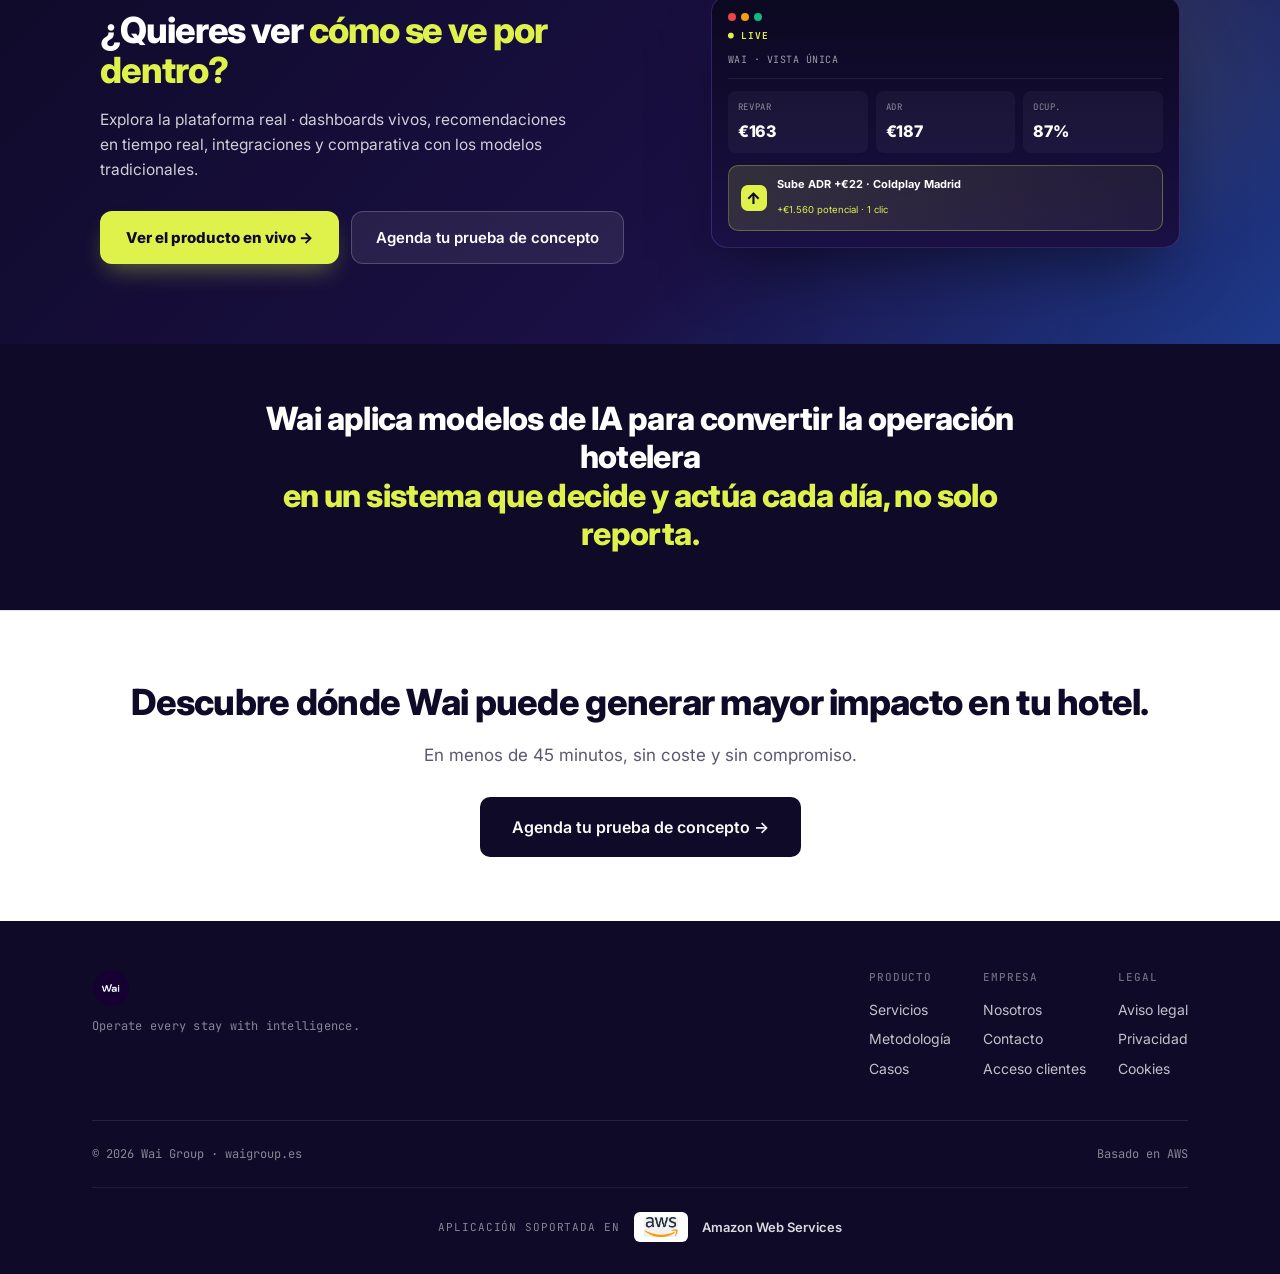
==== commit 6c77437c: "Sync full site with AI copy + value prop + CTA fixes" ====
--- a/index.html
+++ b/index.html
@@ -3,8 +3,8 @@
 <head>
 <meta charset="utf-8">
 <meta name="viewport" content="width=device-width, initial-scale=1">
-<title>Wai Group · Software de inteligencia hotelera para aumentar ingresos</title>
-<meta name="description" content="Wai es el software de inteligencia hotelera que unifica PMS, CRM y canales con la inteligencia del mercado en tiempo real. Aumenta ingresos con decisiones basadas en datos. Solicita una demo.">
+<title>Wai Group - Plataforma de IA para revenue management hotelero</title>
+<meta name="description" content="Wai es una plataforma de inteligencia artificial que unifica PMS, CRM y canales con la inteligencia del mercado en tiempo real. Aumenta ingresos con decisiones de IA basadas en datos. Solicita una demo.">
 <meta name="keywords" content="software hotelero, inteligencia artificial hoteles, revenue management hotel, pricing dinámico hotel, IA para hoteles, business intelligence hotelero, RevPAR, ADR, gestión hotelera">
 <meta name="author" content="Wai Group">
 <meta name="robots" content="index,follow,max-image-preview:large,max-snippet:-1,max-video-preview:-1">
@@ -1435,7 +1435,7 @@
   </div>
   <div class="drawer-footer">
     <a href="./login.html" class="drawer-cta-outline">Acceso clientes</a>
-    <a href="./demo.html" class="drawer-cta-primary">Solicitar prueba de concepto →</a>
+    <a href="./demo.html" class="drawer-cta-primary">Agenda tu prueba de concepto →</a>
   </div>
 </aside>
 
@@ -1455,7 +1455,7 @@
       <a href="./casos.html">Casos</a>
       <a href="./nosotros.html">Nosotros</a>
       <a href="./login.html" class="btn-outline">Acceso clientes</a>
-      <a href="./demo.html" class="btn-primary">Solicitar prueba de concepto</a>
+      <a href="./demo.html" class="btn-primary">Agenda tu prueba de concepto</a>
     </div>
   </div>
 </nav>
@@ -1466,12 +1466,13 @@
     <div class="hero-mockup-grid">
       <div>
         <h1>Todo tu hotel<br><em>en una sola pantalla.</em></h1>
+        <p style="font-size:16px;color:#4A1FB8;font-weight:600;margin:8px 0 18px;">Modelos de IA que analizan tu hotel y el mercado en tiempo real y generan decisiones accionables cada mañana.</p>
         <div class="hero-badge">Datos del hotel + inteligencia del mercado = <strong>decisiones con impacto</strong></div>
         <p>Wai convierte los datos de tu hotel en decisiones que generan más ingresos.</p>
         <p>Conecta tu PMS, CRM, canales y motor de reservas con las variables externas del mercado, como demanda, eventos, competencia y tendencias, entre otros; <strong>cada decisión se basa en datos, no en intuición</strong>.</p>
         <p>El resultado: una gestión más inteligente, mejores decisiones en revenue, operaciones y experiencia del huésped · más ventas, mayor fidelización y una rentabilidad sostenible.</p>
         <div class="hero-ctas">
-          <a href="./demo.html" class="btn-hero-primary">Solicitar prueba de concepto →</a>
+          <a href="./demo.html" class="btn-hero-primary">Agenda tu prueba de concepto →</a>
           <a href="./servicios.html" class="btn-hero-outline">Ver la plataforma</a>
         </div>
       </div>
@@ -1657,6 +1658,28 @@
   </div>
 </section>
 
+<!-- ============ COMO USAMOS IA ============ -->
+<section class="section" style="padding:64px 0;background:linear-gradient(180deg,#FAFAF7 0%,#F5F0FF 100%);">
+  <div class="container">
+    <div class="eyebrow">// Como usamos IA</div>
+    <h2 style="max-width:700px;">Inteligencia aplicada a decisiones hoteleras.</h2>
+    <div style="display:grid;grid-template-columns:repeat(auto-fit,minmax(240px,1fr));gap:20px;margin-top:32px;">
+      <div style="background:#fff;border:1px solid rgba(74,31,184,0.12);border-radius:16px;padding:24px;">
+        <p style="margin:0;font-size:15px;line-height:1.55;color:#333;">Forecasting de demanda para anticipar cambios de ocupacion y mercado.</p>
+      </div>
+      <div style="background:#fff;border:1px solid rgba(74,31,184,0.12);border-radius:16px;padding:24px;">
+        <p style="margin:0;font-size:15px;line-height:1.55;color:#333;">Analisis de resenas y sentimiento para entender la experiencia de los huespedes.</p>
+      </div>
+      <div style="background:#fff;border:1px solid rgba(74,31,184,0.12);border-radius:16px;padding:24px;">
+        <p style="margin:0;font-size:15px;line-height:1.55;color:#333;">Pricing dinamico para recomendar la tarifa adecuada en cada momento.</p>
+      </div>
+      <div style="background:#fff;border:1px solid rgba(74,31,184,0.12);border-radius:16px;padding:24px;">
+        <p style="margin:0;font-size:15px;line-height:1.55;color:#333;">Informes ejecutivos automaticos para convertir datos en prioridades claras.</p>
+      </div>
+    </div>
+  </div>
+</section>
+
 <!-- ============ CTA · Ver producto en vivo ============ -->
 <section class="section see-product-cta">
   <div class="container">
@@ -1667,7 +1690,7 @@
         <p>Explora la plataforma real · dashboards vivos, recomendaciones en tiempo real, integraciones y comparativa con los modelos tradicionales.</p>
         <div class="see-product-ctas">
           <a href="./producto.html" class="btn-see-primary">Ver el producto en vivo →</a>
-          <a href="./demo.html" class="btn-see-outline">Solicitar prueba de concepto</a>
+          <a href="./demo.html" class="btn-see-outline">Agenda tu prueba de concepto</a>
         </div>
       </div>
       <div class="see-product-right">
@@ -1698,7 +1721,7 @@
 <section class="brand-line">
   <div class="container">
     <div class="brand-line-text">
-      No hacemos IA para hoteles.<br><em>Convertimos la operación hotelera en una organización impulsada por IA que decide y actúa cada día.</em>
+      Wai aplica modelos de IA para convertir la operación hotelera<br><em>en un sistema que decide y actúa cada día, no solo reporta.</em>
     </div>
   </div>
 </section>
@@ -1709,7 +1732,7 @@
     <div class="cta-final-inner">
       <h2>Descubre dónde Wai puede generar mayor impacto en tu hotel.</h2>
       <p>En menos de 45 minutos, sin coste y sin compromiso.</p>
-      <a href="./demo.html" class="btn-hero-primary btn-big">Solicitar prueba de concepto →</a>
+      <a href="./demo.html" class="btn-hero-primary btn-big">Agenda tu prueba de concepto →</a>
     </div>
   </div>
 </section>
--- a/assets/wai.css
+++ b/assets/wai.css
@@ -0,0 +1,207 @@
+/* Wai · CSS compartido · v18 hub navegable */
+:root{
+  --bg:#FAFAF7; --bg-alt:#FFFFFF; --bg-tint:#F5F0FF;
+  --ink:#0F0A28; --ink-70:#3D3556; --grey:#5C5670; --grey-l:#9A93AC;
+  --border:#E6E2F0; --border-strong:#D5CFE4;
+  --purple:#4A1FB8; --purple-l:#6B3EE0; --purple-tint:#F0E9FF;
+  --lime:#DFF24C; --cyan:#A8DDF2;
+}
+*{box-sizing:border-box}
+html,body{margin:0;padding:0;background:var(--bg);color:var(--ink)}
+body{font-family:'Inter','Helvetica Neue',Helvetica,Arial,sans-serif;font-size:16px;line-height:1.55;-webkit-font-smoothing:antialiased}
+a{color:var(--purple);text-decoration:none;transition:color 0.15s}
+a:hover{color:var(--purple-l)}
+.mono{font-family:'JetBrains Mono',ui-monospace,monospace}
+.container{max-width:1160px;margin:0 auto;padding:0 32px}
+.section{padding:80px 0}
+.eyebrow{font-family:'JetBrains Mono',monospace;font-size:12px;font-weight:500;letter-spacing:0.08em;text-transform:uppercase;color:var(--purple);margin-bottom:14px}
+.eyebrow-light{font-family:'JetBrains Mono',monospace;font-size:12px;font-weight:500;letter-spacing:0.08em;text-transform:uppercase;color:rgba(255,255,255,0.75);margin-bottom:14px}
+
+/* NAV */
+.nav{position:sticky;top:0;background:rgba(250,250,247,0.9);backdrop-filter:blur(12px);-webkit-backdrop-filter:blur(12px);border-bottom:1px solid var(--border);z-index:100}
+.nav-inner{display:flex;align-items:center;justify-content:space-between;padding:12px 32px;max-width:1240px;margin:0 auto;gap:24px}
+.nav-logo{display:flex;align-items:center;gap:14px;flex-shrink:0}
+.nav-logo img{height:64px;width:auto;display:block}
+.nav-tagline{display:flex;flex-direction:column;line-height:1.15;border-left:2px solid var(--purple);padding-left:12px}
+.nav-tagline .nav-brand{font-size:14px;font-weight:700;color:var(--ink);letter-spacing:-0.01em}
+.nav-tagline .nav-slogan{font-family:'JetBrains Mono',monospace;font-size:10px;color:var(--grey);letter-spacing:0.03em;margin-top:2px}
+.nav-links{display:flex;gap:24px;align-items:center}
+.nav-links a{color:var(--ink-70);font-weight:500;font-size:14px;transition:color 0.15s}
+.nav-links a:hover{color:var(--ink)}
+.btn-primary{background:var(--ink);color:var(--bg)!important;font-weight:600;padding:10px 20px;border-radius:8px;font-size:14px;transition:all 0.15s;display:inline-block}
+.btn-primary:hover{background:var(--purple);transform:translateY(-1px)}
+.btn-outline{border:1px solid var(--border-strong);color:var(--ink)!important;font-weight:600;padding:10px 20px;border-radius:8px;font-size:14px;background:transparent;transition:all 0.15s;display:inline-block}
+.btn-outline:hover{border-color:var(--purple);color:var(--purple)!important}
+@media (max-width:900px){.nav-tagline{display:none} .nav-links a:not(.btn-primary):not(.btn-outline){display:none}}
+
+/* Hero compacto (home) */
+.hero-compact{padding:80px 0 40px;position:relative;overflow:hidden}
+.hero-bg-blob{position:absolute;top:-200px;right:-150px;width:520px;height:520px;background:radial-gradient(circle,var(--purple-tint) 0%,transparent 65%);border-radius:50%;z-index:0}
+.hero-c-inner{max-width:820px;position:relative;z-index:1;text-align:center;margin:0 auto}
+.hero-c-inner h1{font-size:64px;line-height:1.05;font-weight:800;color:var(--ink);letter-spacing:-0.03em;margin:0 0 20px}
+.hero-c-inner h1 em{font-style:normal;color:var(--purple);font-weight:800}
+.hero-c-inner p{font-size:20px;line-height:1.5;color:var(--grey);margin:0 auto 32px;max-width:640px}
+.hero-c-ctas{display:flex;gap:12px;justify-content:center;flex-wrap:wrap}
+.btn-hero-primary{background:var(--ink);color:var(--bg)!important;font-weight:600;padding:14px 24px;border-radius:10px;font-size:15px;display:inline-flex;align-items:center;gap:8px;transition:all 0.15s}
+.btn-hero-primary:hover{background:var(--purple);transform:translateY(-2px);box-shadow:0 8px 20px rgba(74,31,184,0.2)}
+.btn-hero-outline{border:1px solid var(--border-strong);color:var(--ink)!important;font-weight:600;padding:14px 24px;border-radius:10px;font-size:15px;display:inline-block;transition:all 0.15s}
+.btn-hero-outline:hover{border-color:var(--purple);color:var(--purple)!important}
+.btn-big{padding:18px 32px;font-size:16px}
+
+/* Hero de página interna */
+.page-hero{padding:56px 0 24px;position:relative;overflow:hidden}
+.page-hero::before{content:'';position:absolute;top:-150px;right:-100px;width:420px;height:420px;background:radial-gradient(circle,var(--purple-tint) 0%,transparent 65%);border-radius:50%;z-index:0}
+.page-hero-inner{position:relative;z-index:1;max-width:820px}
+.page-hero .breadcrumb{font-family:'JetBrains Mono',monospace;font-size:12px;color:var(--grey-l);margin-bottom:20px;text-transform:uppercase;letter-spacing:0.06em}
+.page-hero .breadcrumb a{color:var(--purple)}
+.page-hero h1{font-size:48px;line-height:1.1;font-weight:800;color:var(--ink);letter-spacing:-0.03em;margin:0 0 18px}
+.page-hero h1 em{font-style:normal;color:var(--purple)}
+.page-hero .lead{font-size:19px;line-height:1.55;color:var(--grey);margin:0 0 24px;max-width:640px}
+
+/* Sponsor strip */
+.sponsor-strip{padding:16px 32px;background:var(--bg-alt);border-top:1px solid var(--border);border-bottom:1px solid var(--border)}
+.sponsor-inner{display:flex;align-items:center;justify-content:center;gap:16px;flex-wrap:wrap}
+.sponsor-label{font-size:11px;font-weight:500;text-transform:uppercase;letter-spacing:0.08em;color:var(--grey-l);font-family:'JetBrains Mono',monospace}
+.sponsor-logo{background:#fff;border:1px solid var(--border);border-radius:6px;padding:6px 12px;display:inline-flex}
+.sponsor-logo img{height:16px;display:block}
+.sponsor-logo.aws img{height:20px}
+
+/* HUB · home tiles */
+.hub-section{padding:80px 0 40px}
+.hub-head{text-align:center;max-width:640px;margin:0 auto 48px}
+.hub-head h2{font-size:40px;font-weight:800;color:var(--ink);letter-spacing:-0.03em;line-height:1.1;margin:0 0 12px}
+.hub-head p{font-size:16px;color:var(--grey);margin:0}
+.hub-grid{display:grid;grid-template-columns:repeat(3,1fr);gap:20px}
+.hub-tile{background:var(--bg-alt);border:1px solid var(--border);border-radius:16px;padding:28px;transition:all 0.25s cubic-bezier(.2,.7,.3,1);color:var(--ink)!important;text-decoration:none;display:flex;flex-direction:column;gap:12px}
+.hub-tile:hover{border-color:var(--purple);transform:translateY(-4px);box-shadow:0 16px 36px -12px rgba(74,31,184,0.20);text-decoration:none!important}
+.hub-tile-tag{font-family:'JetBrains Mono',monospace;font-size:11px;color:var(--purple);text-transform:uppercase;letter-spacing:0.06em;font-weight:600;background:var(--purple-tint);padding:4px 10px;border-radius:5px;align-self:flex-start}
+.hub-tile h3{font-size:22px;font-weight:800;color:var(--ink);margin:0;letter-spacing:-0.02em;line-height:1.2}
+.hub-tile p{font-size:14.5px;color:var(--grey);line-height:1.55;margin:0}
+.hub-tile-list{display:flex;flex-wrap:wrap;gap:6px;margin-top:6px}
+.hub-tile-list span{font-size:12px;color:var(--ink-70);background:var(--bg);border:1px solid var(--border);padding:4px 10px;border-radius:20px;font-weight:500}
+.hub-tile-cta{margin-top:auto;color:var(--purple);font-weight:600;font-size:14px;padding-top:8px;transition:transform 0.2s}
+.hub-tile:hover .hub-tile-cta{transform:translateX(4px)}
+.hub-tile-lg{grid-column:span 2}
+.hub-tile-cta{background:linear-gradient(135deg,#fff 0%,var(--purple-tint) 100%);border-color:var(--purple)}
+
+/* Band morada */
+.band-purple{background:linear-gradient(135deg,var(--purple) 0%,#2A0F6E 100%);color:#fff}
+.band-inner{display:grid;grid-template-columns:1.3fr 1fr;gap:56px;align-items:center}
+.band-purple h2{font-size:36px;font-weight:800;letter-spacing:-0.02em;line-height:1.15;margin:0 0 16px;color:#fff}
+.band-purple p{font-size:16px;color:rgba(255,255,255,0.8);line-height:1.6;margin:0 0 24px;max-width:520px}
+.btn-band{background:var(--lime);color:var(--ink)!important;font-weight:700;padding:14px 24px;border-radius:10px;font-size:15px;display:inline-block;transition:all 0.15s}
+.btn-band:hover{background:#fff;transform:translateY(-2px)}
+.band-metrics{display:grid;grid-template-columns:1fr;gap:14px}
+.band-metric{background:rgba(255,255,255,0.08);border:1px solid rgba(255,255,255,0.15);border-radius:12px;padding:20px 24px;display:flex;align-items:baseline;gap:16px}
+.band-num{font-size:44px;font-weight:800;color:var(--lime);letter-spacing:-0.02em;line-height:1}
+.band-label{font-size:14px;color:rgba(255,255,255,0.85);font-weight:500}
+
+/* CTA final */
+.cta-final{background:var(--bg-alt);border-top:1px solid var(--border);text-align:center;padding:64px 0}
+.cta-final h2{font-size:36px;font-weight:800;color:var(--ink);letter-spacing:-0.02em;margin:0 0 12px}
+.cta-final p{font-size:17px;color:var(--grey);margin:0 0 28px}
+
+/* Footer */
+.footer{background:var(--ink);color:#fff;padding:48px 0 32px}
+.footer-inner{display:flex;justify-content:space-between;align-items:flex-start;gap:32px;flex-wrap:wrap}
+.footer-brand{display:flex;flex-direction:column;gap:10px}
+.footer-logo img{height:38px;width:auto;display:block;border-radius:6px}
+.footer-tagline{font-family:'JetBrains Mono',monospace;font-size:12px;color:rgba(255,255,255,0.5);letter-spacing:0.02em}
+.footer-links{display:flex;gap:32px;flex-wrap:wrap;font-size:14px}
+.footer-col{display:flex;flex-direction:column;gap:8px}
+.footer-col-title{font-family:'JetBrains Mono',monospace;font-size:11px;text-transform:uppercase;color:rgba(255,255,255,0.4);letter-spacing:0.08em;margin-bottom:4px;font-weight:500}
+.footer-col a{color:rgba(255,255,255,0.75)!important;font-size:14px}
+.footer-col a:hover{color:#fff!important}
+.footer-bottom{border-top:1px solid rgba(255,255,255,0.1);margin-top:40px;padding-top:24px;display:flex;justify-content:space-between;align-items:center;flex-wrap:wrap;gap:12px;font-family:'JetBrains Mono',monospace;font-size:12px;color:rgba(255,255,255,0.5)}
+
+/* Scroll reveal */
+.reveal{opacity:0;transform:translateY(30px);transition:opacity 0.7s cubic-bezier(.2,.7,.3,1),transform 0.7s cubic-bezier(.2,.7,.3,1)}
+.reveal.visible{opacity:1;transform:translateY(0)}
+.reveal.d1{transition-delay:0.08s}.reveal.d2{transition-delay:0.16s}.reveal.d3{transition-delay:0.24s}.reveal.d4{transition-delay:0.32s}
+
+/* Contenido páginas internas */
+.content-block{max-width:800px;margin:0 auto;padding:56px 0}
+.content-block h2{font-size:32px;font-weight:800;color:var(--ink);letter-spacing:-0.02em;margin:48px 0 16px;line-height:1.15}
+.content-block h3{font-size:22px;font-weight:700;color:var(--ink);letter-spacing:-0.01em;margin:32px 0 12px;line-height:1.25}
+.content-block p{font-size:17px;color:var(--grey);line-height:1.65;margin:0 0 18px}
+.content-block ul{color:var(--grey);padding-left:24px;margin:0 0 20px}
+.content-block li{font-size:17px;line-height:1.6;margin-bottom:8px}
+.content-block li strong{color:var(--ink)}
+
+/* Cards en páginas */
+.card-grid{display:grid;grid-template-columns:repeat(2,1fr);gap:20px;margin:40px 0}
+.card{background:var(--bg-alt);border:1px solid var(--border);border-radius:14px;padding:28px;transition:all 0.2s}
+.card:hover{border-color:var(--purple);transform:translateY(-3px);box-shadow:0 12px 28px -12px rgba(74,31,184,0.15)}
+.card-tag{font-family:'JetBrains Mono',monospace;font-size:11px;color:var(--purple);text-transform:uppercase;letter-spacing:0.06em;font-weight:600;margin-bottom:10px}
+.card h3{font-size:20px;font-weight:700;color:var(--ink);margin:0 0 10px;letter-spacing:-0.01em}
+.card p{font-size:14.5px;color:var(--grey);line-height:1.6;margin:0}
+
+/* Steps grid */
+.steps-grid{display:grid;grid-template-columns:repeat(3,1fr);gap:16px;margin:40px 0}
+.step-card{background:var(--bg-alt);border:1px solid var(--border);border-radius:12px;padding:24px}
+.step-card:hover{border-color:var(--purple);transform:translateY(-2px)}
+.step-n{font-family:'JetBrains Mono',monospace;font-size:32px;font-weight:800;color:var(--purple);letter-spacing:-0.02em;line-height:1;margin-bottom:8px}
+.step-w{font-family:'JetBrains Mono',monospace;font-size:11px;color:var(--grey-l);text-transform:uppercase;letter-spacing:0.06em;margin-bottom:12px;font-weight:600}
+.step-card h3{font-size:17px;font-weight:700;color:var(--ink);margin:0 0 8px}
+.step-card p{font-size:13.5px;color:var(--grey);line-height:1.55;margin:0}
+
+/* Responsive · Tablet y móvil */
+@media (max-width:900px){
+  .section{padding:56px 0}
+  .container{padding:0 20px}
+  .hero-c-inner h1{font-size:44px}
+  .hero-c-inner p{font-size:17px}
+  .hub-grid{grid-template-columns:1fr}
+  .hub-tile-lg{grid-column:span 1}
+  .band-inner{grid-template-columns:1fr;gap:32px}
+  .card-grid{grid-template-columns:1fr}
+  .steps-grid{grid-template-columns:1fr}
+  .page-hero h1{font-size:36px}
+  .cta-final h2{font-size:28px}
+
+  /* Nav mobile · ocultar tagline y enlaces secundarios */
+  .nav-inner{padding:12px 18px;gap:8px}
+  .nav-logo img{height:56px}
+  .nav-tagline{display:none}
+  .nav-links{gap:10px}
+  .nav-links a:not(.btn-primary):not(.btn-outline){display:none}
+  .btn-outline,.btn-primary{padding:9px 14px;font-size:12.5px}
+
+  /* Page hero · padding reducido */
+  .page-hero{padding:36px 0 24px}
+  .page-hero .lead{font-size:15.5px}
+
+  /* Cards de contenido · padding cómodo */
+  .content-block{padding:0}
+  .content-block h2{font-size:22px;margin-top:24px}
+  .content-block h3{font-size:16px}
+  .content-block p,.content-block li{font-size:14.5px;line-height:1.55}
+
+  /* CTA final full-width */
+  .cta-final{padding:56px 0}
+  .cta-final-inner p{font-size:15px}
+  .btn-hero-primary.btn-big{width:100%;text-align:center;justify-content:center;padding:15px 20px;font-size:15px}
+
+  /* Footer · stack vertical */
+  .footer{padding:36px 0 24px}
+  .footer-inner{flex-direction:column;gap:24px;align-items:flex-start}
+  .footer-links{grid-template-columns:1fr 1fr;gap:20px;width:100%}
+  .footer-col{gap:6px}
+  .footer-bottom{flex-direction:column;gap:8px;text-align:center;font-size:12px}
+}
+
+/* Móviles muy pequeños */
+@media (max-width:480px){
+  .container{padding:0 16px}
+  .hero-c-inner h1{font-size:32px}
+  .hero-c-inner p{font-size:14.5px}
+  .page-hero h1{font-size:28px}
+  .cta-final h2{font-size:22px}
+  .footer-links{grid-template-columns:1fr}
+  .nav-logo img{height:44px}
+  .btn-outline,.btn-primary{padding:7px 10px;font-size:12px}
+}
+
+/* Impedir overflow horizontal en todas las páginas */
+html,body{overflow-x:hidden;max-width:100%}
+section,div{max-width:100vw}
